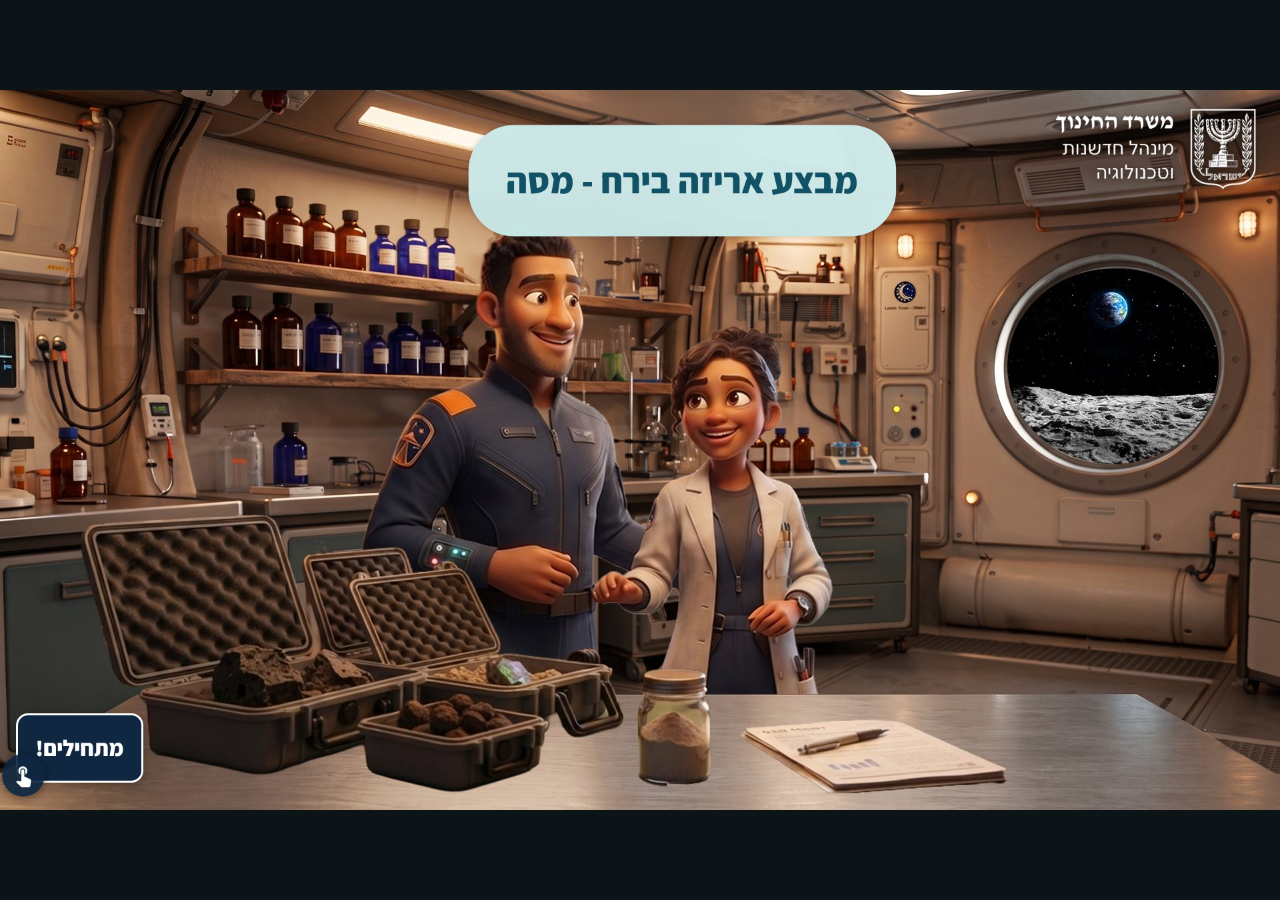
==== index.html @ a5914e67 "Add opening title screen; rebuild the sample explorer as flip cards Now 29 screens (screens auto-num" ====
<!DOCTYPE html>
<html lang="he" dir="rtl">
<head>
  <meta charset="UTF-8">
  <meta name="viewport" content="width=device-width, initial-scale=1.0">
  <title>לומדת מסה — STEM</title>
  <link rel="stylesheet" href="styles.css?v=6bfb81ef">
</head>
<body>

<h1 class="sr-only">לומדת מסה — מדידות מסה בתחנת העגינה על פני הירח</h1>
<div id="app" class="stage" role="main" aria-label="לומדת מסה">

  <!-- ===== SCREEN 1 — opening title (production screen — PPT slide 1 is marked לא להפקה) ===== -->
  <section class="screen active" data-screen="1" data-hide-fwd>
    <div class="smeta" data-type="content" aria-hidden="true" hidden></div>
    <img class="screen-bg" src="assets/images/bg-title.jpg" alt="">
    <img class="video-logo" src="assets/images/logo-moe.png" alt="משרד החינוך – מינהל חדשנות וטכנולוגיה">
    <img src="assets/images/banner-1.png" alt="" style="position:absolute; left:0px; top:0px; width:1920px; height:1080px; z-index:5; pointer-events:none;">
    <div style="position:absolute; left:700px; top:50px; width:646px; height:171px; z-index:6; text-align:center; padding:0 14px; box-sizing:border-box;">
      <p class="stitle" style="margin:0; font-weight:800; font-size:54px; color:#125266; line-height:171px;">מבצע אריזה בירח - מסה</p>
    </div>
    <button class="methodbtn start-btn" type="button" onclick="document.getElementById('nav-fwd').click();" style="left:24px; top:935px; right:auto; bottom:auto; font-size:34px;">מתחילים!</button>
  </section>

  <!-- ===== SCREEN 2 — PPT 2-3 — opening video (placeholder: still, play graphic, dialogue as captions) ===== -->
  <section class="screen" data-screen="2">
    <div class="smeta" data-type="content" data-gate="dialogue" aria-hidden="true" hidden></div>
    <img class="screen-bg" src="assets/images/bg-2.jpg" alt="גל ושירה במעבדת תחנת העגינה, ארבע דגימות ירח על השולחן">
    <img src="assets/images/video-play.png" alt="" aria-hidden="true" style="position:absolute; left:752px; top:332px; width:415px; height:415px; pointer-events:none; opacity:.85;">
    <div class="nametag" data-reveal data-reveal-order="0" style="position:absolute; left:65px; top:698px; width:401px;"><b>גל</b><span>מפקד תחנת העגינה</span></div>
    <div class="nametag" data-reveal data-reveal-order="0" style="position:absolute; left:1500px; top:698px; width:401px;"><b>שירה</b><span>מדענית חומרים</span></div>
    <div class="video-cap" data-reveal data-reveal-order="1" style="left:260px; right:auto; width:1400px; max-width:1400px; transform:none; bottom:56px; font-size:28px;"><p style="margin:0 0 8px;">זוכרים אותנו? במעבדת תחנת העגינה לקחנו דגימות מהירח ומדדנו את נפחן כדי שנוכל לארוז אותן במדויק.</p><p style="margin:0 0 8px;">נתוני הנפח של הדגימות הושלמו, אך המקום באחסון הוא רק חלק מהסיפור. כעת נשאר לנו לבצע את כל מדידות המשקל כדי לוודא שאיננו חורגים ממגבלת המטען של המעבורת.</p><p style="margin:0 0 8px;">אתה מתכוון כנראה למדידה של המסה ולא של המשקל. אתה מבין את ההבדל ביניהם?</p></div>
  </section>

  <!-- ===== SCREEN 3 — PPT 4-5 — sample explorer, flip cards (gated until all four are flipped) ===== -->
  <section class="screen" data-screen="3">
    <div class="smeta" data-type="content" data-gate="explore" aria-hidden="true" hidden></div>
    <img class="screen-bg" src="assets/images/bg-lab-dark.jpg" alt="שולחן העבודה במעבדה ועליו ארבע דגימות הסלע מהירח">
    <div class="bubble" data-reveal data-reveal-order="0" style="position:absolute; left:1300px; top:10px; width:602px; height:158px;">
      <img class="bubble__img" src="assets/images/bubble-4.png" alt="">
      <div class="bubble__text" style="position:absolute; top:14px; bottom:30px; padding:0 28px; font-size:30px;"><p>זוכרים את הדגימות?<br>לחצו על כל דגימה כדי לקבל מידע.</p></div>
    </div>
    <div class="card" data-key="mare" role="button" tabindex="0" aria-pressed="false" aria-label="בָּזֶלֶת מָארֶה - הפכו לפרטים" style="position:absolute; left:1419px; top:314px;">
      <div class="card__inner">
        <div class="card__face card__face--front">
          <img class="card__bg" src="assets/images/card-mare.png" alt=""><div class="card__name">בָּזֶלֶת מָארֶה</div>
        </div>
        <div class="card__face card__face--back">
          <img class="card__reverse" src="assets/images/card-reverse.png" alt="">
          <h3 class="card__title">בָּזֶלֶת מָארֶה</h3>
          <p class="card__desc">סלע געשי כהה שנוצר מלבה שהתקררה על פני הירח. הוא עשיר בברזל ומגנזיום ומצוי באזורים הכהים שעל הירח.</p>
        </div>
      </div>
    </div>
    <div class="card" data-key="vesic" role="button" tabindex="0" aria-pressed="false" aria-label="בָּזֶלֶת נַקְבּוּבִית - הפכו לפרטים" style="position:absolute; left:992px; top:314px;">
      <div class="card__inner">
        <div class="card__face card__face--front">
          <img class="card__bg" src="assets/images/card-vesic.png" alt=""><div class="card__name">בָּזֶלֶת נַקְבּוּבִית</div>
        </div>
        <div class="card__face card__face--back">
          <img class="card__reverse" src="assets/images/card-reverse.png" alt="">
          <h3 class="card__title">בָּזֶלֶת נַקְבּוּבִית</h3>
          <p class="card__desc">סלע בזלתי שיש בו חללים קטנים (״בועות״) שנוצרו כשגזים שהיו בתוך הלבה נלכדו בתוך הסלע בזמן התמצקות הלבה.</p>
        </div>
      </div>
    </div>
    <div class="card" data-key="anor" role="button" tabindex="0" aria-pressed="false" aria-label="אָנוֹרְתוֹזִיט - הפכו לפרטים" style="position:absolute; left:565px; top:314px;">
      <div class="card__inner">
        <div class="card__face card__face--front">
          <img class="card__bg" src="assets/images/card-anor.png" alt=""><div class="card__name">אָנוֹרְתוֹזִיט</div>
        </div>
        <div class="card__face card__face--back">
          <img class="card__reverse" src="assets/images/card-reverse.png" alt="">
          <h3 class="card__title">אָנוֹרְתוֹזִיט</h3>
          <p class="card__desc">סלע גבישי בהיר מאוד שנוצר בתקופה קדומה ומצוי ברוב הרמות הגבוהות של הירח (האזורים הבהירים).</p>
        </div>
      </div>
    </div>
    <div class="card" data-key="regolith" role="button" tabindex="0" aria-pressed="false" aria-label="רֶגוֹלִית - אָבָק יְרֵחִי - הפכו לפרטים" style="position:absolute; left:138px; top:314px;">
      <div class="card__inner">
        <div class="card__face card__face--front">
          <img class="card__bg" src="assets/images/card-regolith.png" alt=""><div class="card__name">רֶגוֹלִית - אָבָק יְרֵחִי</div>
        </div>
        <div class="card__face card__face--back">
          <img class="card__reverse" src="assets/images/card-reverse.png" alt="">
          <h3 class="card__title">רֶגוֹלִית - אָבָק יְרֵחִי</h3>
          <p class="card__desc">השכבה העליונה של פני הירח, המורכבת מאבק, גרגרי סלע ושברי אבנים קטנים שנוצרו במשך מיליארדי שנים מפגיעות של מטאוריטים.</p>
        </div>
      </div>
    </div>
  </section>

  <!-- ===== SCREEN 4 — PPT 6 — gravity applet (gated on APPLET_DONE) ===== -->
  <section class="screen" data-screen="4">
    <div class="smeta" data-type="applet" data-gate="applet" aria-hidden="true" hidden></div>
    <img class="screen-bg" src="assets/images/bg-lab-dark.jpg" alt="">
    <div class="stitle" style="position:absolute; left:0px; top:22px; width:1920px; color:#fff; font-size:38px; font-weight:800; text-align:center; text-shadow:0 2px 12px rgba(0,0,0,.85);">כוח הכבידה והמשקל</div>
    <div class="bubble" data-reveal data-reveal-order="0" style="position:absolute; left:620px; top:96px; width:1050px; height:112px;">
      <img class="bubble__img" src="assets/images/bubble-6-head.png" alt="">
      <div class="bubble__text" style="position:absolute; top:14px; bottom:30px; padding:0 28px; font-size:28px;"><p>צפו בהדמיה הבאה של אותו הסלע בשלוש סביבות בעלות <button class="gloss-link" type="button" aria-expanded="false" aria-controls="tip-grav">תנאי כבידה<span class="gloss-link__icon">▾</span></button> שונים.</p></div>
    </div>
    <span class="gloss-tip" id="tip-grav" role="tooltip" style="position:absolute; left:494px; top:228px; width:933px;" hidden>כוח הכבידה הוא אחד הכוחות היסודיים בטבע. כל גֶּרֶם שמים, כמו הירח, השמש וכדור הארץ, מפעיל כוח כבידה על גופים הנמצאים בסביבתו. עוצמת כוח הכבידה תלויה במסה של גרם השמים ובמרחק ממנו. המשקל הוא כוח הכבידה שגֶּרֶם שמים מפעיל על גוף מסוים.</span>
    <iframe class="applet-frame" src="applets/gravity-rock-drop/index.html?embed=1&v=2" title="יישומון: כבידה בתנועה — כדור הארץ, הירח והחלל" allowtransparency="true" scrolling="no" data-reveal data-reveal-order="1" style="position:absolute; left:0px; top:200px; width:1920px; height:860px;"></iframe>
  </section>

  <!-- ===== SCREEN 5 — PPT 7 — dialogue: Gal then Shira ===== -->
  <section class="screen" data-screen="5">
    <div class="smeta" data-type="content" data-gate="dialogue" aria-hidden="true" hidden></div>
    <img class="screen-bg" src="assets/images/bg-7.jpg" alt="הסלע מוצג בשלושה תנאי כבידה: כדור הארץ, הירח וחללית">
    <div class="bubble" data-reveal data-reveal-order="0" style="position:absolute; left:356px; top:80px; width:552px; height:216px;">
      <img class="bubble__img" src="assets/images/bubble-7-gal.png" alt="">
      <div class="bubble__text" style="position:absolute; top:14px; bottom:30px; padding:0 28px; font-size:27px;"><p>הבנתי, המשקל של הסלע תלוי בעוצמת הכבידה, ולכן הוא משתנה ממקום למקום. אבל מה עם המסה?</p></div>
    </div>
    <div class="bubble" data-reveal data-reveal-order="1" data-reveal-delay="2200" style="position:absolute; left:781px; top:260px; width:448px; height:200px;">
      <img class="bubble__img" src="assets/images/bubble-7-shira.png" alt="">
      <div class="bubble__text" style="position:absolute; top:14px; bottom:30px; padding:0 28px; font-size:27px;"><p>מה אתה חושב, גל? האם כמות החומר שבסלע השתנתה במעבר ממקום למקום?</p></div>
    </div>
  </section>

  <!-- ===== SCREEN 6 — PPT 8-9 — Q1, seven dropdowns ===== -->
  <section class="screen" data-screen="6">
    <div class="smeta" data-type="question" data-qid="q1" data-answer="1" data-points="12.5" data-fb-correct="נכון! כמות החומר (המסה) נשמרת, ואילו המשקל תלוי בעוצמת הכבידה ולכן משתנה ממקום למקום." data-fb-incorrect="נכון חלקית / כל הכבוד על הניסיון – לחצו לקבלת התשובה הנכונה" aria-hidden="true" hidden></div>
    <img class="screen-bg" src="assets/images/bg-lab-dark.jpg" alt="">
    <div class="chip" style="position:absolute; left:26px; top:26px;">שיטת<br>המשקולות</div>
    <ol class="qprogress" data-active="1" data-total="8" aria-label="התקדמות בשאלות" style="position:absolute; left:1272px; top:42px;"></ol>
    <div style="position:absolute; left:180px; top:155px; width:1630px; height:760px; background:rgba(250,251,252,.94); border-radius:40px; box-shadow:0 18px 50px rgba(0,0,0,.35);"></div>
    <div class="qstem" style="position:absolute; left:250px; top:196px; width:1480px;"><h2>שאלה 1:</h2><p>עִזרו לגל להבין את ההבדל בין מסה (כמות החומר) לבין משקל (כוח הכבידה שפועל על הגוף).</p><p class="q-bold">השלימו את החסר בפסקה הבאה:</p></div>
    <img src="assets/images/img-8-q1.png" alt="הסלע בשלושה מצבים: כדור הארץ, ירח וחללית" style="position:absolute; left:144px; top:534px; width:417px; height:461px;">
    <div class="qfill" style="position:absolute; left:600px; top:350px; width:1180px;"><p>כשמעבירים את הסלע מהירח לכדור הארץ, כמות החומר שבתוכו <select class="qselect" data-answer="לא משתנה" aria-label="השלמה 1"><option value=""> </option><option value="משתנה">משתנה</option><option value="לא משתנה">לא משתנה</option></select>.</p><p>אם לא מוסיפים לגוף חומר ולא גורעים ממנו חומר, כמות החומר בגוף, כלומר ה<select class="qselect" data-answer="מסה" aria-label="השלמה 2"><option value=""> </option><option value="מסה">מסה</option><option value="נפח">נפח</option><option value="משקל">משקל</option></select> נשארת קבועה. זהו חוק שימור ה<select class="qselect" data-answer="מסה" aria-label="השלמה 3"><option value=""> </option><option value="מסה">מסה</option><option value="נפח">נפח</option><option value="משקל">משקל</option></select>.</p><p>לעומת זאת, משקלו של הסלע <select class="qselect" data-answer="משתנה" aria-label="השלמה 4"><option value=""> </option><option value="משתנה">משתנה</option><option value="לא משתנה">לא משתנה</option></select> ממקום למקום מפני שכוח הכבידה <select class="qselect" data-answer="שונה" aria-label="השלמה 5"><option value=""> </option><option value="שונה">שונה</option><option value="שווה">שווה</option></select> בין גרמי שמיים שונים. בירח משקלו <select class="qselect" data-answer="קטן יותר מ" aria-label="השלמה 6"><option value=""> </option><option value="קטן יותר מ">קטן יותר מ</option><option value="גדול יותר מ">גדול יותר מ</option><option value="שווה ל">שווה ל</option></select> משקלו בכדור הארץ, ואילו בחללית בדרך מהירח לכדור הארץ אין לו <select class="qselect" data-answer="משקל" aria-label="השלמה 7"><option value=""> </option><option value="משקל">משקל</option><option value="מסה">מסה</option></select> כלל, ולכן הוא מרחף.</p></div>
    <button class="btn--check check-btn" type="button" aria-label="בדיקה" hidden style="position:absolute; left:1610px; top:760px; width:145px; height:95px;">
      <img src="assets/images/check-button.png" alt="">
    </button>
    <div class="feedback" role="status" aria-live="polite" style="position:absolute; left:50%; top:846px; width:1180px; bottom:auto; transform:translateX(-50%);" hidden>
      <p class="feedback__title"></p>
      <p class="feedback__body"></p>
    </div>
  </section>

  <!-- ===== SCREEN 7 — PPT 10 — Gal, Shira, then the two instrument cards ===== -->
  <section class="screen" data-screen="7">
    <div class="smeta" data-type="content" data-gate="dialogue" aria-hidden="true" hidden></div>
    <img class="screen-bg" src="assets/images/bg-lab-dark.jpg" alt="">
    <div class="bubble" data-reveal data-reveal-order="0" style="position:absolute; left:666px; top:49px; width:893px; height:126px;">
      <img class="bubble__img" src="assets/images/bubble-10-gal.png" alt="">
      <div class="bubble__text" style="position:absolute; top:14px; bottom:30px; padding:0 28px; font-size:28px;"><p>הבנתי את ההבדל בין מסה למשקל. אבל איך אפשר למדוד אותם?</p></div>
    </div>
    <div class="bubble" data-reveal data-reveal-order="1" data-reveal-delay="2200" style="position:absolute; left:389px; top:189px; width:893px; height:126px;">
      <img class="bubble__img" src="assets/images/bubble-10-shira.png" alt="">
      <div class="bubble__text" style="position:absolute; top:14px; bottom:30px; padding:0 28px; font-size:28px;"><p>משקל מודדים בעזרת <button class="jump" type="button" data-goto="7">מד כוח</button> ומסה מודדים בעזרת מאזניים.</p></div>
    </div>
    <div data-reveal data-reveal-order="2" style="position:absolute; left:53px; top:369px; width:898px; height:559px; background:rgba(250,251,252,.93); border-radius:28px;"></div>
    <div class="slabel" data-reveal data-reveal-order="2" style="position:absolute; left:53px; top:386px; width:898px; font-size:30px; font-weight:800; color:#17223a; text-align:center;">מאזניים</div>
    <img data-reveal data-reveal-order="2" src="assets/images/scale-card.png" alt="מאזני כפות" style="position:absolute; left:372px; top:560px; width:483px; height:264px;">
    <div class="slabel" data-reveal data-reveal-order="2" style="position:absolute; left:88px; top:846px; width:830px; font-size:26px; font-weight:700; color:#17223a; text-align:center;">מסה מודדים במאזניים ביחידות של גרם, קילוגרם וכדומה</div>
    <div data-reveal data-reveal-order="3" style="position:absolute; left:993px; top:369px; width:898px; height:559px; background:rgba(250,251,252,.93); border-radius:28px;"></div>
    <div class="slabel" data-reveal data-reveal-order="3" style="position:absolute; left:993px; top:386px; width:898px; font-size:30px; font-weight:800; color:#17223a; text-align:center;">מד כוח</div>
    <img data-reveal data-reveal-order="3" src="assets/images/force-gauge.png" alt="מד כוח" style="position:absolute; left:1196px; top:452px; width:182px; height:417px;">
    <div class="slabel" data-reveal data-reveal-order="3" style="position:absolute; left:1027px; top:880px; width:830px; font-size:26px; font-weight:700; color:#17223a; text-align:center;">משקל מודדים במד כוח ביחידות של ניוטון</div>
  </section>

  <!-- ===== SCREEN 8 — PPT 11 — optional detour: force-gauge tabs (back only, no forward) ===== -->
  <section class="screen" data-screen="8">
    <div class="smeta" data-type="content" data-gate="deadend" aria-hidden="true" hidden></div>
    <img class="screen-bg" src="assets/images/bg-lab-dark.jpg" alt="מעבדת תחנת העגינה">
    <div class="bubble" data-reveal data-reveal-order="0" style="position:absolute; left:1320px; top:4px; width:600px; height:118px;">
      <img class="bubble__img" src="assets/images/bubble-11.png" alt="">
      <div class="bubble__text" style="position:absolute; top:14px; bottom:30px; padding:0 28px; font-size:27px;"><p>לחצו על הלשוניות והכירו את מד-הכוח:</p></div>
    </div>
    <button class="tab" type="button" data-panel="measures" aria-expanded="false" data-reveal data-reveal-order="1" style="position:absolute; left:1205px; top:148px; width:370px; height:62px;">מה הוא מודד?</button>
    <div class="tabpanel" data-for="measures" style="position:absolute; left:1190px; top:226px; width:400px;" hidden>
      <button class="panel__close" type="button" aria-label="סגירה"><img src="assets/images/close-x.png" alt=""></button>
      מד-הכוח מודד משקל – זהו הכוח שבו גֶּרֶם שמים (כמו כדור הארץ או הירח) מושך אליו גוף או חומר.
    </div>
    <button class="tab" type="button" data-panel="works" aria-expanded="false" data-reveal data-reveal-order="1" style="position:absolute; left:773px; top:148px; width:370px; height:62px;">איך הוא עובד?</button>
    <div class="tabpanel" data-for="works" style="position:absolute; left:758px; top:226px; width:400px;" hidden>
      <button class="panel__close" type="button" aria-label="סגירה"><img src="assets/images/close-x.png" alt=""></button>
      בתוך המכשיר יש קפיץ. ככל שהמשיכה של גֶּרֶם השמים (הכבידה) חזקה יותר, הקפיץ נמתח יותר והמספר על הצג עולה.
    </div>
    <button class="tab" type="button" data-panel="units" aria-expanded="false" data-reveal data-reveal-order="1" style="position:absolute; left:340px; top:148px; width:370px; height:62px;">יחידות מידה</button>
    <div class="tabpanel" data-for="units" style="position:absolute; left:325px; top:226px; width:400px;" hidden>
      <button class="panel__close" type="button" aria-label="סגירה"><img src="assets/images/close-x.png" alt=""></button>
      בעוד שאת המסה מודדים ביחידות של גרמים, את המשקל מודדים ביחידות של ניוטון
    </div>
    <img data-reveal data-reveal-order="2" src="assets/images/img-11.png" alt="מד כוח ובו דגימת סלע — בכדור הארץ ובירח" style="position:absolute; left:332px; top:158px; width:1247px; height:882px;">
    <div class="slabel" data-reveal data-reveal-order="2" style="position:absolute; left:336px; top:496px; width:590px; font-size:34px; font-weight:800; color:#2f5d3a; text-align:center;">כדור הארץ</div>
    <div class="slabel" data-reveal data-reveal-order="2" style="position:absolute; left:988px; top:496px; width:590px; font-size:34px; font-weight:800; color:#2f5d3a; text-align:center;">ירח</div>
    <div class="slabel" data-reveal data-reveal-order="2" style="position:absolute; left:380px; top:660px; width:92px; color:#fff; font-size:25px; font-weight:700; text-align:center; line-height:1.05;">0.57<br><span style="font-size:19px">ניוטון</span></div>
    <div class="slabel" data-reveal data-reveal-order="2" style="position:absolute; left:1010px; top:678px; width:92px; color:#fff; font-size:23px; font-weight:700; text-align:center; line-height:1.05;">0.095<br><span style="font-size:19px">ניוטון</span></div>
  </section>

  <!-- ===== SCREEN 9 — PPT 12 — Gal, Shira, then the balance applet (gated on APPLET_DONE) ===== -->
  <section class="screen" data-screen="9">
    <div class="smeta" data-type="applet" data-gate="applet" aria-hidden="true" hidden></div>
    <img class="screen-bg" src="assets/images/bg-lab-dark.jpg" alt="שירה וגל ליד מאזני הכפות במעבדה">
    <div class="bubble" data-reveal data-reveal-order="0" style="position:absolute; left:1281px; top:49px; width:276px; height:124px;">
      <img class="bubble__img" src="assets/images/bubble-12-a.png" alt="">
      <div class="bubble__text" style="position:absolute; top:14px; bottom:30px; padding:0 28px; font-size:27px;"><p>יש לנו מאזניים?</p></div>
    </div>
    <div class="bubble" data-reveal data-reveal-order="1" data-reveal-delay="2200" style="position:absolute; left:388px; top:187px; width:1070px; height:124px;">
      <img class="bubble__img" src="assets/images/bubble-12-b.png" alt="">
      <div class="bubble__text" style="position:absolute; top:14px; bottom:30px; padding:0 28px; font-size:25px;"><p>כן, ישנם סוגים שונים של מאזניים, כמו מאזניים דיגיטליים, מאזני כפות ומאזני כף. אנחנו כאן בירח נשתמש במאזני כפות, אתה יודע כיצד משתמשים בהם?</p></div>
    </div>
    <iframe class="applet-frame" src="applets/gravity-scale-lab/index.html?embed=1&v=5" title="יישומון: מדידת מסה במאזני כפות — כדור הארץ מול הירח" allowtransparency="true" scrolling="no" data-reveal data-reveal-order="2" style="position:absolute; left:0px; top:320px; width:1920px; height:756px;"></iframe>
  </section>

  <!-- ===== SCREEN 10 — PPT 13-14 — Q2, multi-select, applet in a modal ===== -->
  <section class="screen" data-screen="10">
    <div class="smeta" data-type="question" data-qid="q2" data-multi="true" data-answer="3,5,6" data-points="12.5" data-fb-correct="נכון! המסה של דגימת הסלep זהה בשני המקומות, והכבידה פועלת באותה מידה על שתי הכפות — ולכן המאזניים מאוזנים בשניהם." data-fb-incorrect="נכון חלקית / כל הכבוד על הניסיון – &lt;button class=&quot;jump&quot; type=&quot;button&quot; data-goto=&quot;10&quot;&gt;לחצו&lt;/button&gt; לקבלת הסבר לתשובה הנכונה." aria-hidden="true" hidden></div>
    <img class="screen-bg" src="assets/images/bg-lab-dark.jpg" alt="">
    <div class="chip" style="position:absolute; left:26px; top:26px;">מדידת מסה<br>במאזניים</div>
    <ol class="qprogress" data-active="2" data-total="8" aria-label="התקדמות בשאלות" style="position:absolute; left:1272px; top:42px;"></ol>
    <div style="position:absolute; left:180px; top:155px; width:1630px; height:760px; background:rgba(250,251,252,.94); border-radius:40px; box-shadow:0 18px 50px rgba(0,0,0,.35);"></div>
    <div class="qstem" style="position:absolute; left:250px; top:196px; width:1480px;"><h2>שאלה 2:</h2><p>שירה מניחה את דגימת סלע האנורתוזיט על כף אחת ואת <button class="gloss-link" type="button" aria-expanded="false" aria-controls="tip-stones">אבני המסה<span class="gloss-link__icon">▾</span></button> על הכף השנייה. העזרו ב<button class="jump" type="button" data-modal="scale-modal">יישומון המאזניים</button> המדמה את תהליך מדידת המסה על פני הירח ועל פני כדור הארץ. מה אפשר להסיק מההדמיה?</p><p class="q-bold">סמנו את כל התשובות הנכונות:</p></div>
    <span class="gloss-tip" id="tip-stones" role="tooltip" style="position:absolute; left:594px; top:330px; width:833px;" hidden>אבני מסה הן הכינוי המדעי המדויק יותר למילה המקובלת "משקולות", מכיוון שבעזרת אבני מסה מודדים את המסה (כמות החומר) ולא את המשקל (כוח הכבידה).</span>
    <ul class="options options--checks" role="group" aria-label="אפשרויות תשובה" style="position:absolute; left:250px; top:400px; width:1480px;">
      <li class="option" role="checkbox" tabindex="0" aria-checked="false" data-value="1"><span class="dot"></span><span class="lbl">הירח מושך אליו את הסלע ואת אבני המסה באותה עוצמת כוח כמו כדור הארץ.</span></li>
      <li class="option" role="checkbox" tabindex="0" aria-checked="false" data-value="2"><span class="dot"></span><span class="lbl">אבני המסה כבדות יותר על הירח כדי לאזן את דגימת הסלע.</span></li>
      <li class="option" role="checkbox" tabindex="0" aria-checked="false" data-value="3"><span class="dot"></span><span class="lbl">המסה, כמות החומר, של דגימת הסלע זהה על פני כדור הארץ ועל פני הירח.</span></li>
      <li class="option" role="checkbox" tabindex="0" aria-checked="false" data-value="4"><span class="dot"></span><span class="lbl">מאזני כפות מודדים נפח ולא מסה, ולכן תוצאות המדידה לא מושפעות מכוח הכבידה שמשתנה.</span></li>
      <li class="option" role="checkbox" tabindex="0" aria-checked="false" data-value="5"><span class="dot"></span><span class="lbl">כשאותה כמות חומר מונחת על שתי כפות המאזניים, הירח מושך את שתיהן במידה שווה.</span></li>
      <li class="option" role="checkbox" tabindex="0" aria-checked="false" data-value="6"><span class="dot"></span><span class="lbl">כשאותה כמות חומר מונחת על שתי כפות המאזניים, כדור הארץ מושך את שתיהן במידה שווה.</span></li>
    </ul>
    <button class="btn--check check-btn" type="button" aria-label="בדיקה" hidden style="position:absolute; left:1600px; top:762px; width:145px; height:95px;">
      <img src="assets/images/check-button.png" alt="">
    </button>
    <div class="feedback" role="status" aria-live="polite" style="position:absolute; left:50%; top:846px; width:1180px; bottom:auto; transform:translateX(-50%);" hidden>
      <p class="feedback__title"></p>
      <p class="feedback__body"></p>
    </div>
    <div class="modal" id="scale-modal" hidden>
      <div class="modal__box">
        <button class="modal__close" type="button" aria-label="סגור">✕</button>
        <iframe src="applets/gravity-scale-lab/index.html?v=4" title="יישומון: מדידת מסה במאזני כפות" allowtransparency="true"></iframe>
      </div>
    </div>
  </section>

  <!-- ===== SCREEN 11 — PPT 15 — video 2 (stub: still + narration as captions) ===== -->
  <section class="screen" data-screen="11">
    <div class="smeta" data-type="content" data-gate="dialogue" aria-hidden="true" hidden></div>
    <img class="screen-bg" src="assets/images/bg-15.jpg" alt="מאזני הכפות מאוזנים בירח ובכדור הארץ">
    <div class="video-cap" data-reveal data-reveal-order="0" style="left:260px; right:auto; width:1400px; max-width:1400px; transform:none; bottom:56px; font-size:28px;"><p style="margin:0 0 8px;">המדידה של הסלע על המאזניים בירח ובכדור הארץ היא ראיה מדעית לכך שהמסה (בניגוד למשקל) היא תכונה קבועה של החומר.</p><p style="margin:0 0 8px;">הירח מושך את הסלע ואת אבני המסה בכוח קטן יותר מאשר כדור הארץ (המשקל בירח קטן מהמשקל בכדור הארץ).</p><p style="margin:0 0 8px;">עם זאת, מכיוון שהמסה של הסלע ושל אבני המסה זהה, הם נמשכים במידה שווה, ולכן המאזניים מאוזניים.</p></div>
  </section>

  <!-- ===== SCREEN 12 — PPT 16 — data report gains the anorthosite reading ===== -->
  <section class="screen" data-screen="12">
    <div class="smeta" data-type="content" data-gate="dialogue" aria-hidden="true" hidden></div>
    <img class="screen-bg" src="assets/images/bg-16.jpg" alt="גל רושם את תוצאת המדידה ליד מאזני הכפות">
    <div class="bubble" data-reveal data-reveal-order="0" style="position:absolute; left:1007px; top:214px; width:498px; height:201px;">
      <img class="bubble__img" src="assets/images/bubble-16.png" alt="">
      <div class="bubble__text" style="position:absolute; top:14px; bottom:30px; padding:0 28px; font-size:27px;"><p>מסת דגימת סלע אנורתוזיט נמדדה. נוסיף את הנתון לדוח הנתונים:</p></div>
    </div>
    <div class="report report--4row" data-reveal data-reveal-order="1" style="position:absolute; left:72px; top:0px; width:356px; height:355px;">
      <div class="report__title">דוח נתונים</div>
      <div class="report__head"><span style="width:38%">מדידת המסה</span><span style="width:62%">דגימת הסלע</span></div>
      <div class="report__row"><span class="val" style="width:38%" data-reveal data-reveal-order="2">57 גרם</span><span style="width:62%">אָנוֹרְתוֹזִיט</span></div>
      <div class="report__row"><span class="val" style="width:38%"></span><span style="width:62%">בָּזֶלֶת מָארֶה</span></div>
      <div class="report__row"><span class="val" style="width:38%"></span><span style="width:62%">רֶגוֹלִית</span></div>
      <div class="report__row"><span class="val" style="width:38%"></span><span style="width:62%">בָּזֶלֶת נַקְבּוּבִית</span></div>
    </div>
  </section>

  <!-- ===== SCREEN 13 — PPT 17 — dialogue: Gal then Shira ===== -->
  <section class="screen" data-screen="13">
    <div class="smeta" data-type="content" data-gate="dialogue" aria-hidden="true" hidden></div>
    <img class="screen-bg" src="assets/images/bg-17.jpg" alt="גל ושירה מנפצים גוש סלע בזלת בפטיש">
    <div class="bubble" data-reveal data-reveal-order="0" style="position:absolute; left:272px; top:77px; width:373px; height:224px;">
      <img class="bubble__img" src="assets/images/bubble-17-gal.png" alt="">
      <div class="bubble__text" style="position:absolute; top:14px; bottom:30px; padding:0 28px; font-size:26px;"><p>עיקרון המדידה במאזניים ברור יותר עכשיו. בואו נמשיך במדידות.</p></div>
    </div>
    <div class="bubble" data-reveal data-reveal-order="1" data-reveal-delay="2200" style="position:absolute; left:1401px; top:238px; width:295px; height:177px;">
      <img class="bubble__img" src="assets/images/bubble-17-shira.png" alt="">
      <div class="bubble__text" style="position:absolute; top:14px; bottom:30px; padding:0 28px; font-size:26px;"><p>נמשיך עם דגימת סלע בזלת מארה.</p></div>
    </div>
  </section>

  <!-- ===== SCREEN 14 — PPT 18-19 — Q3, three dropdowns ===== -->
  <section class="screen" data-screen="14">
    <div class="smeta" data-type="question" data-qid="q3" data-answer="1" data-points="12.5" data-fb-correct="א-ב: עבור הסלע הגדול, נבחר ביחידת המידה ״קילוגרם״ כיוון שזו יחידה המתאימה למסות גדולות. עבור האבן הקטנה, נבחר ביחידת מידה ״גרם״ כדי להתאים את המדידה לסדר הגודל של דגימת הסלע. ג: כשהסלע נשבר לחלקים קטנים, כמות החומר הכוללת לא השתנתה, ולכן מסת החלקים יחד תהיה שווה בדיוק למסת הסלע השלם – זהו חוק שימור המסה." data-fb-incorrect="נכון חלקית / כל הכבוד על הניסיון – לחצו לקבלת התשובה הנכונה." aria-hidden="true" hidden></div>
    <img class="screen-bg" src="assets/images/bg-lab-dark.jpg" alt="">
    <ol class="qprogress" data-active="3" data-total="8" aria-label="התקדמות בשאלות" style="position:absolute; left:1272px; top:42px;"></ol>
    <div style="position:absolute; left:180px; top:155px; width:1630px; height:760px; background:rgba(250,251,252,.94); border-radius:40px; box-shadow:0 18px 50px rgba(0,0,0,.35);"></div>
    <div class="qstem" style="position:absolute; left:250px; top:196px; width:1180px;"><h2>שאלה 3:</h2><p>כדי לקחת דגימת סלע בזלת מהירח, שירה וגל שברו גוש סלע גדול באמצעות פטיש. הסלע התנפץ למספר חלקים קטנים, כמתואר בתמונה.</p><p class="q-bold">קראו את השאלות ובחרו את התשובה הנכונה בכל סעיף:</p></div>
    <div class="slabel" style="position:absolute; left:1420px; top:214px; width:300px; font-size:26px; font-weight:700; color:#17223a; text-align:center;">לפני ניפוץ</div>
    <img src="assets/images/img-18-whole.png" alt="גוש הסלע השלם" style="position:absolute; left:1466px; top:258px; width:229px; height:205px;">
    <div class="slabel" style="position:absolute; left:1420px; top:502px; width:300px; font-size:26px; font-weight:700; color:#17223a; text-align:center;">אחרי ניפוץ</div>
    <img src="assets/images/img-18-broken.png" alt="הסלע לאחר שהתנפץ לחלקים" style="position:absolute; left:1422px; top:556px; width:318px; height:202px;">
    <div class="slabel" style="position:absolute; left:1500px; top:776px; width:240px; font-size:24px; font-weight:700; color:#17223a; text-align:center;">אבן קטנה</div>
    <div class="qfill" style="position:absolute; left:250px; top:420px; width:1120px;"><p>1. באיזו יחידת מידה הייתם מודדים את מסת הסלע הגדול? <select class="qselect" data-answer="ק&quot;ג" aria-label="השלמה 1"><option value=""> </option><option value="ק&quot;ג">ק"ג</option><option value="גרם">גרם</option></select></p><p>2. באיזו יחידת מידה הייתם מודדים אבן קטנה שהתפרקה מהסלע הגדול? <select class="qselect" data-answer="גרם" aria-label="השלמה 2"><option value=""> </option><option value="ק&quot;ג">ק"ג</option><option value="גרם">גרם</option></select></p><p>3. מה ניתן לומר על המסה של החלקים שהתפרקו מתוך הסלע הגדול?</p><p>מסת החלקים יחד <select class="qselect" data-answer="שווה ל" aria-label="השלמה 3"><option value=""> </option><option value="גדולה מ">גדולה מ</option><option value="קטנה מ">קטנה מ</option><option value="שווה ל">שווה ל</option></select> מסת הסלע השלם.</p></div>
    <button class="btn--check check-btn" type="button" aria-label="בדיקה" hidden style="position:absolute; left:250px; top:800px; width:145px; height:95px;">
      <img src="assets/images/check-button.png" alt="">
    </button>
    <div class="feedback" role="status" aria-live="polite" style="position:absolute; left:50%; top:846px; width:1180px; bottom:auto; transform:translateX(-50%);" hidden>
      <p class="feedback__title"></p>
      <p class="feedback__body"></p>
    </div>
  </section>

  <!-- ===== SCREEN 15 — PPT 20 — data report gains the mare basalt reading ===== -->
  <section class="screen" data-screen="15">
    <div class="smeta" data-type="content" data-gate="dialogue" aria-hidden="true" hidden></div>
    <img class="screen-bg" src="assets/images/bg-20.jpg" alt="שירה רושמת את תוצאת המדידה">
    <div class="bubble" data-reveal data-reveal-order="0" style="position:absolute; left:972px; top:201px; width:498px; height:201px;">
      <img class="bubble__img" src="assets/images/bubble-20.png" alt="">
      <div class="bubble__text" style="position:absolute; top:14px; bottom:30px; padding:0 28px; font-size:27px;"><p>מסת דגימת סלע בזלת מארה נמדדה. נוסיף את הנתון לדוח הנתונים:</p></div>
    </div>
    <div class="report report--4row" data-reveal data-reveal-order="1" style="position:absolute; left:72px; top:0px; width:356px; height:355px;">
      <div class="report__title">דוח נתונים</div>
      <div class="report__head"><span style="width:38%">מדידת המסה</span><span style="width:62%">דגימת הסלע</span></div>
      <div class="report__row"><span class="val" style="width:38%">57 גרם</span><span style="width:62%">אָנוֹרְתוֹזִיט</span></div>
      <div class="report__row"><span class="val" style="width:38%" data-reveal data-reveal-order="2">45 גרם</span><span style="width:62%">בָּזֶלֶת מָארֶה</span></div>
      <div class="report__row"><span class="val" style="width:38%"></span><span style="width:62%">רֶגוֹלִית</span></div>
      <div class="report__row"><span class="val" style="width:38%"></span><span style="width:62%">בָּזֶלֶת נַקְבּוּבִית</span></div>
    </div>
  </section>

  <!-- ===== SCREEN 16 — PPT 21 — regolith on the balance ===== -->
  <section class="screen" data-screen="16">
    <div class="smeta" data-type="content" data-gate="dialogue" aria-hidden="true" hidden></div>
    <img class="screen-bg" src="assets/images/bg-21.jpg" alt="כלי ובו אבקת רגולית על כף אחת ושתי אבני מסה על הכף השנייה">
    <div class="bubble" data-reveal data-reveal-order="0" style="position:absolute; left:373px; top:134px; width:682px; height:293px;">
      <img class="bubble__img" src="assets/images/bubble-21.png" alt="">
      <div class="bubble__text" style="position:absolute; top:14px; bottom:30px; padding:0 28px; font-size:26px;"><p>כעת נמדוד את מסת אבקת הרגולית. על כף מאזניים אחת נניח כלי ובו אבקת רגולית, ועל הכף השנייה – שתי אבני מסה שמסתם הכוללת היא 220 גרם. כפות המאזניים מאוזנות.</p></div>
    </div>
    <div class="slabel" data-reveal data-reveal-order="1" style="position:absolute; left:1341px; top:756px; width:106px; color:#fff; font-size:22px; font-weight:700; text-align:center;">200 גר'</div>
    <div class="slabel" data-reveal data-reveal-order="1" style="position:absolute; left:1420px; top:772px; width:96px; color:#fff; font-size:22px; font-weight:700; text-align:center;">20 גר'</div>
    <div class="slabel" data-reveal data-reveal-order="1" style="position:absolute; left:862px; top:800px; width:314px; height:66px; background:#fff; border-radius:26px; font-size:26px; font-weight:700; color:#17223a; text-align:center; line-height:66px;">כלי ובו אבקת רגולית</div>
  </section>

  <!-- ===== SCREEN 17 — PPT 22-23 — Q4, single choice ===== -->
  <section class="screen" data-screen="17">
    <div class="smeta" data-type="question" data-qid="q4" data-answer="3" data-points="12.5" data-fb-correct="מדויק! הנתון שהתקבל במדידת המסה כולל גם את מסת הכלי. כדי שהנתון יהיה מדויק ויתייחס רק למסת הרגולית, עלינו לבצע עיבוד נתונים ולהפחית את מסת הכלי הריק." data-fb-incorrect="כל הכבוד על הניסיון. הנתון שהתקבל במדידת המסה כולל גם את מסת הכלי. כדי שהנתון יהיה מדויק ויתייחס רק למסת הרגולית, עלינו לבצע עיבוד נתונים ולהפחית את מסת הכלי הריק." aria-hidden="true" hidden></div>
    <img class="screen-bg" src="assets/images/bg-lab-dark.jpg" alt="">
    <ol class="qprogress" data-active="4" data-total="8" aria-label="התקדמות בשאלות" style="position:absolute; left:1272px; top:42px;"></ol>
    <div style="position:absolute; left:180px; top:155px; width:1630px; height:760px; background:rgba(250,251,252,.94); border-radius:40px; box-shadow:0 18px 50px rgba(0,0,0,.35);"></div>
    <div class="qstem" style="position:absolute; left:250px; top:210px; width:880px;"><h2>שאלה 4:</h2><p>כשכפות המאזניים מאוזנות, סך כל אבני המסה שהונחו על כף המאזניים הוא 220 גרם.</p><p class="q-bold">האם נתון זה מייצג את כמות החומר של אבקת הרגולית שאותה רצינו למדוד?</p></div>
    <img src="assets/images/img-22-q4.png" alt="מאזני כפות: כלי ובו אבקת רגולית מול אבני מסה" style="position:absolute; left:880px; top:224px; width:884px; height:630px;">
    <div class="slabel" style="position:absolute; left:1599px; top:596px; width:112px; font-size:22px; font-weight:700; color:#17223a; text-align:center;">200 גר'</div>
    <div class="slabel" style="position:absolute; left:1686px; top:626px; width:96px; font-size:22px; font-weight:700; color:#17223a; text-align:center;">20 גר'</div>
    <div class="slabel" style="position:absolute; left:1013px; top:700px; width:314px; height:60px; background:#fff; border-radius:26px; font-size:24px; font-weight:700; color:#17223a; text-align:center; line-height:60px;">כלי ובו אבקת רגולית</div>
    <ul class="options options--dots" role="radiogroup" aria-label="אפשרויות תשובה" style="position:absolute; left:250px; top:430px; width:780px;">
      <li class="option" role="radio" tabindex="0" data-value="1"><span class="dot"></span><span class="lbl">כן, זהו הנתון המדויק שהתקבל במדידת המסה באמצעות המאזניים.</span></li>
      <li class="option" role="radio" tabindex="0" data-value="2"><span class="dot"></span><span class="lbl">לא, כוח הכבידה של הירח משנה את המסה של אבקת הרגולית בתוך הכלי.</span></li>
      <li class="option" role="radio" tabindex="0" data-value="3"><span class="dot"></span><span class="lbl">לא, הנתון כולל גם את מסת הכלי, ויש להחסירה כדי לקבל את מסת אבקת הרגולית.</span></li>
      <li class="option" role="radio" tabindex="0" data-value="4"><span class="dot"></span><span class="lbl">כן, המדידה על הירח בוצעה בתנאי מעבדה מבוקרים.</span></li>
    </ul>
    <button class="btn--check check-btn" type="button" aria-label="בדיקה" hidden style="position:absolute; left:250px; top:790px; width:145px; height:95px;">
      <img src="assets/images/check-button.png" alt="">
    </button>
    <div class="feedback" role="status" aria-live="polite" style="position:absolute; left:50%; top:846px; width:1120px; bottom:auto; transform:translateX(-50%);" hidden>
      <p class="feedback__title"></p>
      <p class="feedback__body"></p>
    </div>
  </section>

  <!-- ===== SCREEN 18 — PPT 24 — data report gains the regolith reading ===== -->
  <section class="screen" data-screen="18">
    <div class="smeta" data-type="content" data-gate="dialogue" aria-hidden="true" hidden></div>
    <img class="screen-bg" src="assets/images/bg-24.jpg" alt="גל מחשב את מסת אבקת הרגולית">
    <div class="bubble" data-reveal data-reveal-order="0" style="position:absolute; left:889px; top:219px; width:625px; height:214px;">
      <img class="bubble__img" src="assets/images/bubble-24.png" alt="">
      <div class="bubble__text" style="position:absolute; top:14px; bottom:30px; padding:0 28px; font-size:26px;"><p>הבנתי. מסת הכלי עם אבקת הרגולית היא 220 גרם. מסת הכלי היא 100 גרם, כלומר מסת אבקת הרגולית שווה ל־120 גרם.</p></div>
    </div>
    <div class="report report--4row" data-reveal data-reveal-order="1" style="position:absolute; left:72px; top:0px; width:356px; height:355px;">
      <div class="report__title">דוח נתונים</div>
      <div class="report__head"><span style="width:38%">מדידת המסה</span><span style="width:62%">דגימת הסלע</span></div>
      <div class="report__row"><span class="val" style="width:38%">57 גרם</span><span style="width:62%">אָנוֹרְתוֹזִיט</span></div>
      <div class="report__row"><span class="val" style="width:38%">45 גרם</span><span style="width:62%">בָּזֶלֶת מָארֶה</span></div>
      <div class="report__row"><span class="val" style="width:38%" data-reveal data-reveal-order="2">120 גרם</span><span style="width:62%">רֶגוֹלִית</span></div>
      <div class="report__row"><span class="val" style="width:38%"></span><span style="width:62%">בָּזֶלֶת נַקְבּוּבִית</span></div>
    </div>
  </section>

  <!-- ===== SCREEN 19 — PPT 25 — Gal then Shira, single grain on the balance ===== -->
  <section class="screen" data-screen="19">
    <div class="smeta" data-type="content" data-gate="dialogue" aria-hidden="true" hidden></div>
    <img class="screen-bg" src="assets/images/bg-lab-dark.jpg" alt="גל מניח גרגר בודד של רגולית על המאזניים">
    <div class="bubble" data-reveal data-reveal-order="0" style="position:absolute; left:498px; top:48px; width:1059px; height:124px;">
      <img class="bubble__img" src="assets/images/bubble-25-a.png" alt="">
      <div class="bubble__text" style="position:absolute; top:14px; bottom:30px; padding:0 28px; font-size:25px;"><p>שירה, הנחתי גרגר בודד של אבקת הרגולית על המאזניים שבהם מדדנו את מסת הכלי ואבקת הרגולית, אך כפות המאזניים לא זזו. לגרגר הזה אין מסה!</p></div>
    </div>
    <div class="bubble" data-reveal data-reveal-order="1" data-reveal-delay="2200" style="position:absolute; left:389px; top:186px; width:495px; height:124px;">
      <img class="bubble__img" src="assets/images/bubble-25-b.png" alt="">
      <div class="bubble__text" style="position:absolute; top:14px; bottom:30px; padding:0 28px; font-size:25px;"><p>אתה טועה, גל, לכל חומר בעולם יש מסה.</p></div>
    </div>
    <img data-reveal data-reveal-order="2" src="assets/images/scale-21.png" alt="מאזני כפות שאינם זזים" style="position:absolute; left:612px; top:396px; width:698px; height:563px;">
  </section>

  <!-- ===== SCREEN 20 — PPT 26-27 — Q5, single choice ===== -->
  <section class="screen" data-screen="20">
    <div class="smeta" data-type="question" data-qid="q5" data-answer="3" data-points="12.5" data-fb-correct="צדקת! לכל חומר יש מסה — המאזניים פשוט לא היו רגישים מספיק כדי למדוד מסה כה קטנה." data-fb-incorrect="זו טעות – לכל חומר יש מסה. המאזניים שבהם השתמש גל אינם רגישים מספיק כדי למדוד את המסה הקטנה של הגרגר." aria-hidden="true" hidden></div>
    <img class="screen-bg" src="assets/images/bg-lab-dark.jpg" alt="">
    <ol class="qprogress" data-active="5" data-total="8" aria-label="התקדמות בשאלות" style="position:absolute; left:1272px; top:42px;"></ol>
    <div style="position:absolute; left:180px; top:155px; width:1630px; height:760px; background:rgba(250,251,252,.94); border-radius:40px; box-shadow:0 18px 50px rgba(0,0,0,.35);"></div>
    <div class="qstem" style="position:absolute; left:250px; top:210px; width:880px;"><h2>שאלה 5:</h2><p>גל טוען שלגרגר אחד אין מסה, ושירה טוענת שלכל חומר בעולם יש מסה.</p><p class="q-bold">מי לדעתכם צודק, גל או שירה? מדוע?</p></div>
    <img src="assets/images/img-26.png" alt="גרגר רגולית בודד על כף המאזניים" style="position:absolute; left:1302px; top:560px; width:412px; height:311px;">
    <ul class="options options--dots" role="radiogroup" aria-label="אפשרויות תשובה" style="position:absolute; left:250px; top:420px; width:880px;">
      <li class="option" role="radio" tabindex="0" data-value="1"><span class="dot"></span><span class="lbl">שירה – כי גל מדד רק פעם אחת את מסת הגרגר, ולא ביצע חזרות על המדידה.</span></li>
      <li class="option" role="radio" tabindex="0" data-value="2"><span class="dot"></span><span class="lbl">גל – אם כפות המאזניים לא זזו כשהונח עליהן הגרגר, אפשר להסיק שלגרגר אין מסה.</span></li>
      <li class="option" role="radio" tabindex="0" data-value="3"><span class="dot"></span><span class="lbl">שירה – כי המאזניים שבהם השתמש גל לא רגישים מספיק כדי למדוד את המסה הקטנה של הגרגר.</span></li>
      <li class="option" role="radio" tabindex="0" data-value="4"><span class="dot"></span><span class="lbl">גל – כי לגרגר אבקה אין מסה על פני הירח, אלא רק משקל.</span></li>
    </ul>
    <button class="btn--check check-btn" type="button" aria-label="בדיקה" hidden style="position:absolute; left:250px; top:790px; width:145px; height:95px;">
      <img src="assets/images/check-button.png" alt="">
    </button>
    <div class="feedback" role="status" aria-live="polite" style="position:absolute; left:50%; top:846px; width:1120px; bottom:auto; transform:translateX(-50%);" hidden>
      <p class="feedback__title"></p>
      <p class="feedback__body"></p>
    </div>
  </section>

  <!-- ===== SCREEN 21 — PPT 28 — video 3 (stub: still + narration as captions) ===== -->
  <section class="screen" data-screen="21">
    <div class="smeta" data-type="content" data-gate="dialogue" aria-hidden="true" hidden></div>
    <img class="screen-bg" src="assets/images/bg-28.jpg" alt="מאזניים אנליטיים רגישים במעבדה">
    <div class="video-cap" data-reveal data-reveal-order="0" style="left:260px; right:auto; width:1400px; max-width:1400px; transform:none; bottom:56px; font-size:28px;"><p style="margin:0 0 8px;">לכל חומר יש מסה, אך כדי למדוד כמויות קטנות מאוד של חומר, עלינו להשתמש בכלי בעל רגישות מדידה מתאימה.</p><p style="margin:0 0 8px;">מסה של גרגר רגולית נמדדת בטווח יחידות של מיקרוגרמים (מיליונית הגרם!).</p><p style="margin:0 0 8px;">לא ניתן למדוד מסה זעירה כזו במאזניים רגילים, ולכן הם יראו '0', אך שימוש במאזניים רגישים יאפשר לנו למדוד אותה במדויק.</p></div>
  </section>

  <!-- ===== SCREEN 22 — PPT 29 — Gal, the three-measurement report, then Shira ===== -->
  <section class="screen" data-screen="22">
    <div class="smeta" data-type="content" data-gate="dialogue" aria-hidden="true" hidden></div>
    <img class="screen-bg" src="assets/images/bg-29.jpg" alt="גל מול המאזניים עם יומן שלוש המדידות">
    <div class="bubble" data-reveal data-reveal-order="0" style="position:absolute; left:615px; top:103px; width:500px; height:212px;">
      <img class="bubble__img" src="assets/images/bubble-29-gal.png" alt="">
      <div class="bubble__text" style="position:absolute; top:14px; bottom:30px; padding:0 28px; font-size:26px;"><p>מדדתי את מסת דגימת סלע הבזלת הנקבובית שלוש פעמים, אך קיבלתי נתון אחד שערכו גבוה במיוחד:</p></div>
    </div>
    <div class="report report--3row" data-reveal data-reveal-order="1" style="position:absolute; left:379px; top:449px; width:358px; height:316px;">
      <div class="report__title">מדידת סלע<br>בזלת נקבובית</div>
      <div class="report__row"><span class="val" style="width:42%">48.7 גרם</span><span style="width:58%">מדידה 1</span></div>
      <div class="report__row"><span class="val" style="width:42%">48.9 גרם</span><span style="width:58%">מדידה 2</span></div>
      <div class="report__row"><span class="val" style="width:42%">61 גרם</span><span style="width:58%">מדידה 3</span></div>
    </div>
    <div class="bubble" data-reveal data-reveal-order="2" data-reveal-delay="4200" style="position:absolute; left:1431px; top:191px; width:413px; height:199px;">
      <img class="bubble__img" src="assets/images/bubble-29-shira.png" alt="">
      <div class="bubble__text" style="position:absolute; top:14px; bottom:30px; padding:0 28px; font-size:25px;"><p>כמדענים, אנחנו חייבים לבחון היטב את הנתונים שמהם אנו מסיקים מסקנות.</p></div>
    </div>
  </section>

  <!-- ===== SCREEN 23 — PPT 30-31 — Q6, single choice ===== -->
  <section class="screen" data-screen="23">
    <div class="smeta" data-type="question" data-qid="q6" data-answer="3" data-points="12.5" data-fb-correct="נכון מאוד! כשמתקבלת תוצאה חריגה, מבצעים מדידות נוספות כדי להבין אם מדובר בטעות (שנגרמת למשל מתקלה במכשיר המדידה) או בתוצאה אמיתית. רק לאחר בדיקת הנתונים אפשר להסיק מסקנות אמינות." data-fb-incorrect="כל הכבוד על הניסיון. כשמתקבלת תוצאה חריגה, מבצעים מדידות נוספות כדי להבין אם מדובר בטעות (שנגרמת למשל מתקלה במכשיר המדידה) או בתוצאה אמיתית. רק לאחר בדיקת הנתונים אפשר להסיק מסקנות אמינות." aria-hidden="true" hidden></div>
    <img class="screen-bg" src="assets/images/bg-lab-dark.jpg" alt="">
    <ol class="qprogress" data-active="6" data-total="8" aria-label="התקדמות בשאלות" style="position:absolute; left:1272px; top:42px;"></ol>
    <div style="position:absolute; left:180px; top:155px; width:1630px; height:760px; background:rgba(250,251,252,.94); border-radius:40px; box-shadow:0 18px 50px rgba(0,0,0,.35);"></div>
    <div class="qstem" style="position:absolute; left:250px; top:210px; width:1060px;"><h2>שאלה 6:</h2><p class="q-bold">כיצד על צוות המעבדה לנהוג במקרה של תוצאה חריגה כזו? מדוע?</p></div>
    <div class="report report--3row" data-reveal data-reveal-order="0" style="position:absolute; left:1332px; top:214px; width:358px; height:316px;">
      <div class="report__title">מדידת סלע<br>בזלת נקבובית</div>
      <div class="report__row"><span class="val" style="width:42%">48.7 גרם</span><span style="width:58%">מדידה 1</span></div>
      <div class="report__row"><span class="val" style="width:42%">48.9 גרם</span><span style="width:58%">מדידה 2</span></div>
      <div class="report__row"><span class="val" style="width:42%">61 גרם</span><span style="width:58%">מדידה 3</span></div>
    </div>
    <ul class="options options--dots" role="radiogroup" aria-label="אפשרויות תשובה" style="position:absolute; left:250px; top:340px; width:1060px;">
      <li class="option" role="radio" tabindex="0" data-value="1"><span class="dot"></span><span class="lbl">לחשב ממוצע של שלוש התוצאות, כי חובה להתייחס לכל המדידות שנעשו.</span></li>
      <li class="option" role="radio" tabindex="0" data-value="2"><span class="dot"></span><span class="lbl">למחוק את התוצאה הגבוהה מבין השלוש כי היא החריגה ויוצאת הדופן.</span></li>
      <li class="option" role="radio" tabindex="0" data-value="3"><span class="dot"></span><span class="lbl">לבצע מדידות נוספות כדי לבחון אם התוצאה שלהן עקבית לתוצאת שתי המדידות הראשונות.</span></li>
      <li class="option" role="radio" tabindex="0" data-value="4"><span class="dot"></span><span class="lbl">להחזיק את האבן בידיים כדי להעריך עד כמה היא כבדה, ולפי זה להחליט באילו מהנתונים לבחור.</span></li>
      <li class="option" role="radio" tabindex="0" data-value="5"><span class="dot"></span><span class="lbl">לבחור תמיד בתוצאה הגבוהה כי היא האמינה ביותר.</span></li>
    </ul>
    <button class="btn--check check-btn" type="button" aria-label="בדיקה" hidden style="position:absolute; left:250px; top:780px; width:145px; height:95px;">
      <img src="assets/images/check-button.png" alt="">
    </button>
    <div class="feedback" role="status" aria-live="polite" style="position:absolute; left:50%; top:846px; width:1180px; bottom:auto; transform:translateX(-50%);" hidden>
      <p class="feedback__title"></p>
      <p class="feedback__body"></p>
    </div>
  </section>

  <!-- ===== SCREEN 24 — PPT 32 — the report is complete ===== -->
  <section class="screen" data-screen="24">
    <div class="smeta" data-type="content" data-gate="dialogue" aria-hidden="true" hidden></div>
    <img class="screen-bg" src="assets/images/bg-32.jpg" alt="הדגימות ארוזות ודוח הנתונים מלא">
    <div class="bubble" data-reveal data-reveal-order="0" style="position:absolute; left:531px; top:24px; width:498px; height:247px;">
      <img class="bubble__img" src="assets/images/bubble-32.png" alt="">
      <div class="bubble__text" style="position:absolute; top:14px; bottom:30px; padding:0 28px; font-size:25px;"><p>סיימנו לתעד את נתוני המסה והנפח של דגימות הסלע בדוח, כעת נוכל להתאים להן אריזות ולשלוח אותן באופן בטוח לכדור הארץ.</p></div>
    </div>
    <div class="report report--4row" data-reveal data-reveal-order="1" style="position:absolute; left:72px; top:0px; width:356px; height:355px;">
      <div class="report__title">דוח נתונים</div>
      <div class="report__head"><span style="width:38%">מדידת המסה</span><span style="width:62%">דגימת הסלע</span></div>
      <div class="report__row"><span class="val" style="width:38%">57 גרם</span><span style="width:62%">אָנוֹרְתוֹזִיט</span></div>
      <div class="report__row"><span class="val" style="width:38%">45 גרם</span><span style="width:62%">בָּזֶלֶת מָארֶה</span></div>
      <div class="report__row"><span class="val" style="width:38%">120 גרם</span><span style="width:62%">רֶגוֹלִית</span></div>
      <div class="report__row"><span class="val" style="width:38%" data-reveal data-reveal-order="2">48.8 גרם</span><span style="width:62%">בָּזֶלֶת נַקְבּוּבִית</span></div>
    </div>
  </section>

  <!-- ===== SCREEN 25 — PPT 33 — Shira, Gal, Shira: the three gas canisters ===== -->
  <section class="screen" data-screen="25">
    <div class="smeta" data-type="content" data-gate="dialogue" aria-hidden="true" hidden></div>
    <img class="screen-bg" src="assets/images/bg-33.jpg" alt="שלושה מיכלי גז זהים על שולחן העבודה">
    <div class="bubble" data-reveal data-reveal-order="0" style="position:absolute; left:1028px; top:14px; width:540px; height:200px;">
      <img class="bubble__img" src="assets/images/bubble-33-a.png" alt="">
      <div class="bubble__text" style="position:absolute; top:14px; bottom:30px; padding:0 28px; font-size:26px;"><p>גל, שכחת שיש כאן שלושה מכלי גז שגם אותם צריך לארוז ולשלוח לכדור הארץ.</p></div>
    </div>
    <div class="bubble" data-reveal data-reveal-order="1" data-reveal-delay="2400" style="position:absolute; left:190px; top:198px; width:720px; height:232px;">
      <img class="bubble__img" src="assets/images/bubble-33-b.png" alt="">
      <div class="bubble__text" style="position:absolute; top:14px; bottom:30px; padding:0 28px; font-size:25px;"><p>נכון, הם זהים לגמרי בנפחם ומכילים אותו חומר – גז שנלקח מסביבת הירח (גז ירחי). האם נוכל להסיק שיש בכל אחד מהם אותה מסה (כמות חומר) של גז?</p></div>
    </div>
    <div class="bubble" data-reveal data-reveal-order="2" data-reveal-delay="4800" style="position:absolute; left:1384px; top:655px; width:500px; height:160px;">
      <img class="bubble__img" src="assets/images/bubble-33-c.png" alt="">
      <div class="bubble__text" style="position:absolute; top:14px; bottom:30px; padding:0 28px; font-size:25px;"><p>לא בטוח, גל. בוא נסתכל בטבלת נתוני המדידות של המעבדה.</p></div>
    </div>
    <div class="slabel" data-reveal data-reveal-order="3" style="position:absolute; left:458px; top:705px; width:129px; color:#fff; font-size:24px; font-weight:700; text-align:center;">1 ליטר</div>
    <div class="slabel" data-reveal data-reveal-order="3" style="position:absolute; left:658px; top:709px; width:129px; color:#fff; font-size:24px; font-weight:700; text-align:center;">1 ליטר</div>
    <div class="slabel" data-reveal data-reveal-order="3" style="position:absolute; left:853px; top:722px; width:129px; color:#fff; font-size:24px; font-weight:700; text-align:center;">1 ליטר</div>
  </section>

  <!-- ===== SCREEN 26 — PPT 34-35 — Q7, single choice over the measurement table ===== -->
  <section class="screen" data-screen="26">
    <div class="smeta" data-type="question" data-qid="q7" data-answer="2" data-points="12.5" data-fb-correct="מצוין! זוהי מסקנה המבוססת על הנתונים בטבלה. ראינו ששלושת המכלים תופסים את אותו מקום (נפח), אך כמות החומר (המסה) בתוכם שונה. מכאן שנפח לבדו אינו מספיק כדי לקבוע את המסה של גז." data-fb-incorrect="כל הכבוד על הניסיון. שלושת המכלים תופסים את אותו מקום (נפח), אך כמות החומר (המסה) בתוכם שונה. מכאן שנפח לבדו אינו מספיק כדי לקבוע את המסה של גז." aria-hidden="true" hidden></div>
    <img class="screen-bg" src="assets/images/bg-lab-dark.jpg" alt="">
    <ol class="qprogress" data-active="7" data-total="8" aria-label="התקדמות בשאלות" style="position:absolute; left:1272px; top:42px;"></ol>
    <div style="position:absolute; left:180px; top:155px; width:1630px; height:760px; background:rgba(250,251,252,.94); border-radius:40px; box-shadow:0 18px 50px rgba(0,0,0,.35);"></div>
    <div class="qstem" style="position:absolute; left:250px; top:182px; width:1500px;"><h2>שאלה 7:</h2></div>
    <div class="dtable__cap" data-reveal data-reveal-order="0" style="position:absolute; left:245px; top:232px; width:1505px;">טבלת נתוני המדידות</div>
    <div class="dtable" data-reveal data-reveal-order="0" style="position:absolute; left:245px; top:295px; width:1505px;">
      <table><thead><tr><th>מיכל</th><th>תכולה</th><th>נפח המיכל (ליטר)</th><th>נפח הגז (ליטר)</th><th>מסת המיכל הריק (גרם)</th><th>מסת הגז בקירוב (גרם)</th></tr></thead><tbody><tr><td>א</td><td>גז ירחי</td><td>1</td><td>1</td><td>120.0</td><td>0.6</td></tr><tr><td>ב</td><td>גז ירחי</td><td>1</td><td>1</td><td>120.0</td><td>כ-0.00000001</td></tr><tr><td>ג</td><td>גז ירחי</td><td>1</td><td>1</td><td>120.0</td><td>כ-1.2</td></tr></tbody><tfoot><tr><td colspan="6"></td></tr></tfoot></table>
    </div>
    <p class="q-bold" style="position:absolute; left:250px; top:608px; width:1500px; font-size:30px; font-weight:800; color:#1a1a1a; text-align:right; margin:0;">התבוננו בנתונים שבטבלה. מהי המסקנה שנוכל להסיק לגבי מסת הגז בשלושת המכלים?</p>
    <ul class="options options--dots" role="radiogroup" aria-label="אפשרויות תשובה" style="position:absolute; left:250px; top:672px; width:1500px;">
      <li class="option" role="radio" tabindex="0" data-value="1"><span class="dot"></span><span class="lbl">נפח זהה של מכלים מעיד על כך שהם מכילים מסה זהה של גז.</span></li>
      <li class="option" role="radio" tabindex="0" data-value="2"><span class="dot"></span><span class="lbl">במכלים בעלי נפח זהה אין בהכרח מסה זהה של גז.</span></li>
      <li class="option" role="radio" tabindex="0" data-value="3"><span class="dot"></span><span class="lbl">ככל שמסת הגז בתוך המכל קטנה יותר, כך הנפח שהוא תופס במרחב הולך וקטן.</span></li>
      <li class="option" role="radio" tabindex="0" data-value="4"><span class="dot"></span><span class="lbl">לא ניתן להסיק מסקנה לגבי כמות החומר ללא ידיעת הטמפרטורה של הגז.</span></li>
    </ul>
    <button class="btn--check check-btn" type="button" aria-label="בדיקה" hidden style="position:absolute; left:258px; top:782px; width:145px; height:95px;">
      <img src="assets/images/check-button.png" alt="">
    </button>
    <div class="feedback" role="status" aria-live="polite" style="position:absolute; left:50%; top:846px; width:1180px; bottom:auto; transform:translateX(-50%);" hidden>
      <p class="feedback__title"></p>
      <p class="feedback__body"></p>
    </div>
  </section>

  <!-- ===== SCREEN 27 — PPT 36 — Gal, Shira, and the two blinking frames on the table ===== -->
  <section class="screen" data-screen="27">
    <div class="smeta" data-type="content" data-gate="dialogue" aria-hidden="true" hidden></div>
    <img class="screen-bg" src="assets/images/bg-lab-dark.jpg" alt="">
    <div class="bubble" data-reveal data-reveal-order="0" style="position:absolute; left:578px; top:58px; width:979px; height:124px;">
      <img class="bubble__img" src="assets/images/bubble-36-a.png" alt="">
      <div class="bubble__text" style="position:absolute; top:14px; bottom:30px; padding:0 28px; font-size:24px;"><p>שירה, משהו פה לא מסתדר. גז מתפשט וממלא את כל נפח המיכל. אם נפח הגז זהה במכלים, איך יכול להיות שכמות החומר שונה בכל מיכל?</p></div>
    </div>
    <div class="bubble" data-reveal data-reveal-order="1" data-reveal-delay="2400" style="position:absolute; left:389px; top:196px; width:670px; height:124px;">
      <img class="bubble__img" src="assets/images/bubble-36-b.png" alt="">
      <div class="bubble__text" style="position:absolute; top:14px; bottom:30px; padding:0 28px; font-size:25px;"><p>כן, התשובה טמונה בתכונות של מצב הצבירה הגזי.</p></div>
    </div>
    <div style="position:absolute; left:166px; top:348px; width:1614px; height:621px; background:rgba(250,251,252,.94); border-radius:36px;" data-reveal data-reveal-order="2"></div>
    <div class="dtable__cap" data-reveal data-reveal-order="2" style="position:absolute; left:294px; top:364px; width:1390px;">טבלת נתוני המדידות</div>
    <div class="dtable" data-reveal data-reveal-order="2" style="position:absolute; left:294px; top:404px; width:1390px;">
      <table><thead><tr><th>מיכל</th><th>תכולה</th><th>נפח המיכל (ליטר)</th><th>נפח הגז (ליטר)</th><th>מסת המיכל הריק (גרם)</th><th>מסת הגז בקירוב (גרם)</th></tr></thead><tbody><tr><td>א</td><td>גז ירחי</td><td>1</td><td>1</td><td>120.0</td><td>0.6</td></tr><tr><td>ב</td><td>גז ירחי</td><td>1</td><td>1</td><td>120.0</td><td>כ-0.00000001</td></tr><tr><td>ג</td><td>גז ירחי</td><td>1</td><td>1</td><td>120.0</td><td>כ-1.2</td></tr></tbody><tfoot><tr><td colspan="6"></td></tr></tfoot></table>
    </div>
    <div class="hl-frame" data-reveal data-reveal-order="3" style="position:absolute; left:290px; top:400px; width:240px; height:248px;"></div>
    <div class="hl-label" data-reveal data-reveal-order="3" style="position:absolute; left:280px; top:664px; width:260px;">בכל מכל יש מסת גז שונה</div>
    <div class="hl-frame" data-reveal data-reveal-order="3" style="position:absolute; left:753px; top:400px; width:240px; height:248px;"></div>
    <div class="hl-label" data-reveal data-reveal-order="3" style="position:absolute; left:743px; top:664px; width:260px;">נפח הגז זהה בשלושת המכלים</div>
  </section>

  <!-- ===== SCREEN 28 — PPT 37-38 — Q8, single choice ===== -->
  <section class="screen" data-screen="28">
    <div class="smeta" data-type="question" data-qid="q8" data-answer="1" data-points="12.5" data-fb-correct="נכון מאוד! מכיוון שגז ניתן לדחיסה, אפשר להכניס כמויות שונות של חומר לתוך מכל בעל נפח קבוע. נתון הנפח לבדו אינו מספיק כדי לקבוע את כמות החומר במכל." data-fb-incorrect="כל הכבוד על הניסיון. מכיוון שגז ניתן לדחיסה, אפשר להכניס כמויות שונות של חומר לתוך מכל בעל נפח קבוע. נתון הנפח לבדו אינו מספיק כדי לקבוע את כמות החומר במכל." aria-hidden="true" hidden></div>
    <img class="screen-bg" src="assets/images/bg-lab-dark.jpg" alt="">
    <ol class="qprogress" data-active="8" data-total="8" aria-label="התקדמות בשאלות" style="position:absolute; left:1272px; top:42px;"></ol>
    <div style="position:absolute; left:180px; top:130px; width:1630px; height:800px; background:rgba(250,251,252,.94); border-radius:40px; box-shadow:0 18px 50px rgba(0,0,0,.35);"></div>
    <div class="qstem" style="position:absolute; left:250px; top:150px; width:1500px;"><h2>שאלה 8:</h2></div>
    <div class="dtable__cap" data-reveal data-reveal-order="0" style="position:absolute; left:290px; top:196px; width:1390px;">טבלת נתוני המדידות</div>
    <div class="dtable" data-reveal data-reveal-order="0" style="position:absolute; left:290px; top:250px; width:1390px;">
      <table><thead><tr><th>מיכל</th><th>תכולה</th><th>נפח המיכל (ליטר)</th><th>נפח הגז (ליטר)</th><th>מסת המיכל הריק (גרם)</th><th>מסת הגז בקירוב (גרם)</th></tr></thead><tbody><tr><td>א</td><td>גז ירחי</td><td>1</td><td>1</td><td>120.0</td><td>0.6</td></tr><tr><td>ב</td><td>גז ירחי</td><td>1</td><td>1</td><td>120.0</td><td>כ-0.00000001</td></tr><tr><td>ג</td><td>גז ירחי</td><td>1</td><td>1</td><td>120.0</td><td>כ-1.2</td></tr></tbody><tfoot><tr><td colspan="6"></td></tr></tfoot></table>
    </div>
    <div class="hl-frame" data-reveal data-reveal-order="1" style="position:absolute; left:286px; top:272px; width:240px; height:248px;"></div>
    <div class="hl-label" data-reveal data-reveal-order="1" style="position:absolute; left:276px; top:536px; width:260px;">בכל מכל יש מסת גז שונה</div>
    <div class="hl-frame" data-reveal data-reveal-order="1" style="position:absolute; left:749px; top:272px; width:240px; height:248px;"></div>
    <div class="hl-label" data-reveal data-reveal-order="1" style="position:absolute; left:739px; top:536px; width:260px;">נפח הגז זהה בשלושת המכלים</div>
    <p class="q-bold" style="position:absolute; left:250px; top:666px; width:1500px; font-size:28px; font-weight:800; color:#1a1a1a; text-align:right; margin:0;">מהי התשובה לשאלתו של גל – איך יכול להיות שכמות החומר שונה בכל מיכל?</p>
    <ul class="options options--dots" role="radiogroup" aria-label="אפשרויות תשובה" style="position:absolute; left:250px; top:716px; width:1500px;">
      <li class="option" role="radio" tabindex="0" data-value="1"><span class="dot"></span><span class="lbl">גז ניתן לדחיסה ולכן לתוך מכל בעל נפח קבוע אפשר להכניס בכל פעם כמות שונה של חומר.</span></li>
      <li class="option" role="radio" tabindex="0" data-value="2"><span class="dot"></span><span class="lbl">גל צודק, זה לא ייתכן. אם נפח המכלים זהה, הם חייבים להכיל בדיוק אותה כמות חומר, כלומר הגז יתפוס את אותו המקום בשלושתם.</span></li>
      <li class="option" role="radio" tabindex="0" data-value="3"><span class="dot"></span><span class="lbl">בגלל כוח הכבידה הנמוך על הירח, בחלק מהמכלים הגז הופך דליל יותר ומאבד חלק מכמות החומר שלו.</span></li>
      <li class="option" role="radio" tabindex="0" data-value="4"><span class="dot"></span><span class="lbl">גז הוא חומר שאינו תופס מקום, ולכן נתון הנפח שלו אינו קשור לכמות החומר שנמצאת במיכל.</span></li>
    </ul>
    <button class="btn--check check-btn" type="button" aria-label="בדיקה" hidden style="position:absolute; left:150px; top:800px; width:145px; height:95px;">
      <img src="assets/images/check-button.png" alt="">
    </button>
    <div class="feedback" role="status" aria-live="polite" style="position:absolute; left:50%; top:856px; width:1180px; bottom:auto; transform:translateX(-50%);" hidden>
      <p class="feedback__title"></p>
      <p class="feedback__body"></p>
    </div>
  </section>

  <!-- ===== SCREEN 29 — PPT 39 — closing ===== -->
  <section class="screen" data-screen="29" data-hide-fwd>
    <div class="smeta" data-type="content" data-final="true" aria-hidden="true" hidden></div>
    <img class="screen-bg" src="assets/images/bg-39.jpg" alt="גל ושירה עם הדגימות הארוזות, מוכנים לחזור לכדור הארץ">
    <div class="bubble" data-reveal data-reveal-order="0" style="position:absolute; left:606px; top:35px; width:499px; height:283px;">
      <img class="bubble__img" src="assets/images/bubble-39.png" alt="">
      <div class="bubble__text" style="position:absolute; top:14px; bottom:30px; padding:0 28px; font-size:26px;"><p>זהו, שירה, סיימנו את מדידות הנפח והמסה, למדנו על המקום שהחומר תופס במרחב ועל כמות החומר.<br>כעת הגיע הזמן לחזור לכדור הארץ.</p></div>
    </div>
    <button class="end-submit" type="button" data-submit aria-label="סיום — סוגר את הלומדה" data-reveal data-reveal-order="1" style="position:absolute; left:85px; top:930px; width:210px; bottom:auto; transform:none;">
      <img src="assets/images/end-button.png" alt="סיום">
    </button>
  </section>
  <!-- navigation buttons -->
  <button id="nav-fwd" class="navbtn navbtn--fwd" type="button" aria-label="המשך">
    <img src="assets/images/nav-forward.png" alt="">
  </button>
  <button id="nav-back" class="navbtn navbtn--back" type="button" aria-label="חזרה">
    <img src="assets/images/nav-back.png" alt="">
  </button>

</div><!-- /stage -->

<script src="js/scorm.js?v=7edd8614"></script>
<script src="script.js?v=94606692"></script>
</body>
</html>
---- styles.css ----
/* =====================================================================
   STEM לומדה — reusable foundation stylesheet
   Design tokens live in :root — retune these from the Figma design.
   Structure/behaviour is generic and reused across all units.
   ===================================================================== */

/* ---- brand font (Assistant). Swap to local @font-face for offline. ---- */
@import url('https://fonts.googleapis.com/css2?family=Assistant:wght@400;600;700;800&display=swap');

:root{
  /* canvas */
  --stage-w: 1920px;
  --stage-h: 1080px;

  /* palette — PLACEHOLDERS, replace with the approved design tokens */
  --c-bg:        #eaf2f6;
  --c-ink:       #1f2a30;
  --c-primary:   #1c7293;
  --c-primary-d: #125266;
  --c-accent:    #f2a03d;
  --c-card:      #ffffff;
  --c-card-line: #d7e6ec;
  --c-correct:   #2e8b57;
  --c-incorrect: #c0392b;
  --c-muted:     #6a7a82;

  /* type scale (at 1:1 on the 1920×1080 stage) */
  --fs-body: 30px;
  --fs-stem: 38px;
  --fs-title: 44px;

  --radius: 18px;
  --shadow: 0 10px 30px rgba(0,0,0,.12);
  --focus: 3px solid #2b8cc4;
}

*{ box-sizing:border-box; }
html,body{ margin:0; height:100%; }
body{
  font-family:'Assistant',Arial,sans-serif;
  color:var(--c-ink);
  background:#0d1418;              /* letterbox behind the stage */
  overflow:hidden;
  display:flex; align-items:center; justify-content:center;
}

/* ---------------------------------------------------------------
   STAGE : fixed 1920×1080, scaled to fit via JS (--scale var).
   All screen content is absolute-positioned at 1:1 design coords.
   --------------------------------------------------------------- */
.stage{
  position:relative;
  width:var(--stage-w); height:var(--stage-h);
  flex:0 0 auto;
  transform: scale(var(--scale,1));
  transform-origin: center center;
  background:var(--c-bg);
  overflow:hidden;
  /* the whole 1920x1080 stage is almost always scaled by a fractional (non-integer)
     ratio to fit the viewport -- on some GPUs/browsers this makes the browser
     keep re-rasterizing the detailed background art every frame instead of
     caching it once, which reads as a faint constant "shimmer/pulse" across
     the whole screen even with zero animation nearby. Pinning this as its own
     stable GPU layer stops that re-rasterization. */
  will-change: transform;
  backface-visibility: hidden;
}

/* ---- screens: only .active is shown ---- */
.screen{
  position:absolute; inset:0;
  opacity:0; visibility:hidden;
  transition:opacity .35s ease;
}
.screen.active{ opacity:1; visibility:visible; }
.screen-bg{
  position:absolute; inset:0;
  width:100%; height:100%; object-fit:cover;
}

/* ---------------------------------------------------------------
   CARD / TEXT BOX
   --------------------------------------------------------------- */
.card{
  position:absolute;
  background:var(--c-card);
  border:1px solid var(--c-card-line);
  border-radius:var(--radius);
  box-shadow:var(--shadow);
  padding:32px 36px;
  font-size:var(--fs-body); line-height:1.45;
}
.card p{ margin:0 0 .6em; }
.card p:last-child{ margin-bottom:0; }
.card h2{ font-size:var(--fs-title); margin:0 0 .5em; color:var(--c-primary-d); }

/* ---------------------------------------------------------------
   SPEECH BUBBLE TEXT (bubble graphic lives in the background image;
   this is just the live text placed at the design coordinates)
   --------------------------------------------------------------- */
.speech{
  position:absolute; display:flex; align-items:center; justify-content:center;
  box-sizing:border-box; padding:10px 26px;
  font-size:33px; line-height:1.3; font-weight:600;
  color:#1a1a1a; text-align:center;
}
.speech p{ margin:0; }

/* ---------------------------------------------------------------
   FLOAT-IN REVEAL (elements fade + rise into place; staggered per
   screen so multi-element screens reveal in order — as in the examples)
   --------------------------------------------------------------- */
.float-in{ opacity:0; transform:translateY(26px); }
.float-in.is-in{ opacity:1; transform:translateY(0);
  transition:opacity .5s ease, transform .5s ease; }
@media (prefers-reduced-motion: reduce){
  .float-in, .float-in.is-in{ opacity:1; transform:none; transition:none; }
}
/* feedback popup floats in (keeps its horizontal centering) */
@keyframes fb-in{ from{ opacity:0; transform:translate(-50%,18px); }
                  to{ opacity:1; transform:translate(-50%,0); } }
/* correct/incorrect mark pops into the dot */
@keyframes mark-pop{ 0%{ opacity:0; transform:scale(.2); }
                     60%{ opacity:1; transform:scale(1.18); }
                     100%{ opacity:1; transform:scale(1); } }

/* ---------------------------------------------------------------
   SPEECH BUBBLE as a positioned element (graphic + centered text) —
   used where bubbles reveal dynamically (dialogue screens)
   --------------------------------------------------------------- */
.bubble{ position:absolute; pointer-events:none; }
.bubble__img{ position:absolute; inset:0; width:100%; height:100%; }
.bubble__text{ position:absolute; left:0; right:0; top:26px; bottom:58px;
  display:flex; align-items:center; justify-content:center; text-align:center;
  padding:0 36px; font-size:30px; line-height:1.3; font-weight:600; color:#1a1a1a; }
.bubble__text p{ margin:0; }
/* bubble caption positioned to an exact spot inside a floating .bubble (moves with it) */
.bcap{ position:absolute; display:flex; align-items:center; justify-content:center;
  text-align:center; font-size:33px; line-height:1.34; font-weight:600; color:#1a1a1a; }
.bcap p{ margin:0; }

/* (speech bubbles use the original .bubble art, sized per bubble — see above) */

/* live text overlaid on a baked-in bubble graphic (right-aligned RTL, translation-safe) */
.btext{ position:absolute; font-size:33px; line-height:1.34; font-weight:600;
  color:#1a1a1a; text-align:right; }
.btext p{ margin:0; }
/* teal "view through the microscope" tab label */
.mlabel{ position:absolute; font-size:30px; line-height:1.18; font-weight:700;
  color:#1a1a1a; text-align:center; }
.mlabel p{ margin:0; }

/* teal callout box text (calibration screens) — centered dark text over the baked box */
.callout{ position:absolute; display:flex; align-items:center; justify-content:center;
  text-align:center; font-size:30px; line-height:1.3; font-weight:600; color:#1a1a1a; padding:0 24px; }
.callout p{ margin:0; }

/* data-report table (screen 41) — live text over the baked grid */
.rtitle{ position:absolute; font-size:52px; font-weight:800; color:#fff; white-space:nowrap; }
.rhead{ position:absolute; font-size:33px; font-weight:700; color:#fff; white-space:nowrap; }
.rcell{ position:absolute; font-size:33px; font-weight:600; color:#1a1a1a; white-space:nowrap; }

/* ---------------------------------------------------------------
   AVATAR (circular character bubble, placed at design coords)
   --------------------------------------------------------------- */
.avatar{ position:absolute; }

/* positioned figure/diagram (e.g. a concept illustration that floats in) */
.diagram{ position:absolute; }
/* live equation + diagram labels (kept as text so they're translatable) */
.eq{ position:absolute; text-align:center; font-size:60px; font-weight:400; color:#4e7a34; }
.eq .k{ color:#111; font-weight:400; }   /* + and = signs in black */
.eq .b{ font-weight:800; }               /* נפח הגוף — green + bold */
.dlabel{ position:absolute; text-align:center; font-size:30px; line-height:1.35; color:#1f2a30; }
.dlabel b{ display:block; font-size:42px; margin-bottom:6px; }

/* glossary hint: a link inline with a dlabel's body text that toggles a short-definition tooltip */
.gloss-link{
  font:inherit; background:none; border:none; padding:0; margin:0;
  cursor:pointer; color:#185fa5; text-decoration:underline; text-underline-offset:4px;
  position:relative;
}
.gloss-link:hover,
.gloss-link[aria-expanded="true"]{ color:#0f3f70; }
.gloss-link:focus-visible{ outline:var(--focus); outline-offset:3px; border-radius:4px; }
.gloss-link__icon{ font-size:.8em; }
.gloss-tip{
  position:absolute; right:0; top:calc(100% + 16px);
  width:320px; text-align:center; text-decoration:none;
  background:#fff; color:#1f2a30; font-size:30px; line-height:1.4; font-weight:400;
  padding:14px 18px; border-radius:12px; border:3px solid #1f2a30; box-shadow:var(--shadow); z-index:30;
}
.gloss-tip::after,
.gloss-tip::before{ content:''; position:absolute; right:20px; border:12px solid transparent; }
.gloss-tip::after{ bottom:100%; border-bottom-color:#1f2a30; }
.gloss-tip::before{ bottom:calc(100% - 3px); right:23px; border-width:9px; border-bottom-color:#fff; }
.gloss-tip[hidden]{ display:none; }

/* ---------------------------------------------------------------
   APPLET IFRAME (SME standalone applet embedded at design coords)
   --------------------------------------------------------------- */
.applet-frame{
  position:absolute; border:none; border-radius:24px;
  background:transparent; overflow:hidden;
  transition:transform .55s ease;
}
/* once the experiment is done, the applet settles down + smaller so Shira's summary fits above it */
.applet-frame.applet-settled{ transform:translateY(45px) scale(0.88); transform-origin:bottom center; }

/* ---------------------------------------------------------------
   QUESTION + OPTIONS (single choice)
   --------------------------------------------------------------- */
.question__stem{ font-size:var(--fs-stem); margin:0 0 24px; }
.options{ list-style:none; margin:0 0 24px; padding:0; display:grid; gap:16px; }
.option{
  display:flex; align-items:center; gap:14px;
  padding:20px 24px;
  background:#f6fafc; border:2px solid var(--c-card-line);
  border-radius:14px; cursor:pointer; font-size:var(--fs-body);
  transition:border-color .15s, background .15s;
}
.option:hover{ border-color:var(--c-primary); background:#eef6fa; }
.option:focus-visible{ outline:var(--focus); outline-offset:2px; }
.option[aria-checked="true"]{ border-color:var(--c-primary); background:#e2f0f6; }
.option.is-correct{ border-color:var(--c-correct); background:#e8f6ee; }
.option.is-incorrect{ border-color:var(--c-incorrect); background:#fbeceb; }
.option.is-locked{ pointer-events:none; }

/* ---------------------------------------------------------------
   QUESTION PROGRESS (8 numbered circles, current one filled)
   --------------------------------------------------------------- */
.qprogress{
  position:absolute; display:flex; gap:5px;
  list-style:none; margin:0; padding:0;
}
.qprogress li{
  width:62px; height:62px; border-radius:50%; box-sizing:border-box;
  border:3px solid #2e9bd1; background:#fff; color:#2e9bd1;
  display:flex; align-items:center; justify-content:center;
  font-size:36px; font-weight:800; line-height:1; padding-bottom:5px;
}
.qprogress li.is-active{ background:#2e9bd1; color:#fff; }

/* ---------------------------------------------------------------
   QUESTION STEM (positioned at design coords, RTL right-aligned)
   --------------------------------------------------------------- */
.qstem{ position:absolute; text-align:right; }
.qstem h2{ margin:0 0 14px; font-size:38px; font-weight:800; color:#4e7a34; }
/* all stem lines share one tight line spacing — bold lines are NOT extra-spaced */
.qstem p{ margin:0; font-size:34px; line-height:1.4; color:#1f2a30; }
.qstem p.q-bold{ font-weight:800; }

/* ---------------------------------------------------------------
   DOT-STYLE OPTIONS (radio dot on the right, label to its left)
   --------------------------------------------------------------- */
.options--dots{
  position:absolute; list-style:none; margin:0; padding:0;
  display:flex; flex-direction:column; gap:14px;
}
.options--dots .option{
  display:flex; align-items:flex-start; gap:14px; justify-content:flex-start;
  background:none; border:none; padding:2px; font-size:31px; line-height:1.3; cursor:pointer;
}
.options--dots .dot{ margin-top:8px; }   /* center the dot on the first text line */
/* short-answer variant (e.g. "40 מ\"ל") stays single-line + centered dots */
.options--dots.options--short .option{ align-items:center; }
.options--dots.options--short .dot{ margin-top:0; }
/* compact variant for long options squeezed beside an image */
.options--dots.options--compact .option{ font-size:27px; }
.options--dots .option.is-correct,
.options--dots .option.is-incorrect{ background:none; }
.options--dots .dot{
  width:24px; height:24px; border-radius:50%; box-sizing:border-box;
  border:2.5px solid #64748b; background:#fff; flex:0 0 auto;
  display:flex; align-items:center; justify-content:center;
  color:#fff; font-size:15px; font-weight:800; line-height:1;
  transition:background .25s ease, border-color .25s ease;
}
.options--dots .lbl{ color:#1f2a30; }
/* neutral grey in every state (unselected outline + selected fill are the same colour) */
.options--dots .option:hover .dot{ background:#eef1f4; }
.options--dots .option[aria-checked="true"] .dot{ border-color:#64748b; background:#64748b; }
/* result marks appear NEXT TO the answer (green check / red X inside the dot) */
.options--dots .option.is-correct .dot{ border-color:var(--c-correct); background:var(--c-correct); }
.options--dots .option.is-correct .dot::after{ content:'✓'; animation:mark-pop .32s ease both; }
.options--dots .option.is-incorrect .dot{ border-color:var(--c-incorrect); background:var(--c-incorrect); }
.options--dots .option.is-incorrect .dot::after{ content:'✕'; animation:mark-pop .32s ease both; }
@media (prefers-reduced-motion: reduce){
  .feedback{ animation:none; }
  .options--dots .dot{ transition:none; }
  .options--dots .option.is-correct .dot::after,
  .options--dots .option.is-incorrect .dot::after{ animation:none; }
}
.options--dots .option:focus-visible{ outline:var(--focus); outline-offset:3px; border-radius:8px; }
/* multi-select: square check-boxes instead of round radio dots */
.options--checks .dot{ border-radius:6px; }

/* fill-in-the-blank sentences with inline dropdowns */
.qfill{ position:absolute; font-size:32px; line-height:1.55; font-weight:600; color:#1a1a1a; text-align:right; }
.qfill p{ margin:0 0 18px; }
.qselect{ font-family:inherit; font-size:27px; font-weight:700; color:#185fa5; background:#eaf3fb;
  border:2px solid #2e9bd1; border-radius:10px; padding:3px 10px; margin:0 6px; vertical-align:middle; cursor:pointer; }
.qselect:focus-visible{ outline:var(--focus); outline-offset:2px; }
.qselect.is-correct{ border-color:var(--c-correct); background:#e8f6ee; color:#1b6b3a; }
.qselect.is-incorrect{ border-color:var(--c-incorrect); background:#fbeceb; color:#a3271f; }

/* drag-to-order: draggable cards + step slots */
.dcard{ position:absolute; box-sizing:border-box; width:586px; min-height:106px; background:#fff;
  border:2px solid #cbd5e1; border-radius:16px; padding:12px 18px; font-size:34px; font-weight:600;
  color:#1a1a1a; text-align:center; line-height:1.3; cursor:grab; touch-action:none; user-select:none;
  box-shadow:0 4px 10px rgba(0,0,0,.10); display:flex; align-items:center; justify-content:center; }
.dcard.dragging{ cursor:grabbing; box-shadow:0 14px 28px rgba(0,0,0,.28); z-index:60; }
.dcard.is-correct{ border-color:var(--c-correct); background:#e8f6ee; }
.dcard.is-incorrect{ border-color:var(--c-incorrect); background:#fbeceb; }
.dslot{ position:absolute; box-sizing:border-box; width:586px; height:98px; border:2px dashed #93c5fd;
  border-radius:16px; background:rgba(255,255,255,.5); }
.dslot.over{ border-color:#2e9bd1; background:#eaf3fb; }
.dstep{ position:absolute; font-size:31px; font-weight:800; color:#1a1a1a; }
.dhead{ position:absolute; font-size:32px; font-weight:800; color:#0f2740; }
/* screen-37 feedback as a square panel on the (empty) left side, not a bottom popup */
.feedback--col{ text-align:right; transform:none !important; animation-name:fb-in-left; }
/* NOTE: .fb-showing only drives the image-position shifts below (screens 17/19).
   Question text + options stay visible at all times -- do not hide them here;
   .btn--check visibility is controlled purely by JS via the `hidden` attribute. */
/* screen 17 (Q5): the rock photo settles 30px lower once feedback is showing */
.q5-rock-img{ transition:transform .4s ease; }
.screen.fb-showing .q5-rock-img{ transform:translateY(30px); }
/* screen 19 (Q6): the rock/powder photo rises to the top of the frame once feedback is
   showing, making room for the compact feedback panel underneath it */
.q6-rock-panel{ transition:transform .4s ease; }
.screen.fb-showing .q6-rock-panel{ transform:translateY(-170px); }
/* screen 28 (Q8): same rising-photo convention as screen 20 (Q6) */
.q8-rock-panel{ transition:transform .4s ease; }
.screen.fb-showing .q8-rock-panel{ transform:translateY(-170px); }
.fb-report{ animation:fb-in-left .4s ease both; }
.report-panel{ position:absolute; }
.report-panel__bg{ position:absolute; left:0; top:0; width:100%; height:100%; }
.report-panel > div{ position:absolute; text-align:center; }
.rp-title{ color:#fff; font-size:36px; font-weight:800; }
.rp-h{ color:#fff; font-size:25px; font-weight:700; }
.rp-c{ color:#1a2230; font-size:25px; font-weight:600; }
.info-pop{ position:absolute; z-index:6; }
.info-pop__bg{ position:absolute; left:0; top:0; width:100%; height:100%; }
.info-pop > div{ position:absolute; text-align:right; color:#fff; }
.info-pop__title{ font-size:40px; font-weight:800; }
.info-pop__body{ font-size:30px; font-weight:600; line-height:1.32; }
.fb-extra{ animation:fb-in-left .45s ease both; }
.feedback--left{ transform:none !important; animation-name:fb-in-left;
  display:flex; flex-direction:column; justify-content:center; text-align:center; box-sizing:border-box; }
@keyframes fb-in-left{ from{ opacity:0; transform:translateY(14px); } to{ opacity:1; transform:translateY(0); } }
/* pre-filled (static) table cell, e.g. the "action" column in Q2ב */
.dfixed{ position:absolute; box-sizing:border-box; font-size:23px; font-weight:600; color:#1a1a1a;
  text-align:center; line-height:1.3; padding:6px 14px; display:flex; align-items:center; justify-content:center; }
/* method popup button (top-left) + modal */
.methodbtn{ position:absolute; left:40px; top:30px; width:max-content; max-width:380px; min-height:104px; border-radius:18px;
  background:#0f2740; color:#fff; border:3px solid #fff; font-family:inherit; font-size:27px; font-weight:800;
  line-height:1.25; text-align:center; cursor:pointer; box-shadow:0 6px 16px rgba(0,0,0,.3); padding:12px 26px; }
.methodbtn:hover{ background:#1d4a72; }
/* icon variant: icon sits on the right of the label (RTL: first in source = rightmost) */
.methodbtn--icon{ display:flex; align-items:center; gap:14px; text-align:right; }
.methodbtn__icon{ width:56px; height:56px; flex:0 0 auto; border-radius:50%; }
/* pulsing "tap" cue on the method button, until it is pressed */
.methodbtn::after{ content:''; position:absolute; z-index:7; pointer-events:none;
  left:-24px; bottom:-24px; width:64px; height:64px; border-radius:50%;
  background:rgba(15,39,64,.92) url("data:image/svg+xml,<svg xmlns='http://www.w3.org/2000/svg' viewBox='0 0 24 24' fill='white'><path d='M9 11.24V7.5C9 6.12 10.12 5 11.5 5S14 6.12 14 7.5v3.74c1.21-.81 2-2.18 2-3.74C16 5.01 13.99 3 11.5 3S7 5.01 7 7.5c0 1.56.79 2.93 2 3.74zm9.84 4.63l-4.54-2.26c-.17-.07-.35-.11-.54-.11H13v-6C13 6.67 12.33 6 11.5 6S10 6.67 10 7.5v10.74l-3.43-.72c-.08-.01-.15-.03-.24-.03-.31 0-.59.13-.79.33l-.79.8 4.94 4.94c.27.27.65.44 1.06.44h6.79c.75 0 1.33-.55 1.44-1.28l.75-5.27c.01-.07.02-.14.02-.2 0-.62-.38-1.16-.92-1.38z'/></svg>") center/36px no-repeat;
  box-shadow:0 4px 14px rgba(0,0,0,.4); animation:tap-pulse2 1.3s ease-in-out 4; }
.methodbtn.method-used::after{ display:none; }
@keyframes tap-pulse2{ 0%,100%{ transform:scale(1); } 50%{ transform:scale(1.18); } }
.modal{ position:absolute; inset:0; background:rgba(0,0,0,.55); display:flex; align-items:center; justify-content:center; z-index:200; }
.modal[hidden]{ display:none; }
/* wide enough that the calibration applet's own background (max-width:1460px content)
   never runs narrower than what it needs, which was clipping/spilling its elements */
.modal__box{ position:relative; width:1460px; max-width:96%; }
/* the floating-body applet's own card tops out at 1340px (narrower than the
   1460px default), so its box was leaving a wide gap between the visible
   card and the corner close button -- match its box width so the ✕ sits
   flush on the card's actual corner */
#fb-modal .modal__box{ width:1352px; }
#fb-modal-11 .modal__box{ width:1352px; }
.modal__box iframe{ width:100%; height:1000px; border:0; display:block; background:transparent; }
.modal__close{ position:absolute; left:-18px; top:-18px; width:54px; height:54px; border-radius:50%;
  background:#0f2740; color:#fff; border:3px solid #fff; font-size:26px; font-weight:800; cursor:pointer; }
.modal__close:hover{ background:#1d4a72; }
/* stage-1 wrong-answer prompt for drag questions */
.dprompt{ position:absolute; left:180px; top:470px; width:520px; box-sizing:border-box;
  background:#fff; border:2px solid var(--c-incorrect); border-radius:16px; padding:22px 28px;
  text-align:center; font-size:32px; font-weight:600; color:#1a1a1a; box-shadow:0 12px 28px rgba(0,0,0,.22); }
.dprompt__title{ margin:0 0 12px; font-size:38px; font-weight:800; color:var(--c-incorrect); }
.dprompt p{ margin:0; }
.dreveal{ color:#185fa5; font-weight:800; text-decoration:underline; cursor:pointer; }

/* sample explorer (screens 5-6): cards fade in with narration, click opens an info popup */
.card{ position:absolute; width:360px; height:506px; cursor:pointer; opacity:0; transform:translateY(24px);
  transition:opacity .55s ease, transform .55s ease; perspective:1300px;
  background:none; border:0; box-shadow:none; padding:0; border-radius:0; }
.card.in{ opacity:1; transform:translateY(0); }
.card.in:hover{ transform:translateY(-6px); }
/* 3D flip */
.card__inner{ position:absolute; inset:0; transform-style:preserve-3d;
  transition:transform .6s cubic-bezier(.4,.15,.2,1); }
.card.is-flipped .card__inner{ transform:rotateY(180deg); }
.card__face{ position:absolute; inset:0; border-radius:24px; overflow:hidden;
  -webkit-backface-visibility:hidden; backface-visibility:hidden; }
.card__face--back{ transform:rotateY(180deg); text-align:center;
  display:flex; flex-direction:column; align-items:center; justify-content:flex-start; padding:106px 22px 28px; }
.card__reverse{ position:absolute; inset:0; width:100%; height:100%; pointer-events:none; }
.card__title{ position:relative; margin:0 0 14px; font-size:37px; font-weight:800; color:#395536; }
.card__desc{ position:relative; margin:0; font-size:31px; line-height:1.34; color:#1f2a30; }
.card__bg{ position:absolute; inset:0; width:100%; height:100%; pointer-events:none; }
.card__name{ position:absolute; left:0; right:0; top:330px; height:70px; display:flex; align-items:center;
  justify-content:center; color:#fff; font-size:37px; font-weight:700; text-align:center; padding:0 8px; white-space:nowrap; }
/* "tap me" cue on each card until it is flipped */
.card::after{ content:''; position:absolute; z-index:6; pointer-events:none;
  left:50%; bottom:16px; transform:translateX(-50%); width:80px; height:80px; border-radius:50%;
  background:rgba(15,39,64,.9) url("data:image/svg+xml;utf8,<svg xmlns='http://www.w3.org/2000/svg' viewBox='0 0 24 24' fill='white'><path d='M9 11.24V7.5C9 6.12 10.12 5 11.5 5S14 6.12 14 7.5v3.74c1.21-.81 2-2.18 2-3.74C16 5.01 13.99 3 11.5 3S7 5.01 7 7.5c0 1.56.79 2.93 2 3.74zm9.84 4.63l-4.54-2.26c-.17-.07-.35-.11-.54-.11H13v-6C13 6.67 12.33 6 11.5 6S10 6.67 10 7.5v10.74l-3.43-.72c-.08-.01-.15-.03-.24-.03-.31 0-.59.13-.79.33l-.79.8 4.94 4.94c.27.27.65.44 1.06.44h6.79c.75 0 1.33-.55 1.44-1.28l.75-5.27c.01-.07.02-.14.02-.2 0-.62-.38-1.16-.92-1.38z'/></svg>") center/46px no-repeat;
  box-shadow:0 6px 18px rgba(0,0,0,.45); animation:tap-pulse 1.3s ease-in-out 4; }
.card.is-flipped::after, .card.seen::after{ display:none; }
@keyframes tap-pulse{
  0%,100%{ transform:translateX(-50%) scale(1); box-shadow:0 6px 18px rgba(0,0,0,.45); }
  50%{ transform:translateX(-50%) scale(1.16); box-shadow:0 6px 26px rgba(45,110,175,.75); } }
.infopop{ position:absolute; inset:0; background:rgba(0,0,0,.55); display:flex; align-items:center; justify-content:center; z-index:200; }
.infopop[hidden]{ display:none; }
.infopop__box{ position:relative; width:780px; max-width:90%; background:#fff; border-radius:24px;
  padding:38px 46px; box-shadow:0 30px 70px rgba(0,0,0,.5); text-align:center; }
.infopop__box h3{ margin:0 0 16px; font-size:36px; font-weight:800; color:#4e7a34; }
.infopop__box p{ margin:0; font-size:28px; line-height:1.5; color:#1f2a30; }
.infopop__close{ position:absolute; left:-18px; top:-18px; width:54px; height:54px; border-radius:50%;
  background:#0f2740; color:#fff; border:3px solid #fff; font-size:26px; font-weight:800; cursor:pointer; }
.infopop__close:hover{ background:#1d4a72; }

/* video screen: full-stage video + center play button + synced caption overlay */
.videoscreen{ position:absolute; inset:0; background:#000; }
.video-el{ position:absolute; inset:0; width:100%; height:100%; object-fit:cover; }
.video-play{ position:absolute; left:50%; top:50%; transform:translate(-50%,-50%);
  width:150px; height:150px; border-radius:50%; border:0; cursor:pointer; z-index:12;
  background:rgba(15,39,64,.86); color:#fff; font-size:60px; line-height:1;
  display:flex; align-items:center; justify-content:center; padding-left:10px;
  box-shadow:0 12px 34px rgba(0,0,0,.45); transition:background .15s, transform .15s; }
.video-play:hover{ background:#1d4a72; transform:translate(-50%,-50%) scale(1.05); }
.video-play:focus-visible{ outline:4px solid #fff; outline-offset:4px; }
.video-play.hidden{ display:none; }
.video-logo{ position:absolute; top:28px; right:36px; width:300px; height:auto; z-index:7;
  opacity:1; transition:opacity .5s ease; pointer-events:none;
  filter:drop-shadow(0 2px 6px rgba(0,0,0,.6)); }
.video-cap{ position:absolute; left:50%; bottom:150px; transform:translateX(-50%);
  max-width:1400px; width:max-content; padding:12px 30px; z-index:11;
  background:rgba(0,0,0,.62); color:#fff; font-size:34px; line-height:1.35;
  text-align:center; border-radius:12px; }
.video-cap:empty{ display:none; }
.video-cap.cc-hidden{ display:none; }
/* custom video control bar (bottom, LTR media-control order) */
.vctrls{ position:absolute; left:150px; right:150px; bottom:0; z-index:14; height:58px;
  display:flex; align-items:center; gap:12px; padding:0 22px;
  border-radius:12px 12px 0 0;
  background:linear-gradient(to top, rgba(0,0,0,.78), rgba(0,0,0,.32)); }
.vc-btn{ flex:0 0 auto; height:42px; min-width:42px; padding:0 10px; border:0; cursor:pointer;
  background:transparent; color:#fff; font-size:22px; line-height:1; border-radius:6px;
  display:flex; align-items:center; justify-content:center; }
.vc-btn:hover{ background:rgba(255,255,255,.16); }
.vc-btn:focus-visible{ outline:2px solid #fff; outline-offset:2px; }
.vc-cc{ font-size:18px; font-weight:800; letter-spacing:1px; border:2px solid #fff; padding:0 12px; }
.vc-cc.is-off{ opacity:.5; text-decoration:line-through; }
.vc-time{ flex:0 0 auto; color:#fff; font-size:17px; min-width:46px; text-align:center;
  font-variant-numeric:tabular-nums; }
.vc-seek{ flex:1 1 auto; height:6px; cursor:pointer; accent-color:#2e9bd1; }
.vc-vol{ flex:0 0 92px; width:92px; height:6px; cursor:pointer; accent-color:#2e9bd1; }
/* closing סיום button + score card */
/* end button = patched image of the submission ("צדקתי?") button, reading סיימתי */
.end-submit{ position:absolute; left:50%; bottom:150px; transform:translateX(-50%); z-index:20;
  width:250px; padding:0; border:none; background:transparent; cursor:pointer; transition:transform .15s; }
.end-submit img{ width:100%; height:auto; display:block; filter:drop-shadow(0 10px 24px rgba(0,0,0,.5)); }
.end-submit:hover{ transform:translateX(-50%) scale(1.05); }
.end-submit:focus-visible{ outline:4px solid #fff; outline-offset:3px; border-radius:12px; }
.end-submit[hidden]{ display:none; }
.endcard{ position:absolute; inset:0; z-index:30; display:flex; flex-direction:column;
  align-items:center; justify-content:center; text-align:center; gap:14px;
  background:rgba(15,39,64,.9); color:#fff; }
.endcard[hidden]{ display:none; }
.endcard h2{ font-size:56px; font-weight:800; margin:0; }
.endcard p{ font-size:42px; margin:0; }
.endcard__note{ font-size:28px !important; color:#bfe0f2; }

/* narration player bar (bottom, RTL: controls on the right, caption fills the left) */
.player{ position:absolute; left:50%; bottom:40px; transform:translateX(-50%);
  width:1500px; max-width:94%; display:flex; align-items:center; gap:24px; z-index:60;
  background:rgba(15,39,64,.9); color:#fff; border-radius:20px; padding:16px 28px;
  box-shadow:0 12px 34px rgba(0,0,0,.32); }
.player__ctrls{ flex:0 0 auto; display:flex; gap:14px; }
.player__btn{ width:60px; height:60px; border-radius:50%; border:0; cursor:pointer;
  background:#2e9bd1; color:#fff; font-size:24px; line-height:1; display:flex;
  align-items:center; justify-content:center; transition:background .15s; }
.player__btn:hover{ background:#3aabde; }
.player__btn:focus-visible{ outline:3px solid #fff; outline-offset:3px; }
.player__btn--sec{ background:#3f5a74; font-size:26px; }
.player__btn--sec:hover{ background:#4d6b88; }
.player__cap{ flex:1; margin:0; font-size:35px; line-height:1.35; text-align:right; }

/* check button: the design graphic as an image button (hides on feedback) */
.check-btn{ position:absolute; padding:0; border:none; background:transparent; cursor:pointer; }
.check-btn img{ width:100%; height:100%; display:block; }
.check-btn:focus-visible{ outline:var(--focus); outline-offset:3px; border-radius:12px; }
.check-btn[disabled]{ opacity:.55; cursor:default; }

/* ---------------------------------------------------------------
   BUTTONS
   --------------------------------------------------------------- */
.btn{
  font-family:inherit; font-size:26px; font-weight:700;
  padding:14px 34px; border-radius:12px; border:none; cursor:pointer;
  background:var(--c-primary); color:#fff; transition:filter .15s;
}
.btn:hover{ filter:brightness(1.07); }
.btn:focus-visible{ outline:var(--focus); outline-offset:3px; }
.btn[disabled]{ opacity:.45; cursor:default; }
.btn--hint{ background:transparent; color:var(--c-primary-d); text-decoration:underline; padding-inline:12px; }
.btn--check,.btn--continue,.btn--restart{ margin-inline-start:8px; }

.hint{
  margin:16px 0 0; padding:16px 20px;
  background:#fff8e9; border-inline-start:5px solid var(--c-accent);
  border-radius:10px; font-size:26px;
}

/* ---------------------------------------------------------------
   FEEDBACK PANEL
   --------------------------------------------------------------- */
.feedback{
  position:absolute; left:50%; bottom:60px; transform:translateX(-50%);
  width:1100px; max-width:calc(100% - 120px);
  background:var(--c-card); border-radius:var(--radius);
  box-shadow:var(--shadow); padding:28px 40px; z-index:5;
}
.feedback{ text-align:center; animation:fb-in .4s ease both; }
.feedback__title{ font-size:38px; font-weight:800; margin:0 0 8px; }
.feedback__body{ font-size:32px; line-height:1.4; margin:0; }
.feedback.is-correct .feedback__title{ color:var(--c-correct); }
.feedback.is-incorrect .feedback__title{ color:var(--c-incorrect); }

/* ---------------------------------------------------------------
   VIDEO PLACEHOLDER  (real <video> dropped in later)
   --------------------------------------------------------------- */
.video-placeholder{
  position:absolute; inset:0;
  display:flex; align-items:center; justify-content:center;
  background:repeating-linear-gradient(45deg,#243b45 0 40px,#1c2f38 40px 80px);
  color:#cfe6f0;
}
.video-placeholder__label{
  font-size:40px; font-weight:700; padding:20px 34px;
  border:3px dashed #7fb6cc; border-radius:16px; background:rgba(0,0,0,.25);
}

/* ---------------------------------------------------------------
   END SCREEN
   --------------------------------------------------------------- */
.end-card{ text-align:center; }
.end-card .score{ font-size:34px; margin:18px 0 26px; }

/* ---------------------------------------------------------------
   NAVIGATION BUTTONS (inside the stage, at the design coordinates)
   forward = bottom-left (RTL), back = bottom-right, ~105px circles
   --------------------------------------------------------------- */
.navbtn{
  position:absolute; width:105px; height:105px;
  padding:0; border:none; background:none; cursor:pointer; z-index:20;
}
.navbtn img{ width:100%; height:100%; display:block; }
.navbtn:hover{ filter:brightness(1.08); }
.navbtn:focus-visible{ outline:var(--focus); outline-offset:4px; border-radius:50%; }
.navbtn[disabled]{ opacity:.3; cursor:default; }
.navbtn--fwd{ left:24px;   top:935px; }
.navbtn--back{ left:1780px; top:935px; }
/* blink the forward arrow when it appears after a correct answer */
.navbtn.nav-pulse{ animation:navpulse 1s ease-in-out 3; }
@keyframes navpulse{ 0%,100%{ transform:scale(1); } 50%{ transform:scale(1.14); } }
@media (prefers-reduced-motion: reduce){ .navbtn.nav-pulse{ animation:none; } }

/* ---------------------------------------------------------------
   accessibility helpers
   --------------------------------------------------------------- */
[hidden]{ display:none !important; }
.sr-only{
  position:absolute; width:1px; height:1px; padding:0; margin:-1px;
  overflow:hidden; clip:rect(0 0 0 0); white-space:nowrap; border:0;
}
@media (prefers-reduced-motion: reduce){
  .screen{ transition:none; }
}

/* =====================================================================
   MASS UNIT — components this unit adds on top of the shared foundation.
   Geometry below is measured from the approved Gfx layouts (1920x1080).
   ===================================================================== */

/* --- screen title chip (top-left roundel, e.g. "מדידת מסה במאזניים") --- */
.chip{ position:absolute; left:26px; top:26px; width:148px; height:148px; border-radius:50%;
  background:#0b0f14; color:#fff; display:flex; align-items:center; justify-content:center;
  text-align:center; padding:0 18px; font-size:23px; font-weight:700; line-height:1.15;
  box-shadow:0 8px 24px rgba(0,0,0,.45); }

/* --- data report (דוח נתונים) -----------------------------------------
   Built in CSS rather than a baked frame so the rows can fill in one at a
   time and so Arabic can reflow. Palette sampled from report-frame-3row.png */
.report{ position:absolute; background:#edefe4; border-radius:22px; overflow:hidden;
  box-shadow:0 14px 40px rgba(0,0,0,.45); }
.report__title{ background:#395436; color:#fff; font-size:34px; font-weight:800;
  text-align:center; display:flex; align-items:center; justify-content:center; }
.report__head{ background:#17165b; color:#fff; font-size:22px; font-weight:700; display:flex; }
.report__row{ display:flex; font-size:22px; font-weight:600; color:#2a2f33;
  border-top:1px solid #d2d8ca; }
.report__row > span,.report__head > span{ display:flex; align-items:center; justify-content:center;
  padding:0 10px; text-align:center; }
.report__row .val{ font-weight:700; }
.report--4row .report__title{ height:70px; margin-top:37px; }
.report--4row .report__head,.report--4row .report__row{ height:47px; }
.report--3row .report__title{ height:100px; margin-top:25px; line-height:1.12; padding:0 16px; }
.report--3row .report__row{ height:46px; }
/* the value cell floats in on its own once the matching bubble has landed */
.report__row .val.float-in{ opacity:0; transform:translateY(10px); }
.report__row .val.float-in.is-in{ opacity:1; transform:translateY(0); transition:opacity .45s ease, transform .45s ease; }

/* --- measurement data table (טבלת נתוני המדידות, screens 25-27) -------- */
.dtable{ position:absolute; border-radius:12px; overflow:hidden; font-weight:600;
  box-shadow:0 10px 26px rgba(0,0,0,.18); }
.dtable__cap{ position:absolute; text-align:center; font-size:30px; font-weight:800; color:#17165b; }
.dtable table{ width:100%; border-collapse:collapse; table-layout:fixed; }
.dtable th{ background:#1d1b5e; color:#fff; font-size:23px; font-weight:700; padding:14px 6px; line-height:1.2; }
.dtable td{ font-size:24px; color:#17223a; text-align:center; padding:12px 6px; }
.dtable tbody tr:nth-child(odd) td{ background:#dbe7e4; }
.dtable tbody tr:nth-child(even) td{ background:#eef4f2; }
.dtable tfoot td{ background:#1d1b5e; height:18px; padding:0; }

/* --- blinking highlight frames over the table (screens 26-27) ---------- */
.hl-frame{ position:absolute; border:5px solid #d63a2f; border-radius:10px; pointer-events:none;
  animation:hl-blink 1.15s ease-in-out infinite; }
@keyframes hl-blink{ 0%,100%{ opacity:1; } 50%{ opacity:.18; } }
.hl-label{ position:absolute; text-align:center; font-size:26px; font-weight:700; color:#17223a; }
@media (prefers-reduced-motion: reduce){ .hl-frame{ animation:none; } }

/* --- close button shared by the tab panels --------------------------- */
.panel__close{ position:absolute; left:12px; top:12px; width:38px; height:38px;
  border:0; padding:0; background:none; cursor:pointer; }
.panel__close img{ width:100%; height:100%; }
.panel__close:focus-visible{ outline:var(--focus); outline-offset:2px; }

/* --- tabbed info panels (screen 7, מד כוח) ----------------------------- */
.tab{ position:absolute; border:0; border-radius:14px; background:#f2f6f8; color:#132433;
  font-size:26px; font-weight:700; cursor:pointer; box-shadow:0 6px 18px rgba(0,0,0,.35); }
.tab:hover,.tab[aria-expanded="true"]{ background:#d8ecf7; }
.tab:focus-visible{ outline:var(--focus); outline-offset:3px; }
.tabpanel{ position:absolute; background:rgba(247,249,250,.96); border-radius:16px; padding:24px 22px;
  font-size:23px; line-height:1.35; font-weight:600; color:#1a2230; text-align:right;
  box-shadow:0 12px 30px rgba(0,0,0,.4); animation:fb-in-left .3s ease both; }
.tabpanel[hidden]{ display:none; }

/* --- inline jump link ("לחצו" / "מד כוח" cross-references) ------------- */
.jump{ color:#185fa5; font-weight:800; text-decoration:underline; background:none; border:0;
  padding:0; font:inherit; cursor:pointer; }
.jump:focus-visible{ outline:var(--focus); outline-offset:2px; }

/* --- video name tags (screen 1) ---------------------------------------- */
.nametag{ position:absolute; color:#fff; text-align:center; text-shadow:0 2px 10px rgba(0,0,0,.7); }
.nametag b{ display:block; font-size:34px; font-weight:800; }
.nametag span{ display:block; font-size:22px; font-weight:600; opacity:.92; }
.nametag::before,.nametag::after{ content:''; display:block; height:2px; background:rgba(255,255,255,.75); margin:8px 0; }
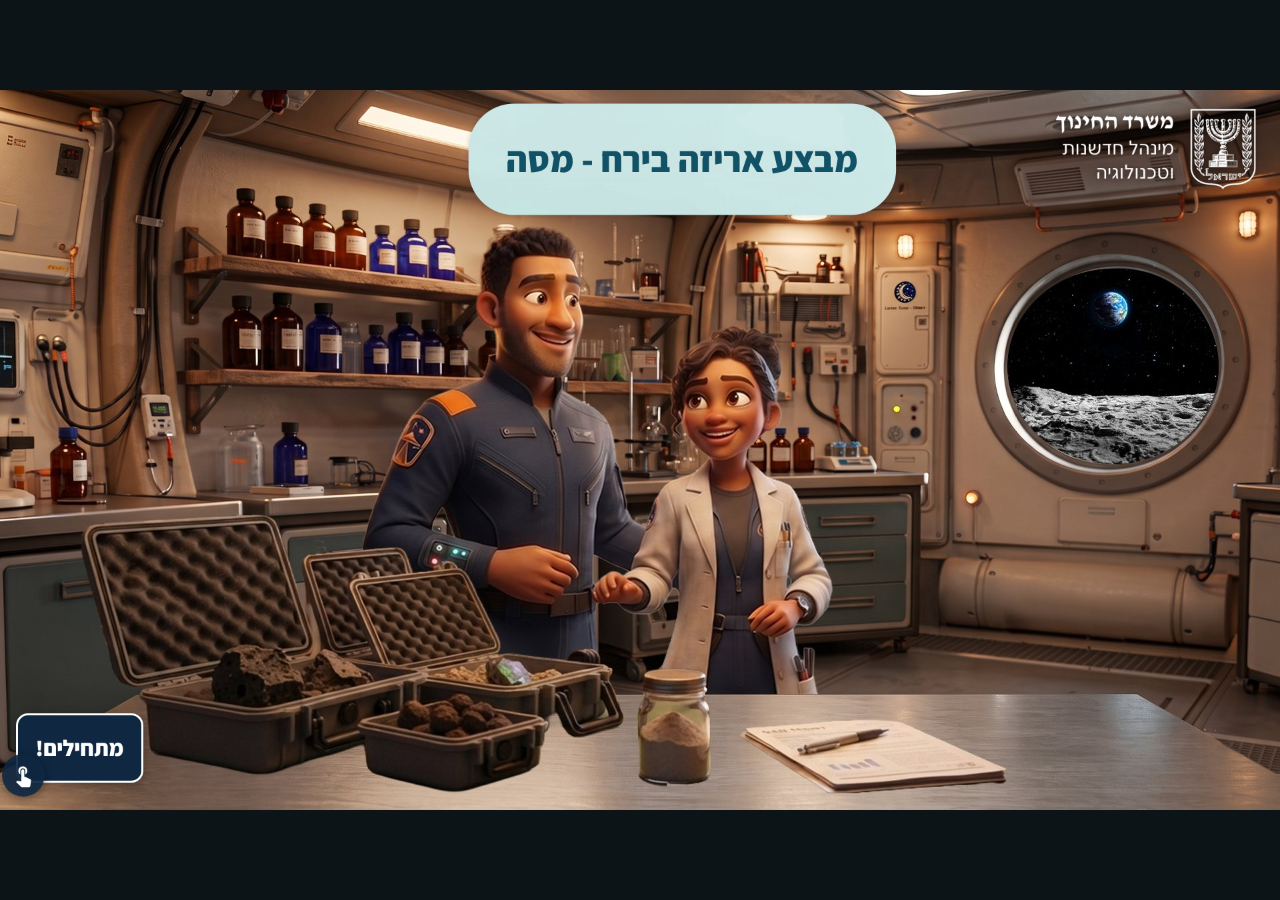
==== commit 2e913d18: "Add the produced videos; rebuild screens against the approved plates Videos (screens 2, 11, 21) repl" ====
--- a/index.html
+++ b/index.html
@@ -4,7 +4,7 @@
   <meta charset="UTF-8">
   <meta name="viewport" content="width=device-width, initial-scale=1.0">
   <title>לומדת מסה — STEM</title>
-  <link rel="stylesheet" href="styles.css?v=6bfb81ef">
+  <link rel="stylesheet" href="styles.css?v=290348d1">
 </head>
 <body>
 
@@ -14,40 +14,62 @@
   <!-- ===== SCREEN 1 — opening title (production screen — PPT slide 1 is marked לא להפקה) ===== -->
   <section class="screen active" data-screen="1" data-hide-fwd>
     <div class="smeta" data-type="content" aria-hidden="true" hidden></div>
-    <img class="screen-bg" src="assets/images/bg-title.jpg" alt="">
-    <img class="video-logo" src="assets/images/logo-moe.png" alt="משרד החינוך – מינהל חדשנות וטכנולוגיה">
-    <img src="assets/images/banner-1.png" alt="" style="position:absolute; left:0px; top:0px; width:1920px; height:1080px; z-index:5; pointer-events:none;">
-    <div style="position:absolute; left:700px; top:50px; width:646px; height:171px; z-index:6; text-align:center; padding:0 14px; box-sizing:border-box;">
+    <img class="screen-bg" src="assets/images/bg-title.jpg?v=c88e4f99" alt="">
+    <img class="video-logo" src="assets/images/logo-moe.png?v=e6db135e" alt="משרד החינוך – מינהל חדשנות וטכנולוגיה">
+    <img src="assets/images/banner-1.png?v=32d9c047" alt="" style="position:absolute; left:0px; top:-32px; width:1920px; height:1080px; z-index:5; pointer-events:none;">
+    <div style="position:absolute; left:700px; top:18px; width:646px; height:171px; z-index:6; text-align:center; padding:0 14px; box-sizing:border-box;">
       <p class="stitle" style="margin:0; font-weight:800; font-size:54px; color:#125266; line-height:171px;">מבצע אריזה בירח - מסה</p>
     </div>
     <button class="methodbtn start-btn" type="button" onclick="document.getElementById('nav-fwd').click();" style="left:24px; top:935px; right:auto; bottom:auto; font-size:34px;">מתחילים!</button>
   </section>
 
-  <!-- ===== SCREEN 2 — PPT 2-3 — opening video (placeholder: still, play graphic, dialogue as captions) ===== -->
+  <!-- ===== SCREEN 2 — PPT 2-3 — opening video (play-button start, synced captions, forward gated until watched) ===== -->
   <section class="screen" data-screen="2">
-    <div class="smeta" data-type="content" data-gate="dialogue" aria-hidden="true" hidden></div>
-    <img class="screen-bg" src="assets/images/bg-2.jpg" alt="גל ושירה במעבדת תחנת העגינה, ארבע דגימות ירח על השולחן">
-    <img src="assets/images/video-play.png" alt="" aria-hidden="true" style="position:absolute; left:752px; top:332px; width:415px; height:415px; pointer-events:none; opacity:.85;">
-    <div class="nametag" data-reveal data-reveal-order="0" style="position:absolute; left:65px; top:698px; width:401px;"><b>גל</b><span>מפקד תחנת העגינה</span></div>
-    <div class="nametag" data-reveal data-reveal-order="0" style="position:absolute; left:1500px; top:698px; width:401px;"><b>שירה</b><span>מדענית חומרים</span></div>
-    <div class="video-cap" data-reveal data-reveal-order="1" style="left:260px; right:auto; width:1400px; max-width:1400px; transform:none; bottom:56px; font-size:28px;"><p style="margin:0 0 8px;">זוכרים אותנו? במעבדת תחנת העגינה לקחנו דגימות מהירח ומדדנו את נפחן כדי שנוכל לארוז אותן במדויק.</p><p style="margin:0 0 8px;">נתוני הנפח של הדגימות הושלמו, אך המקום באחסון הוא רק חלק מהסיפור. כעת נשאר לנו לבצע את כל מדידות המשקל כדי לוודא שאיננו חורגים ממגבלת המטען של המעבורת.</p><p style="margin:0 0 8px;">אתה מתכוון כנראה למדידה של המסה ולא של המשקל. אתה מבין את ההבדל ביניהם?</p></div>
+    <div class="smeta" data-type="video" data-gate="video" aria-hidden="true" hidden></div>
+    <div class="videoscreen">
+      <video class="video-el" src="assets/video/video_slide_1.mp4?v=7e5f04ce" playsinline preload="auto"></video>
+      <button class="video-play" type="button" aria-label="נגן את הסרטון">▶</button>
+      <div class="video-cap" data-vcap aria-live="polite"></div>
+      <div class="vctrls" dir="ltr">
+        <button class="vc-btn" type="button" data-play aria-label="נגן או השהה">▶</button>
+        <span class="vc-time" data-cur>0:00</span>
+        <input class="vc-seek" type="range" min="0" max="1000" value="0" step="1" data-seek aria-label="סרגל התקדמות">
+        <span class="vc-time" data-dur>0:00</span>
+        <button class="vc-btn vc-cc" type="button" data-cc aria-pressed="true" aria-label="הצגת כתוביות">CC</button>
+        <button class="vc-btn" type="button" data-mute aria-label="השתקה">🔊</button>
+        <input class="vc-vol" type="range" min="0" max="100" value="100" step="1" data-vol aria-label="עוצמת שמע">
+        <button class="vc-btn" type="button" data-full aria-label="מסך מלא">⛶</button>
+      </div>
+    </div>
+    <!-- captions as live text (translation-safe); times in seconds, from assets/video/video_slide_1.srt -->
+    <div class="vcap-src" data-end="25.02" hidden>
+      <span data-t="0.24">זוכרים אותנו? במעבדת תחנת העגינה</span>
+      <span data-t="3.44">לקחנו דגימות מהירח ומדדנו את נפחן</span>
+      <span data-t="6.4">כדי שנוכל לארוז אותן במדויק</span>
+      <span data-t="8.46">נתוני הנפח של הדגימות הושלמו</span>
+      <span data-t="10.58">אך המקום באחסון הוא רק חלק מהסיפור</span>
+      <span data-t="13.3">כעת נשאר לנו לבצע את כל מדידות המשקל</span>
+      <span data-t="16.22">כדי לוודא שאיננו חורגים ממגבלת המטען של המעבורת</span>
+      <span data-t="19.72">אתה מתכוון כנראה למדידה של המסה ולא של המשקל</span>
+      <span data-t="23.28">אתה מבין את ההבדל ביניהם?</span>
+    </div>
   </section>
 
   <!-- ===== SCREEN 3 — PPT 4-5 — sample explorer, flip cards (gated until all four are flipped) ===== -->
   <section class="screen" data-screen="3">
     <div class="smeta" data-type="content" data-gate="explore" aria-hidden="true" hidden></div>
-    <img class="screen-bg" src="assets/images/bg-lab-dark.jpg" alt="שולחן העבודה במעבדה ועליו ארבע דגימות הסלע מהירח">
-    <div class="bubble" data-reveal data-reveal-order="0" style="position:absolute; left:1300px; top:10px; width:602px; height:158px;">
-      <img class="bubble__img" src="assets/images/bubble-4.png" alt="">
-      <div class="bubble__text" style="position:absolute; top:14px; bottom:30px; padding:0 28px; font-size:30px;"><p>זוכרים את הדגימות?<br>לחצו על כל דגימה כדי לקבל מידע.</p></div>
+    <img class="screen-bg" src="assets/images/bg-lab-dark.jpg?v=665fc3b2" alt="שולחן העבודה במעבדה ועליו ארבע דגימות הסלע מהירח">
+    <div class="bubble" data-reveal data-reveal-order="0" style="position:absolute; left:1364px; top:0px; width:556px; height:139px;">
+      <img class="bubble__img" src="assets/images/bubble-top.png?v=e753fc49" alt="">
+      <div class="bubble__text" style="position:absolute; top:6px; bottom:16px; padding:0 20px; font-size:34px;"><p>זוכרים את הדגימות?<br>לחצו על כל דגימה כדי לקבל מידע.</p></div>
     </div>
     <div class="card" data-key="mare" role="button" tabindex="0" aria-pressed="false" aria-label="בָּזֶלֶת מָארֶה - הפכו לפרטים" style="position:absolute; left:1419px; top:314px;">
       <div class="card__inner">
         <div class="card__face card__face--front">
-          <img class="card__bg" src="assets/images/card-mare.png" alt=""><div class="card__name">בָּזֶלֶת מָארֶה</div>
+          <img class="card__bg" src="assets/images/card-mare.png?v=ceee0e40" alt=""><div class="card__name">בָּזֶלֶת מָארֶה</div>
         </div>
         <div class="card__face card__face--back">
-          <img class="card__reverse" src="assets/images/card-reverse.png" alt="">
+          <img class="card__reverse" src="assets/images/card-reverse.png?v=2af6bb65" alt="">
           <h3 class="card__title">בָּזֶלֶת מָארֶה</h3>
           <p class="card__desc">סלע געשי כהה שנוצר מלבה שהתקררה על פני הירח. הוא עשיר בברזל ומגנזיום ומצוי באזורים הכהים שעל הירח.</p>
         </div>
@@ -56,10 +78,10 @@
     <div class="card" data-key="vesic" role="button" tabindex="0" aria-pressed="false" aria-label="בָּזֶלֶת נַקְבּוּבִית - הפכו לפרטים" style="position:absolute; left:992px; top:314px;">
       <div class="card__inner">
         <div class="card__face card__face--front">
-          <img class="card__bg" src="assets/images/card-vesic.png" alt=""><div class="card__name">בָּזֶלֶת נַקְבּוּבִית</div>
+          <img class="card__bg" src="assets/images/card-vesic.png?v=0614468f" alt=""><div class="card__name">בָּזֶלֶת נַקְבּוּבִית</div>
         </div>
         <div class="card__face card__face--back">
-          <img class="card__reverse" src="assets/images/card-reverse.png" alt="">
+          <img class="card__reverse" src="assets/images/card-reverse.png?v=2af6bb65" alt="">
           <h3 class="card__title">בָּזֶלֶת נַקְבּוּבִית</h3>
           <p class="card__desc">סלע בזלתי שיש בו חללים קטנים (״בועות״) שנוצרו כשגזים שהיו בתוך הלבה נלכדו בתוך הסלע בזמן התמצקות הלבה.</p>
         </div>
@@ -68,10 +90,10 @@
     <div class="card" data-key="anor" role="button" tabindex="0" aria-pressed="false" aria-label="אָנוֹרְתוֹזִיט - הפכו לפרטים" style="position:absolute; left:565px; top:314px;">
       <div class="card__inner">
         <div class="card__face card__face--front">
-          <img class="card__bg" src="assets/images/card-anor.png" alt=""><div class="card__name">אָנוֹרְתוֹזִיט</div>
+          <img class="card__bg" src="assets/images/card-anor.png?v=7c8af9e8" alt=""><div class="card__name">אָנוֹרְתוֹזִיט</div>
         </div>
         <div class="card__face card__face--back">
-          <img class="card__reverse" src="assets/images/card-reverse.png" alt="">
+          <img class="card__reverse" src="assets/images/card-reverse.png?v=2af6bb65" alt="">
           <h3 class="card__title">אָנוֹרְתוֹזִיט</h3>
           <p class="card__desc">סלע גבישי בהיר מאוד שנוצר בתקופה קדומה ומצוי ברוב הרמות הגבוהות של הירח (האזורים הבהירים).</p>
         </div>
@@ -80,10 +102,10 @@
     <div class="card" data-key="regolith" role="button" tabindex="0" aria-pressed="false" aria-label="רֶגוֹלִית - אָבָק יְרֵחִי - הפכו לפרטים" style="position:absolute; left:138px; top:314px;">
       <div class="card__inner">
         <div class="card__face card__face--front">
-          <img class="card__bg" src="assets/images/card-regolith.png" alt=""><div class="card__name">רֶגוֹלִית - אָבָק יְרֵחִי</div>
+          <img class="card__bg" src="assets/images/card-regolith.png?v=ddbc27c9" alt=""><div class="card__name">רֶגוֹלִית - אָבָק יְרֵחִי</div>
         </div>
         <div class="card__face card__face--back">
-          <img class="card__reverse" src="assets/images/card-reverse.png" alt="">
+          <img class="card__reverse" src="assets/images/card-reverse.png?v=2af6bb65" alt="">
           <h3 class="card__title">רֶגוֹלִית - אָבָק יְרֵחִי</h3>
           <p class="card__desc">השכבה העליונה של פני הירח, המורכבת מאבק, גרגרי סלע ושברי אבנים קטנים שנוצרו במשך מיליארדי שנים מפגיעות של מטאוריטים.</p>
         </div>
@@ -94,126 +116,153 @@
   <!-- ===== SCREEN 4 — PPT 6 — gravity applet (gated on APPLET_DONE) ===== -->
   <section class="screen" data-screen="4">
     <div class="smeta" data-type="applet" data-gate="applet" aria-hidden="true" hidden></div>
-    <img class="screen-bg" src="assets/images/bg-lab-dark.jpg" alt="">
-    <div class="stitle" style="position:absolute; left:0px; top:22px; width:1920px; color:#fff; font-size:38px; font-weight:800; text-align:center; text-shadow:0 2px 12px rgba(0,0,0,.85);">כוח הכבידה והמשקל</div>
-    <div class="bubble" data-reveal data-reveal-order="0" style="position:absolute; left:620px; top:96px; width:1050px; height:112px;">
-      <img class="bubble__img" src="assets/images/bubble-6-head.png" alt="">
-      <div class="bubble__text" style="position:absolute; top:14px; bottom:30px; padding:0 28px; font-size:28px;"><p>צפו בהדמיה הבאה של אותו הסלע בשלוש סביבות בעלות <button class="gloss-link" type="button" aria-expanded="false" aria-controls="tip-grav">תנאי כבידה<span class="gloss-link__icon">▾</span></button> שונים.</p></div>
-    </div>
-    <span class="gloss-tip" id="tip-grav" role="tooltip" style="position:absolute; left:494px; top:228px; width:933px;" hidden>כוח הכבידה הוא אחד הכוחות היסודיים בטבע. כל גֶּרֶם שמים, כמו הירח, השמש וכדור הארץ, מפעיל כוח כבידה על גופים הנמצאים בסביבתו. עוצמת כוח הכבידה תלויה במסה של גרם השמים ובמרחק ממנו. המשקל הוא כוח הכבידה שגֶּרֶם שמים מפעיל על גוף מסוים.</span>
-    <iframe class="applet-frame" src="applets/gravity-rock-drop/index.html?embed=1&v=2" title="יישומון: כבידה בתנועה — כדור הארץ, הירח והחלל" allowtransparency="true" scrolling="no" data-reveal data-reveal-order="1" style="position:absolute; left:0px; top:200px; width:1920px; height:860px;"></iframe>
+    <img class="screen-bg" src="assets/images/bg-lab-dark.jpg?v=665fc3b2" alt="">
+    <div class="topbanner" data-reveal data-reveal-order="0" style="left:830px; top:0px; width:1090px; height:150px;">
+      <div class="topbanner__text"><p>צפו בהדמיה הבאה של אותו הסלע בשלוש סביבות בעלות <button class="gloss-link" type="button" data-modal="grav-modal">תנאי כבידה</button> שונים.</p></div>
+    </div>
+    <div class="modal glossmodal" id="grav-modal" hidden>
+      <div class="modal__box">
+        <button class="modal__close" type="button" aria-label="סגירה"><img src="assets/images/popup-x.png?v=2c93cf0c" alt=""></button>
+        <p><b>כוח הכבידה</b> הוא אחד הכוחות היסודיים בטבע. כל גֶּרֶם שמים, כמו הירח, השמש וכדור הארץ, מפעיל כוח כבידה על גופים הנמצאים בסביבתו. עוצמת כוח הכבידה תלויה במסה של גרם השמים ובמרחק ממנו.</p>
+        <p><b>המשקל</b> הוא כוח הכבידה שגֶּרֶם שמים מפעיל על גוף מסוים.</p>
+      </div>
+    </div>
+    <iframe class="applet-frame" src="applets/gravity-rock-drop/index.html?embed=1&amp;nosub=1&amp;v=8" title="יישומון: כבידה בתנועה — כדור הארץ, הירח והחלל" allowtransparency="true" scrolling="no" data-fixed-height data-reveal data-reveal-order="1" style="position:absolute; left:320px; top:150px; width:1280px; height:890px;"></iframe>
   </section>
 
   <!-- ===== SCREEN 5 — PPT 7 — dialogue: Gal then Shira ===== -->
   <section class="screen" data-screen="5">
     <div class="smeta" data-type="content" data-gate="dialogue" aria-hidden="true" hidden></div>
-    <img class="screen-bg" src="assets/images/bg-7.jpg" alt="הסלע מוצג בשלושה תנאי כבידה: כדור הארץ, הירח וחללית">
-    <div class="bubble" data-reveal data-reveal-order="0" style="position:absolute; left:356px; top:80px; width:552px; height:216px;">
-      <img class="bubble__img" src="assets/images/bubble-7-gal.png" alt="">
-      <div class="bubble__text" style="position:absolute; top:14px; bottom:30px; padding:0 28px; font-size:27px;"><p>הבנתי, המשקל של הסלע תלוי בעוצמת הכבידה, ולכן הוא משתנה ממקום למקום. אבל מה עם המסה?</p></div>
-    </div>
-    <div class="bubble" data-reveal data-reveal-order="1" data-reveal-delay="2200" style="position:absolute; left:781px; top:260px; width:448px; height:200px;">
-      <img class="bubble__img" src="assets/images/bubble-7-shira.png" alt="">
-      <div class="bubble__text" style="position:absolute; top:14px; bottom:30px; padding:0 28px; font-size:27px;"><p>מה אתה חושב, גל? האם כמות החומר שבסלע השתנתה במעבר ממקום למקום?</p></div>
+    <img class="screen-bg" src="assets/images/bg-7.jpg?v=be80d33d" alt="הסלע מוצג בשלושה תנאי כבידה: כדור הארץ, הירח וחללית">
+    <div class="bubble" data-reveal data-reveal-order="0" style="position:absolute; left:352px; top:86px; width:554px; height:212px;">
+      <img class="bubble__img" src="assets/images/bubble-7-gal.png?v=ebe15d0b" alt="">
+      <div class="bubble__text" style="position:absolute; top:10px; bottom:40px; padding:0 30px; font-size:34px;"><p>הבנתי, המשקל של הסלע תלוי בעוצמת הכבידה, ולכן הוא משתנה ממקום למקום. אבל מה עם המסה?</p></div>
+    </div>
+    <div class="bubble" data-reveal data-reveal-order="1" data-reveal-delay="2200" style="position:absolute; left:781px; top:264px; width:440px; height:212px;">
+      <img class="bubble__img" src="assets/images/bubble-7-shira.png?v=caa594ea" alt="">
+      <div class="bubble__text" style="position:absolute; top:10px; bottom:42px; padding:0 26px; font-size:34px;"><p>מה אתה חושב, גל? האם כמות החומר שבסלע השתנתה במעבר ממקום למקום?</p></div>
     </div>
   </section>
 
   <!-- ===== SCREEN 6 — PPT 8-9 — Q1, seven dropdowns ===== -->
   <section class="screen" data-screen="6">
-    <div class="smeta" data-type="question" data-qid="q1" data-answer="1" data-points="12.5" data-fb-correct="נכון! כמות החומר (המסה) נשמרת, ואילו המשקל תלוי בעוצמת הכבידה ולכן משתנה ממקום למקום." data-fb-incorrect="נכון חלקית / כל הכבוד על הניסיון – לחצו לקבלת התשובה הנכונה" aria-hidden="true" hidden></div>
-    <img class="screen-bg" src="assets/images/bg-lab-dark.jpg" alt="">
-    <div class="chip" style="position:absolute; left:26px; top:26px;">שיטת<br>המשקולות</div>
+    <div class="smeta" data-type="question" data-qid="q1" data-answer="1" data-points="12.5" data-fb-correct="נכון! כמות החומר (המסה) נשמרת, ואילו המשקל תלוי בעוצמת הכבידה ולכן משתנה ממקום למקום." data-fb-partial="נכון חלקית." data-fb-none="כל הכבוד על הניסיון." aria-hidden="true" hidden></div>
+    <img class="screen-bg" src="assets/images/bg-lab-dark.jpg?v=665fc3b2" alt="">
+    <button class="methodbtn methodbtn--icon" type="button" data-modal="grav-applet-modal" style="left:26px; top:26px;"><img class="methodbtn__icon" src="assets/images/icon-gravity.png?v=f08a75a8" alt=""><span>כבידה בתנועה</span></button>
     <ol class="qprogress" data-active="1" data-total="8" aria-label="התקדמות בשאלות" style="position:absolute; left:1272px; top:42px;"></ol>
     <div style="position:absolute; left:180px; top:155px; width:1630px; height:760px; background:rgba(250,251,252,.94); border-radius:40px; box-shadow:0 18px 50px rgba(0,0,0,.35);"></div>
-    <div class="qstem" style="position:absolute; left:250px; top:196px; width:1480px;"><h2>שאלה 1:</h2><p>עִזרו לגל להבין את ההבדל בין מסה (כמות החומר) לבין משקל (כוח הכבידה שפועל על הגוף).</p><p class="q-bold">השלימו את החסר בפסקה הבאה:</p></div>
-    <img src="assets/images/img-8-q1.png" alt="הסלע בשלושה מצבים: כדור הארץ, ירח וחללית" style="position:absolute; left:144px; top:534px; width:417px; height:461px;">
-    <div class="qfill" style="position:absolute; left:600px; top:350px; width:1180px;"><p>כשמעבירים את הסלע מהירח לכדור הארץ, כמות החומר שבתוכו <select class="qselect" data-answer="לא משתנה" aria-label="השלמה 1"><option value=""> </option><option value="משתנה">משתנה</option><option value="לא משתנה">לא משתנה</option></select>.</p><p>אם לא מוסיפים לגוף חומר ולא גורעים ממנו חומר, כמות החומר בגוף, כלומר ה<select class="qselect" data-answer="מסה" aria-label="השלמה 2"><option value=""> </option><option value="מסה">מסה</option><option value="נפח">נפח</option><option value="משקל">משקל</option></select> נשארת קבועה. זהו חוק שימור ה<select class="qselect" data-answer="מסה" aria-label="השלמה 3"><option value=""> </option><option value="מסה">מסה</option><option value="נפח">נפח</option><option value="משקל">משקל</option></select>.</p><p>לעומת זאת, משקלו של הסלע <select class="qselect" data-answer="משתנה" aria-label="השלמה 4"><option value=""> </option><option value="משתנה">משתנה</option><option value="לא משתנה">לא משתנה</option></select> ממקום למקום מפני שכוח הכבידה <select class="qselect" data-answer="שונה" aria-label="השלמה 5"><option value=""> </option><option value="שונה">שונה</option><option value="שווה">שווה</option></select> בין גרמי שמיים שונים. בירח משקלו <select class="qselect" data-answer="קטן יותר מ" aria-label="השלמה 6"><option value=""> </option><option value="קטן יותר מ">קטן יותר מ</option><option value="גדול יותר מ">גדול יותר מ</option><option value="שווה ל">שווה ל</option></select> משקלו בכדור הארץ, ואילו בחללית בדרך מהירח לכדור הארץ אין לו <select class="qselect" data-answer="משקל" aria-label="השלמה 7"><option value=""> </option><option value="משקל">משקל</option><option value="מסה">מסה</option></select> כלל, ולכן הוא מרחף.</p></div>
-    <button class="btn--check check-btn" type="button" aria-label="בדיקה" hidden style="position:absolute; left:1610px; top:760px; width:145px; height:95px;">
-      <img src="assets/images/check-button.png" alt="">
-    </button>
-    <div class="feedback" role="status" aria-live="polite" style="position:absolute; left:50%; top:846px; width:1180px; bottom:auto; transform:translateX(-50%);" hidden>
+    <div class="qstem" style="position:absolute; left:250px; top:180px; width:1480px;"><h2>שאלה 1:</h2><p>עִזרו לגל להבין את ההבדל בין מסה (כמות החומר) לבין משקל (כוח הכבידה שפועל על הגוף).</p><p class="q-bold">השלימו את החסר בפסקה הבאה:</p></div>
+    <img src="assets/images/img-8-q1.png?v=04d9a5af" alt="הסלע בשלושה מצבים: כדור הארץ, ירח וחללית" style="position:absolute; left:190px; top:356px; width:380px; height:420px;">
+    <div class="qfill" style="position:absolute; left:600px; top:368px; width:1130px; font-size:36px; line-height:1.5;"><p>כשמעבירים את הסלע מהירח לכדור הארץ, כמות החומר שבתוכו <select class="qselect" data-answer="לא משתנה" aria-label="השלמה 1"><option value="">בחרו…</option><option value="משתנה">משתנה</option><option value="לא משתנה">לא משתנה</option></select>.</p><p>אם לא מוסיפים לגוף חומר ולא גורעים ממנו חומר, כמות החומר בגוף, כלומר ה<select class="qselect" data-answer="מסה" aria-label="השלמה 2"><option value="">בחרו…</option><option value="מסה">מסה</option><option value="נפח">נפח</option><option value="משקל">משקל</option></select> נשארת קבועה. זהו חוק שימור ה<select class="qselect" data-answer="מסה" aria-label="השלמה 3"><option value="">בחרו…</option><option value="מסה">מסה</option><option value="נפח">נפח</option><option value="משקל">משקל</option></select>.</p><p>לעומת זאת, משקלו של הסלע <select class="qselect" data-answer="משתנה" aria-label="השלמה 4"><option value="">בחרו…</option><option value="משתנה">משתנה</option><option value="לא משתנה">לא משתנה</option></select> ממקום למקום מפני שכוח הכבידה <select class="qselect" data-answer="שונה" aria-label="השלמה 5"><option value="">בחרו…</option><option value="שונה">שונה</option><option value="שווה">שווה</option></select> בין גרמי שמיים שונים. בירח משקלו <select class="qselect" data-answer="קטן יותר מ" aria-label="השלמה 6"><option value="">בחרו…</option><option value="קטן יותר מ">קטן יותר מ</option><option value="גדול יותר מ">גדול יותר מ</option><option value="שווה ל">שווה ל</option></select> משקלו בכדור הארץ, ואילו בחללית בדרך מהירח לכדור הארץ אין לו <select class="qselect" data-answer="משקל" aria-label="השלמה 7"><option value="">בחרו…</option><option value="משקל">משקל</option><option value="מסה">מסה</option></select> כלל, ולכן הוא מרחף.</p></div>
+    <button class="btn--check check-btn" type="button" aria-label="בדיקה" hidden style="position:absolute; left:800px; top:756px; width:162px; height:106px;">
+      <img src="assets/images/check-button.png?v=c5b0a525" alt="">
+    </button>
+    <div class="feedback" role="status" aria-live="polite" style="position:absolute; left:50%; top:868px; width:1180px; bottom:auto; transform:translateX(-50%);" hidden>
       <p class="feedback__title"></p>
       <p class="feedback__body"></p>
     </div>
+
+    <!-- gravity applet popup (the same simulation as screen 4) -->
+    <div class="modal appletmodal" id="grav-applet-modal" hidden>
+      <div class="modal__box">
+        <button class="modal__close" type="button" aria-label="סגירה"><img src="assets/images/popup-x.png?v=2c93cf0c" alt=""></button>
+        <iframe src="applets/gravity-rock-drop/index.html?embed=1&amp;v=8" title="יישומון: כבידה בתנועה — כדור הארץ, הירח והחלל" allowtransparency="true" scrolling="no"></iframe>
+      </div>
+    </div>
   </section>
 
   <!-- ===== SCREEN 7 — PPT 10 — Gal, Shira, then the two instrument cards ===== -->
   <section class="screen" data-screen="7">
-    <div class="smeta" data-type="content" data-gate="dialogue" aria-hidden="true" hidden></div>
-    <img class="screen-bg" src="assets/images/bg-lab-dark.jpg" alt="">
-    <div class="bubble" data-reveal data-reveal-order="0" style="position:absolute; left:666px; top:49px; width:893px; height:126px;">
-      <img class="bubble__img" src="assets/images/bubble-10-gal.png" alt="">
-      <div class="bubble__text" style="position:absolute; top:14px; bottom:30px; padding:0 28px; font-size:28px;"><p>הבנתי את ההבדל בין מסה למשקל. אבל איך אפשר למדוד אותם?</p></div>
-    </div>
-    <div class="bubble" data-reveal data-reveal-order="1" data-reveal-delay="2200" style="position:absolute; left:389px; top:189px; width:893px; height:126px;">
-      <img class="bubble__img" src="assets/images/bubble-10-shira.png" alt="">
-      <div class="bubble__text" style="position:absolute; top:14px; bottom:30px; padding:0 28px; font-size:28px;"><p>משקל מודדים בעזרת <button class="jump" type="button" data-goto="7">מד כוח</button> ומסה מודדים בעזרת מאזניים.</p></div>
-    </div>
-    <div data-reveal data-reveal-order="2" style="position:absolute; left:53px; top:369px; width:898px; height:559px; background:rgba(250,251,252,.93); border-radius:28px;"></div>
-    <div class="slabel" data-reveal data-reveal-order="2" style="position:absolute; left:53px; top:386px; width:898px; font-size:30px; font-weight:800; color:#17223a; text-align:center;">מאזניים</div>
-    <img data-reveal data-reveal-order="2" src="assets/images/scale-card.png" alt="מאזני כפות" style="position:absolute; left:372px; top:560px; width:483px; height:264px;">
-    <div class="slabel" data-reveal data-reveal-order="2" style="position:absolute; left:88px; top:846px; width:830px; font-size:26px; font-weight:700; color:#17223a; text-align:center;">מסה מודדים במאזניים ביחידות של גרם, קילוגרם וכדומה</div>
-    <div data-reveal data-reveal-order="3" style="position:absolute; left:993px; top:369px; width:898px; height:559px; background:rgba(250,251,252,.93); border-radius:28px;"></div>
-    <div class="slabel" data-reveal data-reveal-order="3" style="position:absolute; left:993px; top:386px; width:898px; font-size:30px; font-weight:800; color:#17223a; text-align:center;">מד כוח</div>
-    <img data-reveal data-reveal-order="3" src="assets/images/force-gauge.png" alt="מד כוח" style="position:absolute; left:1196px; top:452px; width:182px; height:417px;">
-    <div class="slabel" data-reveal data-reveal-order="3" style="position:absolute; left:1027px; top:880px; width:830px; font-size:26px; font-weight:700; color:#17223a; text-align:center;">משקל מודדים במד כוח ביחידות של ניוטון</div>
-  </section>
-
-  <!-- ===== SCREEN 8 — PPT 11 — optional detour: force-gauge tabs (back only, no forward) ===== -->
+    <div class="smeta" data-type="content" data-gate="dialogue" data-next="9" aria-hidden="true" hidden></div>
+    <img class="screen-bg" src="assets/images/bg-lab-dark.jpg?v=665fc3b2" alt="">
+    <img class="avatar" data-reveal data-reveal-order="0" src="assets/images/gal-avatar.png?v=52f4dcf5" alt="גל" style="position:absolute; left:1563px; top:62px; width:189px; height:189px;">
+    <div class="bubble" data-reveal data-reveal-order="0" style="position:absolute; left:658px; top:41px; width:909px; height:142px;">
+      <img class="bubble__img" src="assets/images/bubble-10-gal.png?v=d6859125" alt="">
+      <div class="bubble__text" style="position:absolute; top:22px; bottom:38px; padding:0 42px; font-size:34px;"><p>הבנתי את ההבדל בין מסה למשקל. אבל איך אפשר למדוד אותם?</p></div>
+    </div>
+    <img class="avatar" data-reveal data-reveal-order="1" data-reveal-delay="2200" src="assets/images/shira-avatar.png?v=2f2c877f" alt="שירה" style="position:absolute; left:167px; top:158px; width:189px; height:189px;">
+    <div class="bubble" data-reveal data-reveal-order="1" data-reveal-delay="2200" style="position:absolute; left:381px; top:181px; width:909px; height:142px;">
+      <img class="bubble__img" src="assets/images/bubble-10-shira.png?v=47d642ce" alt="">
+      <div class="bubble__text" style="position:absolute; top:22px; bottom:38px; padding:0 42px; font-size:34px;"><p>משקל מודדים בעזרת <button class="jump" type="button" data-goto="8">מד כוח</button> ומסה מודדים בעזרת מאזניים.</p></div>
+    </div>
+    <div data-reveal data-reveal-order="2" data-reveal-delay="3300" style="position:absolute; left:980px; top:364px; width:598px; height:615px; background:rgba(250,251,252,.93); border-radius:28px;"></div>
+    <div class="slabel" data-reveal data-reveal-order="2" data-reveal-delay="3300" style="position:absolute; left:980px; top:392px; width:598px; font-size:42px; font-weight:800; color:#395536; text-align:center;">מד כוח</div>
+    <img data-reveal data-reveal-order="2" data-reveal-delay="3300" src="assets/images/force-gauge.png?v=c845fd03" alt="מד כוח ובו דגימת סלע תלויה" style="position:absolute; left:1196px; top:452px; width:182px; height:417px;">
+    <div class="slabel" data-reveal data-reveal-order="2" data-reveal-delay="3300" style="position:absolute; left:1009px; top:895px; width:540px; font-size:33px; font-weight:700; color:#2b2b2b; text-align:center; line-height:1.3;">משקל מודדים במד כוח ביחידות של ניוטון</div>
+    <div data-reveal data-reveal-order="3" data-reveal-delay="3900" style="position:absolute; left:331px; top:364px; width:598px; height:615px; background:rgba(250,251,252,.93); border-radius:28px;"></div>
+    <div class="slabel" data-reveal data-reveal-order="3" data-reveal-delay="3900" style="position:absolute; left:331px; top:392px; width:598px; font-size:42px; font-weight:800; color:#395536; text-align:center;">מאזניים</div>
+    <img data-reveal data-reveal-order="3" data-reveal-delay="3900" src="assets/images/scale-card.png?v=fcc40345" alt="מאזניים דיגיטליים ועליהם דגימת סלע" style="position:absolute; left:373px; top:561px; width:483px; height:264px; mix-blend-mode:multiply;">
+    <div class="slabel" data-reveal data-reveal-order="3" data-reveal-delay="3900" style="position:absolute; left:410px; top:878px; width:440px; font-size:33px; font-weight:700; color:#2b2b2b; text-align:center; line-height:1.3;">מסה מודדים במאזניים ביחידות של גרם, קילוגרם וכדומה</div>
+  </section>
+
+  <!-- ===== SCREEN 8 — PPT 11 — מד-הכוח (optional side-trip, reached from screen 7's link) ===== -->
   <section class="screen" data-screen="8">
     <div class="smeta" data-type="content" data-gate="deadend" aria-hidden="true" hidden></div>
-    <img class="screen-bg" src="assets/images/bg-lab-dark.jpg" alt="מעבדת תחנת העגינה">
-    <div class="bubble" data-reveal data-reveal-order="0" style="position:absolute; left:1320px; top:4px; width:600px; height:118px;">
-      <img class="bubble__img" src="assets/images/bubble-11.png" alt="">
-      <div class="bubble__text" style="position:absolute; top:14px; bottom:30px; padding:0 28px; font-size:27px;"><p>לחצו על הלשוניות והכירו את מד-הכוח:</p></div>
-    </div>
-    <button class="tab" type="button" data-panel="measures" aria-expanded="false" data-reveal data-reveal-order="1" style="position:absolute; left:1205px; top:148px; width:370px; height:62px;">מה הוא מודד?</button>
-    <div class="tabpanel" data-for="measures" style="position:absolute; left:1190px; top:226px; width:400px;" hidden>
-      <button class="panel__close" type="button" aria-label="סגירה"><img src="assets/images/close-x.png" alt=""></button>
-      מד-הכוח מודד משקל – זהו הכוח שבו גֶּרֶם שמים (כמו כדור הארץ או הירח) מושך אליו גוף או חומר.
-    </div>
-    <button class="tab" type="button" data-panel="works" aria-expanded="false" data-reveal data-reveal-order="1" style="position:absolute; left:773px; top:148px; width:370px; height:62px;">איך הוא עובד?</button>
-    <div class="tabpanel" data-for="works" style="position:absolute; left:758px; top:226px; width:400px;" hidden>
-      <button class="panel__close" type="button" aria-label="סגירה"><img src="assets/images/close-x.png" alt=""></button>
-      בתוך המכשיר יש קפיץ. ככל שהמשיכה של גֶּרֶם השמים (הכבידה) חזקה יותר, הקפיץ נמתח יותר והמספר על הצג עולה.
-    </div>
-    <button class="tab" type="button" data-panel="units" aria-expanded="false" data-reveal data-reveal-order="1" style="position:absolute; left:340px; top:148px; width:370px; height:62px;">יחידות מידה</button>
-    <div class="tabpanel" data-for="units" style="position:absolute; left:325px; top:226px; width:400px;" hidden>
-      <button class="panel__close" type="button" aria-label="סגירה"><img src="assets/images/close-x.png" alt=""></button>
-      בעוד שאת המסה מודדים ביחידות של גרמים, את המשקל מודדים ביחידות של ניוטון
-    </div>
-    <img data-reveal data-reveal-order="2" src="assets/images/img-11.png" alt="מד כוח ובו דגימת סלע — בכדור הארץ ובירח" style="position:absolute; left:332px; top:158px; width:1247px; height:882px;">
+    <img class="screen-bg" src="assets/images/bg-lab-dark.jpg?v=665fc3b2" alt="מעבדת תחנת העגינה">
+    <div class="topbanner" data-reveal data-reveal-order="0" style="left:1340px; top:0px; width:580px; height:107px;">
+      <div class="topbanner__text" style="font-size:33px; padding:26px 34px 14px;"><p>לחצו על הלשוניות והכירו את מד-הכוח:</p></div>
+    </div>
+    <button class="tab" type="button" data-panel="units" aria-expanded="false" data-reveal data-reveal-order="1" style="position:absolute; left:1197px; top:139px; width:381px; height:89px;">
+      <img class="tab__art" src="assets/images/panel-11-tab.png?v=d8ff7da5" alt="">
+      <img class="tab__x" src="assets/images/tab-x.png?v=367874ed" alt="">
+      <span class="tab__label">יחידות מידה</span>
+    </button>
+    <div class="tabpanel" data-for="units" style="position:absolute; left:1197px; top:221px; width:381px; height:235px;" hidden>
+      <img class="tabpanel__art" src="assets/images/panel-11-open.png?v=3115433a" alt="">
+      <div class="tabpanel__text"><p>בעוד שאת המסה מודדים ביחידות של גרמים, את המשקל מודדים ביחידות של ניוטון.</p></div>
+    </div>
+    <button class="tab" type="button" data-panel="works" aria-expanded="false" data-reveal data-reveal-order="1" style="position:absolute; left:770px; top:139px; width:381px; height:89px;">
+      <img class="tab__art" src="assets/images/panel-11-tab.png?v=d8ff7da5" alt="">
+      <img class="tab__x" src="assets/images/tab-x.png?v=367874ed" alt="">
+      <span class="tab__label">איך הוא עובד?</span>
+    </button>
+    <div class="tabpanel" data-for="works" style="position:absolute; left:770px; top:221px; width:381px; height:235px;" hidden>
+      <img class="tabpanel__art" src="assets/images/panel-11-open.png?v=3115433a" alt="">
+      <div class="tabpanel__text"><p>בתוך המכשיר יש קפיץ. ככל שהמשיכה של גֶּרֶם השמים (הכבידה) חזקה יותר, הקפיץ נמתח יותר והמספר על הצג עולה.</p></div>
+    </div>
+    <button class="tab" type="button" data-panel="measures" aria-expanded="false" data-reveal data-reveal-order="1" style="position:absolute; left:331px; top:139px; width:381px; height:89px;">
+      <img class="tab__art" src="assets/images/panel-11-tab.png?v=d8ff7da5" alt="">
+      <img class="tab__x" src="assets/images/tab-x.png?v=367874ed" alt="">
+      <span class="tab__label">מה הוא מודד?</span>
+    </button>
+    <div class="tabpanel" data-for="measures" style="position:absolute; left:331px; top:221px; width:381px; height:235px;" hidden>
+      <img class="tabpanel__art" src="assets/images/panel-11-open.png?v=3115433a" alt="">
+      <div class="tabpanel__text"><p>מד-הכוח מודד משקל – זהו הכוח שבו גֶּרֶם שמים (כמו כדור הארץ או הירח) מושך אליו גוף או חומר.</p></div>
+    </div>
+    <img data-reveal data-reveal-order="2" src="assets/images/img-11.png?v=f05b60ae" alt="מד כוח ובו דגימת סלע — בכדור הארץ ובירח" style="position:absolute; left:332px; top:158px; width:1247px; height:882px;">
     <div class="slabel" data-reveal data-reveal-order="2" style="position:absolute; left:336px; top:496px; width:590px; font-size:34px; font-weight:800; color:#2f5d3a; text-align:center;">כדור הארץ</div>
     <div class="slabel" data-reveal data-reveal-order="2" style="position:absolute; left:988px; top:496px; width:590px; font-size:34px; font-weight:800; color:#2f5d3a; text-align:center;">ירח</div>
-    <div class="slabel" data-reveal data-reveal-order="2" style="position:absolute; left:380px; top:660px; width:92px; color:#fff; font-size:25px; font-weight:700; text-align:center; line-height:1.05;">0.57<br><span style="font-size:19px">ניוטון</span></div>
-    <div class="slabel" data-reveal data-reveal-order="2" style="position:absolute; left:1010px; top:678px; width:92px; color:#fff; font-size:23px; font-weight:700; text-align:center; line-height:1.05;">0.095<br><span style="font-size:19px">ניוטון</span></div>
+    <div class="slabel" data-reveal data-reveal-order="2" style="position:absolute; left:376px; top:658px; width:95px; height:81px; color:#fff; font-size:31px; font-weight:700; text-align:center; line-height:1.15; display:flex; flex-direction:column; align-items:center; justify-content:center;">0.57<span>ניוטון</span></div>
+    <div class="slabel" data-reveal data-reveal-order="2" style="position:absolute; left:1007px; top:678px; width:95px; height:81px; color:#fff; font-size:31px; font-weight:700; text-align:center; line-height:1.15; display:flex; flex-direction:column; align-items:center; justify-content:center;">0.095<span>ניוטון</span></div>
   </section>
 
   <!-- ===== SCREEN 9 — PPT 12 — Gal, Shira, then the balance applet (gated on APPLET_DONE) ===== -->
   <section class="screen" data-screen="9">
-    <div class="smeta" data-type="applet" data-gate="applet" aria-hidden="true" hidden></div>
-    <img class="screen-bg" src="assets/images/bg-lab-dark.jpg" alt="שירה וגל ליד מאזני הכפות במעבדה">
+    <div class="smeta" data-type="applet" data-gate="applet" data-prev="7" aria-hidden="true" hidden></div>
+    <img class="screen-bg" src="assets/images/bg-lab-dark.jpg?v=665fc3b2" alt="שירה וגל ליד מאזני הכפות במעבדה">
+    <img class="avatar" data-reveal data-reveal-order="0" src="assets/images/gal-avatar.png?v=52f4dcf5" alt="גל" style="position:absolute; left:1563px; top:62px; width:189px; height:189px;">
     <div class="bubble" data-reveal data-reveal-order="0" style="position:absolute; left:1281px; top:49px; width:276px; height:124px;">
-      <img class="bubble__img" src="assets/images/bubble-12-a.png" alt="">
-      <div class="bubble__text" style="position:absolute; top:14px; bottom:30px; padding:0 28px; font-size:27px;"><p>יש לנו מאזניים?</p></div>
-    </div>
-    <div class="bubble" data-reveal data-reveal-order="1" data-reveal-delay="2200" style="position:absolute; left:388px; top:187px; width:1070px; height:124px;">
-      <img class="bubble__img" src="assets/images/bubble-12-b.png" alt="">
-      <div class="bubble__text" style="position:absolute; top:14px; bottom:30px; padding:0 28px; font-size:25px;"><p>כן, ישנם סוגים שונים של מאזניים, כמו מאזניים דיגיטליים, מאזני כפות ומאזני כף. אנחנו כאן בירח נשתמש במאזני כפות, אתה יודע כיצד משתמשים בהם?</p></div>
-    </div>
-    <iframe class="applet-frame" src="applets/gravity-scale-lab/index.html?embed=1&v=5" title="יישומון: מדידת מסה במאזני כפות — כדור הארץ מול הירח" allowtransparency="true" scrolling="no" data-reveal data-reveal-order="2" style="position:absolute; left:0px; top:320px; width:1920px; height:756px;"></iframe>
+      <img class="bubble__img" src="assets/images/bubble-12-a.png?v=bca59546" alt="">
+      <div class="bubble__text" style="position:absolute; top:8px; bottom:17px; padding:0 22px; font-size:34px;"><p>יש לנו מאזניים?</p></div>
+    </div>
+    <img class="avatar" data-reveal data-reveal-order="1" data-reveal-delay="1100" src="assets/images/shira-avatar.png?v=2f2c877f" alt="שירה" style="position:absolute; left:167px; top:133px; width:189px; height:189px;">
+    <div class="bubble" data-reveal data-reveal-order="1" data-reveal-delay="1100" style="position:absolute; left:388px; top:187px; width:1070px; height:124px;">
+      <img class="bubble__img" src="assets/images/bubble-12-b.png?v=dbe378cf" alt="">
+      <div class="bubble__text" style="position:absolute; top:8px; bottom:17px; padding:0 36px; font-size:34px;"><p>כן, ישנם סוגים שונים של מאזניים, כמו מאזניים דיגיטליים, מאזני כפות ומאזני כף. אנחנו כאן בירח נשתמש במאזני כפות, אתה יודע כיצד משתמשים בהם?</p></div>
+    </div>
+    <iframe class="applet-frame" src="applets/gravity-scale-lab/index.html?embed=1&amp;v=16" title="יישומון: מדידת מסה במאזני כפות — כדור הארץ מול הירח" allowtransparency="true" scrolling="no" data-fixed-height data-reveal data-reveal-order="2" data-reveal-delay="2300" style="position:absolute; left:255px; top:330px; width:1410px; height:744px;"></iframe>
   </section>
 
   <!-- ===== SCREEN 10 — PPT 13-14 — Q2, multi-select, applet in a modal ===== -->
   <section class="screen" data-screen="10">
-    <div class="smeta" data-type="question" data-qid="q2" data-multi="true" data-answer="3,5,6" data-points="12.5" data-fb-correct="נכון! המסה של דגימת הסלep זהה בשני המקומות, והכבידה פועלת באותה מידה על שתי הכפות — ולכן המאזניים מאוזנים בשניהם." data-fb-incorrect="נכון חלקית / כל הכבוד על הניסיון – &lt;button class=&quot;jump&quot; type=&quot;button&quot; data-goto=&quot;10&quot;&gt;לחצו&lt;/button&gt; לקבלת הסבר לתשובה הנכונה." aria-hidden="true" hidden></div>
-    <img class="screen-bg" src="assets/images/bg-lab-dark.jpg" alt="">
-    <div class="chip" style="position:absolute; left:26px; top:26px;">מדידת מסה<br>במאזניים</div>
+    <div class="smeta" data-type="question" data-qid="q2" data-multi="true" data-answer="3,5,6" data-points="12.5" data-fb-correct="נכון! המסה של דגימת הסלep זהה בשני המקומות, והכבידה פועלת באותה מידה על שתי הכפות — ולכן המאזניים מאוזנים בשניהם." data-fb-partial="נכון חלקית." data-fb-none="כל הכבוד על הניסיון." aria-hidden="true" hidden></div>
+    <img class="screen-bg" src="assets/images/bg-lab-dark.jpg?v=665fc3b2" alt="">
+    <button class="methodbtn methodbtn--icon" type="button" data-modal="scale-modal" style="left:26px; top:26px;"><img class="methodbtn__icon" src="assets/images/icon-balance.png?v=9318a74f" alt=""><span>מדידת מסה<br>במאזניים</span></button>
     <ol class="qprogress" data-active="2" data-total="8" aria-label="התקדמות בשאלות" style="position:absolute; left:1272px; top:42px;"></ol>
     <div style="position:absolute; left:180px; top:155px; width:1630px; height:760px; background:rgba(250,251,252,.94); border-radius:40px; box-shadow:0 18px 50px rgba(0,0,0,.35);"></div>
-    <div class="qstem" style="position:absolute; left:250px; top:196px; width:1480px;"><h2>שאלה 2:</h2><p>שירה מניחה את דגימת סלע האנורתוזיט על כף אחת ואת <button class="gloss-link" type="button" aria-expanded="false" aria-controls="tip-stones">אבני המסה<span class="gloss-link__icon">▾</span></button> על הכף השנייה. העזרו ב<button class="jump" type="button" data-modal="scale-modal">יישומון המאזניים</button> המדמה את תהליך מדידת המסה על פני הירח ועל פני כדור הארץ. מה אפשר להסיק מההדמיה?</p><p class="q-bold">סמנו את כל התשובות הנכונות:</p></div>
-    <span class="gloss-tip" id="tip-stones" role="tooltip" style="position:absolute; left:594px; top:330px; width:833px;" hidden>אבני מסה הן הכינוי המדעי המדויק יותר למילה המקובלת "משקולות", מכיוון שבעזרת אבני מסה מודדים את המסה (כמות החומר) ולא את המשקל (כוח הכבידה).</span>
-    <ul class="options options--checks" role="group" aria-label="אפשרויות תשובה" style="position:absolute; left:250px; top:400px; width:1480px;">
+    <div class="qstem" style="position:absolute; left:250px; top:180px; width:1480px;"><h2>שאלה 2:</h2><p>שירה מניחה את דגימת סלע האנורתוזיט על כף אחת ואת <button class="gloss-link" type="button" aria-expanded="false" aria-controls="tip-stones">אבני המסה<span class="gloss-link__icon" aria-hidden="true">i</span></button> על הכף השנייה. העזרו ב<button class="jump" type="button" data-modal="scale-modal">יישומון המאזניים</button> המדמה את תהליך מדידת המסה על פני הירח ועל פני כדור הארץ. מה אפשר להסיק מההדמיה?</p><p class="q-bold">סמנו את כל התשובות הנכונות:</p></div>
+    <span class="gloss-tip gloss-tip--above" id="tip-stones" role="tooltip" style="position:absolute; left:360px; right:auto; top:20px; width:900px;" hidden>אבני מסה הן הכינוי המדעי המדויק יותר למילה המקובלת "משקולות", מכיוון שבעזרת אבני מסה מודדים את המסה (כמות החומר) ולא את המשקל (כוח הכבידה).</span>
+    <ul class="options options--checks" role="group" aria-label="אפשרויות תשובה" style="position:absolute; left:250px; top:410px; width:1480px;">
       <li class="option" role="checkbox" tabindex="0" aria-checked="false" data-value="1"><span class="dot"></span><span class="lbl">הירח מושך אליו את הסלע ואת אבני המסה באותה עוצמת כוח כמו כדור הארץ.</span></li>
       <li class="option" role="checkbox" tabindex="0" aria-checked="false" data-value="2"><span class="dot"></span><span class="lbl">אבני המסה כבדות יותר על הירח כדי לאזן את דגימת הסלע.</span></li>
       <li class="option" role="checkbox" tabindex="0" aria-checked="false" data-value="3"><span class="dot"></span><span class="lbl">המסה, כמות החומר, של דגימת הסלע זהה על פני כדור הארץ ועל פני הירח.</span></li>
@@ -221,77 +270,103 @@
       <li class="option" role="checkbox" tabindex="0" aria-checked="false" data-value="5"><span class="dot"></span><span class="lbl">כשאותה כמות חומר מונחת על שתי כפות המאזניים, הירח מושך את שתיהן במידה שווה.</span></li>
       <li class="option" role="checkbox" tabindex="0" aria-checked="false" data-value="6"><span class="dot"></span><span class="lbl">כשאותה כמות חומר מונחת על שתי כפות המאזניים, כדור הארץ מושך את שתיהן במידה שווה.</span></li>
     </ul>
-    <button class="btn--check check-btn" type="button" aria-label="בדיקה" hidden style="position:absolute; left:1600px; top:762px; width:145px; height:95px;">
-      <img src="assets/images/check-button.png" alt="">
-    </button>
-    <div class="feedback" role="status" aria-live="polite" style="position:absolute; left:50%; top:846px; width:1180px; bottom:auto; transform:translateX(-50%);" hidden>
+    <button class="btn--check check-btn" type="button" aria-label="בדיקה" hidden style="position:absolute; left:400px; top:756px; width:162px; height:106px;">
+      <img src="assets/images/check-button.png?v=c5b0a525" alt="">
+    </button>
+    <div class="feedback" role="status" aria-live="polite" style="position:absolute; left:50%; top:868px; width:1180px; bottom:auto; transform:translateX(-50%);" hidden>
       <p class="feedback__title"></p>
       <p class="feedback__body"></p>
     </div>
-    <div class="modal" id="scale-modal" hidden>
+    <div class="modal appletmodal" id="scale-modal" hidden>
       <div class="modal__box">
-        <button class="modal__close" type="button" aria-label="סגור">✕</button>
-        <iframe src="applets/gravity-scale-lab/index.html?v=4" title="יישומון: מדידת מסה במאזני כפות" allowtransparency="true"></iframe>
-      </div>
-    </div>
-  </section>
-
-  <!-- ===== SCREEN 11 — PPT 15 — video 2 (stub: still + narration as captions) ===== -->
+        <button class="modal__close" type="button" aria-label="סגירה"><img src="assets/images/popup-x.png?v=2c93cf0c" alt=""></button>
+        <iframe src="applets/gravity-scale-lab/index.html?embed=1&amp;head=1&amp;v=16" title="יישומון: מדידת מסה במאזני כפות" allowtransparency="true" scrolling="no"></iframe>
+      </div>
+    </div>
+  </section>
+
+  <!-- ===== SCREEN 11 — PPT 15 — video 2: why the balance stays level on the Moon (forward gated until watched) ===== -->
   <section class="screen" data-screen="11">
-    <div class="smeta" data-type="content" data-gate="dialogue" aria-hidden="true" hidden></div>
-    <img class="screen-bg" src="assets/images/bg-15.jpg" alt="מאזני הכפות מאוזנים בירח ובכדור הארץ">
-    <div class="video-cap" data-reveal data-reveal-order="0" style="left:260px; right:auto; width:1400px; max-width:1400px; transform:none; bottom:56px; font-size:28px;"><p style="margin:0 0 8px;">המדידה של הסלע על המאזניים בירח ובכדור הארץ היא ראיה מדעית לכך שהמסה (בניגוד למשקל) היא תכונה קבועה של החומר.</p><p style="margin:0 0 8px;">הירח מושך את הסלע ואת אבני המסה בכוח קטן יותר מאשר כדור הארץ (המשקל בירח קטן מהמשקל בכדור הארץ).</p><p style="margin:0 0 8px;">עם זאת, מכיוון שהמסה של הסלע ושל אבני המסה זהה, הם נמשכים במידה שווה, ולכן המאזניים מאוזניים.</p></div>
+    <div class="smeta" data-type="video" data-gate="video" aria-hidden="true" hidden></div>
+    <div class="videoscreen">
+      <video class="video-el" src="assets/video/video_slide_11.mp4?v=c07b1286" playsinline preload="auto"></video>
+      <button class="video-play" type="button" aria-label="נגן את הסרטון">▶</button>
+      <div class="video-cap" data-vcap aria-live="polite"></div>
+      <div class="vctrls" dir="ltr">
+        <button class="vc-btn" type="button" data-play aria-label="נגן או השהה">▶</button>
+        <span class="vc-time" data-cur>0:00</span>
+        <input class="vc-seek" type="range" min="0" max="1000" value="0" step="1" data-seek aria-label="סרגל התקדמות">
+        <span class="vc-time" data-dur>0:00</span>
+        <button class="vc-btn vc-cc" type="button" data-cc aria-pressed="true" aria-label="הצגת כתוביות">CC</button>
+        <button class="vc-btn" type="button" data-mute aria-label="השתקה">🔊</button>
+        <input class="vc-vol" type="range" min="0" max="100" value="100" step="1" data-vol aria-label="עוצמת שמע">
+        <button class="vc-btn" type="button" data-full aria-label="מסך מלא">⛶</button>
+      </div>
+    </div>
+    <!-- captions as live text (translation-safe); times in seconds, from assets/video/video_slide_11.srt -->
+    <div class="vcap-src" data-end="26.35" hidden>
+      <span data-t="0.05">המדידה של הסלע על המאזניים בירח ובכדור הארץ</span>
+      <span data-t="3.91">היא ראייה מדעית לכך שהמסה, בניגוד למשקל</span>
+      <span data-t="7.27">היא תכונה קבועה של החומר</span>
+      <span data-t="9.19">הירח מושך את הסלע ואת אבני המסה בכוח קטן יותר מאשר</span>
+      <span data-t="13.71">כדור הארץ. המשקל בירח קטן מהמשקל בכדור הארץ.</span>
+      <span data-t="18.05">עם זאת, מכיוון שהמסה של הסלע ושל אבני המסה זהה,</span>
+      <span data-t="22.15">הם נמשכים במידה שווה, ולכן המאזניים מאוזנים.</span>
+    </div>
   </section>
 
   <!-- ===== SCREEN 12 — PPT 16 — data report gains the anorthosite reading ===== -->
   <section class="screen" data-screen="12">
     <div class="smeta" data-type="content" data-gate="dialogue" aria-hidden="true" hidden></div>
-    <img class="screen-bg" src="assets/images/bg-16.jpg" alt="גל רושם את תוצאת המדידה ליד מאזני הכפות">
+    <img class="screen-bg" src="assets/images/bg-16.jpg?v=c6f85310" alt="גל רושם את תוצאת המדידה ליד מאזני הכפות">
     <div class="bubble" data-reveal data-reveal-order="0" style="position:absolute; left:1007px; top:214px; width:498px; height:201px;">
-      <img class="bubble__img" src="assets/images/bubble-16.png" alt="">
-      <div class="bubble__text" style="position:absolute; top:14px; bottom:30px; padding:0 28px; font-size:27px;"><p>מסת דגימת סלע אנורתוזיט נמדדה. נוסיף את הנתון לדוח הנתונים:</p></div>
-    </div>
-    <div class="report report--4row" data-reveal data-reveal-order="1" style="position:absolute; left:72px; top:0px; width:356px; height:355px;">
+      <img class="bubble__img" src="assets/images/bubble-16.png?v=eb0428b6" alt="">
+      <div class="bubble__text" style="position:absolute; top:14px; bottom:30px; padding:0 16px; font-size:33px;"><p>מסת דגימת סלע אנורתוזיט נמדדה. נוסיף את הנתון לדוח הנתונים:</p></div>
+    </div>
+    <!-- the report lands with the bubble showing only the sample names; the reading
+         is added to it two seconds later -->
+    <div class="report report--4row" data-reveal data-reveal-order="0" style="position:absolute; left:72px; top:0px; width:400px; height:387px;">
       <div class="report__title">דוח נתונים</div>
-      <div class="report__head"><span style="width:38%">מדידת המסה</span><span style="width:62%">דגימת הסלע</span></div>
-      <div class="report__row"><span class="val" style="width:38%" data-reveal data-reveal-order="2">57 גרם</span><span style="width:62%">אָנוֹרְתוֹזִיט</span></div>
-      <div class="report__row"><span class="val" style="width:38%"></span><span style="width:62%">בָּזֶלֶת מָארֶה</span></div>
-      <div class="report__row"><span class="val" style="width:38%"></span><span style="width:62%">רֶגוֹלִית</span></div>
-      <div class="report__row"><span class="val" style="width:38%"></span><span style="width:62%">בָּזֶלֶת נַקְבּוּבִית</span></div>
+      <div class="report__head"><span style="width:54%">דגימת הסלע</span><span style="width:46%">מדידת המסה</span></div>
+      <div class="report__row"><span style="width:54%">אָנוֹרְתוֹזיט</span><span class="val" style="width:46%" data-reveal data-reveal-order="1" data-reveal-delay="2000">57 גרם</span></div>
+      <div class="report__row"><span style="width:54%">בָּזֶלֶת מָארֶה</span><span class="val" style="width:46%"></span></div>
+      <div class="report__row"><span style="width:54%">רֶגוֹלית</span><span class="val" style="width:46%"></span></div>
+      <div class="report__row"><span style="width:54%">בָּזֶלֶת נַקְבּוּבית</span><span class="val" style="width:46%"></span></div>
     </div>
   </section>
 
   <!-- ===== SCREEN 13 — PPT 17 — dialogue: Gal then Shira ===== -->
   <section class="screen" data-screen="13">
     <div class="smeta" data-type="content" data-gate="dialogue" aria-hidden="true" hidden></div>
-    <img class="screen-bg" src="assets/images/bg-17.jpg" alt="גל ושירה מנפצים גוש סלע בזלת בפטיש">
+    <img class="screen-bg" src="assets/images/bg-17.jpg?v=54f29c86" alt="גל ושירה מנפצים גוש סלע בזלת בפטיש">
     <div class="bubble" data-reveal data-reveal-order="0" style="position:absolute; left:272px; top:77px; width:373px; height:224px;">
-      <img class="bubble__img" src="assets/images/bubble-17-gal.png" alt="">
-      <div class="bubble__text" style="position:absolute; top:14px; bottom:30px; padding:0 28px; font-size:26px;"><p>עיקרון המדידה במאזניים ברור יותר עכשיו. בואו נמשיך במדידות.</p></div>
+      <img class="bubble__img" src="assets/images/bubble-17-gal.png?v=8cebc507" alt="">
+      <div class="bubble__text" style="position:absolute; top:14px; bottom:30px; padding:0 28px; font-size:34px;"><p>עיקרון המדידה במאזניים ברור יותר עכשיו. בואו נמשיך במדידות.</p></div>
     </div>
     <div class="bubble" data-reveal data-reveal-order="1" data-reveal-delay="2200" style="position:absolute; left:1401px; top:238px; width:295px; height:177px;">
-      <img class="bubble__img" src="assets/images/bubble-17-shira.png" alt="">
-      <div class="bubble__text" style="position:absolute; top:14px; bottom:30px; padding:0 28px; font-size:26px;"><p>נמשיך עם דגימת סלע בזלת מארה.</p></div>
+      <img class="bubble__img" src="assets/images/bubble-17-shira.png?v=228d7e29" alt="">
+      <div class="bubble__text" style="position:absolute; top:14px; bottom:30px; padding:0 28px; font-size:34px;"><p>נמשיך עם דגימת סלע בזלת מארה.</p></div>
     </div>
   </section>
 
   <!-- ===== SCREEN 14 — PPT 18-19 — Q3, three dropdowns ===== -->
   <section class="screen" data-screen="14">
-    <div class="smeta" data-type="question" data-qid="q3" data-answer="1" data-points="12.5" data-fb-correct="א-ב: עבור הסלע הגדול, נבחר ביחידת המידה ״קילוגרם״ כיוון שזו יחידה המתאימה למסות גדולות. עבור האבן הקטנה, נבחר ביחידת מידה ״גרם״ כדי להתאים את המדידה לסדר הגודל של דגימת הסלע. ג: כשהסלע נשבר לחלקים קטנים, כמות החומר הכוללת לא השתנתה, ולכן מסת החלקים יחד תהיה שווה בדיוק למסת הסלע השלם – זהו חוק שימור המסה." data-fb-incorrect="נכון חלקית / כל הכבוד על הניסיון – לחצו לקבלת התשובה הנכונה." aria-hidden="true" hidden></div>
-    <img class="screen-bg" src="assets/images/bg-lab-dark.jpg" alt="">
+    <div class="smeta" data-type="question" data-qid="q3" data-answer="1" data-points="12.5" data-fb-correct="א-ב: עבור הסלע הגדול, נבחר ביחידת המידה ״קילוגרם״ כיוון שזו יחידה המתאימה למסות גדולות. עבור האבן הקטנה, נבחר ביחידת מידה ״גרם״ כדי להתאים את המדידה לסדר הגודל של דגימת הסלע. ג: כשהסלע נשבר לחלקים קטנים, כמות החומר הכוללת לא השתנתה, ולכן מסת החלקים יחד תהיה שווה בדיוק למסת הסלע השלם – זהו חוק שימור המסה." data-fb-answer="א-ב: עבור הסלע הגדול, נבחר ביחידת המידה ״קילוגרם״ כיוון שזו יחידה המתאימה למסות גדולות. עבור האבן הקטנה, נבחר ביחידת מידה ״גרם״ כדי להתאים את המדידה לסדר הגודל של דגימת הסלע. ג: כשהסלע נשבר לחלקים קטנים, כמות החומר הכוללת לא השתנתה, ולכן מסת החלקים יחד תהיה שווה בדיוק למסת הסלע השלם – זהו חוק שימור המסה." data-fb-partial="נכון חלקית." data-fb-none="כל הכבוד על הניסיון." aria-hidden="true" hidden></div>
+    <img class="screen-bg" src="assets/images/bg-lab-dark.jpg?v=665fc3b2" alt="">
     <ol class="qprogress" data-active="3" data-total="8" aria-label="התקדמות בשאלות" style="position:absolute; left:1272px; top:42px;"></ol>
     <div style="position:absolute; left:180px; top:155px; width:1630px; height:760px; background:rgba(250,251,252,.94); border-radius:40px; box-shadow:0 18px 50px rgba(0,0,0,.35);"></div>
-    <div class="qstem" style="position:absolute; left:250px; top:196px; width:1180px;"><h2>שאלה 3:</h2><p>כדי לקחת דגימת סלע בזלת מהירח, שירה וגל שברו גוש סלע גדול באמצעות פטיש. הסלע התנפץ למספר חלקים קטנים, כמתואר בתמונה.</p><p class="q-bold">קראו את השאלות ובחרו את התשובה הנכונה בכל סעיף:</p></div>
-    <div class="slabel" style="position:absolute; left:1420px; top:214px; width:300px; font-size:26px; font-weight:700; color:#17223a; text-align:center;">לפני ניפוץ</div>
-    <img src="assets/images/img-18-whole.png" alt="גוש הסלע השלם" style="position:absolute; left:1466px; top:258px; width:229px; height:205px;">
-    <div class="slabel" style="position:absolute; left:1420px; top:502px; width:300px; font-size:26px; font-weight:700; color:#17223a; text-align:center;">אחרי ניפוץ</div>
-    <img src="assets/images/img-18-broken.png" alt="הסלע לאחר שהתנפץ לחלקים" style="position:absolute; left:1422px; top:556px; width:318px; height:202px;">
-    <div class="slabel" style="position:absolute; left:1500px; top:776px; width:240px; font-size:24px; font-weight:700; color:#17223a; text-align:center;">אבן קטנה</div>
-    <div class="qfill" style="position:absolute; left:250px; top:420px; width:1120px;"><p>1. באיזו יחידת מידה הייתם מודדים את מסת הסלע הגדול? <select class="qselect" data-answer="ק&quot;ג" aria-label="השלמה 1"><option value=""> </option><option value="ק&quot;ג">ק"ג</option><option value="גרם">גרם</option></select></p><p>2. באיזו יחידת מידה הייתם מודדים אבן קטנה שהתפרקה מהסלע הגדול? <select class="qselect" data-answer="גרם" aria-label="השלמה 2"><option value=""> </option><option value="ק&quot;ג">ק"ג</option><option value="גרם">גרם</option></select></p><p>3. מה ניתן לומר על המסה של החלקים שהתפרקו מתוך הסלע הגדול?</p><p>מסת החלקים יחד <select class="qselect" data-answer="שווה ל" aria-label="השלמה 3"><option value=""> </option><option value="גדולה מ">גדולה מ</option><option value="קטנה מ">קטנה מ</option><option value="שווה ל">שווה ל</option></select> מסת הסלע השלם.</p></div>
-    <button class="btn--check check-btn" type="button" aria-label="בדיקה" hidden style="position:absolute; left:250px; top:800px; width:145px; height:95px;">
-      <img src="assets/images/check-button.png" alt="">
-    </button>
-    <div class="feedback" role="status" aria-live="polite" style="position:absolute; left:50%; top:846px; width:1180px; bottom:auto; transform:translateX(-50%);" hidden>
+    <div class="qstem" style="position:absolute; left:250px; top:196px; width:1080px;"><h2>שאלה 3:</h2><p>כדי לקחת דגימת סלע בזלת מהירח, שירה וגל שברו גוש סלע גדול באמצעות פטיש. הסלע התנפץ למספר חלקים קטנים, כמתואר בתמונה.</p><p class="q-bold">קראו את השאלות ובחרו את התשובה הנכונה בכל סעיף:</p></div>
+    <div class="slabel" style="position:absolute; left:1420px; top:190px; width:300px; font-size:34px; font-weight:700; color:#17223a; text-align:center;">לפני ניפוץ</div>
+    <img src="assets/images/img-18-whole.png?v=b3515b9c" alt="גוש הסלע השלם" style="position:absolute; left:1466px; top:258px; width:229px; height:205px;">
+    <div class="slabel" style="position:absolute; left:1420px; top:502px; width:300px; font-size:34px; font-weight:700; color:#17223a; text-align:center;">אחרי ניפוץ</div>
+    <img src="assets/images/img-18-broken.png?v=329b136c" alt="הסלע לאחר שהתנפץ לחלקים" style="position:absolute; left:1422px; top:556px; width:318px; height:202px;">
+    <div class="slabel" style="position:absolute; left:1545px; top:812px; width:240px; font-size:28px; font-weight:700; color:#17223a; text-align:center;">אבן קטנה</div>
+    <img src="assets/images/arrow-18.png?v=98d565e3" alt="" style="position:absolute; left:1720px; top:730px; width:20px; height:76px;">
+    <div class="qfill" style="position:absolute; left:250px; top:420px; width:1080px; font-size:36px; line-height:1.5;"><p>1. באיזו יחידת מידה הייתם מודדים את מסת הסלע הגדול? <select class="qselect" data-answer="ק&quot;ג" aria-label="השלמה 1"><option value="">בחרו…</option><option value="ק&quot;ג">ק"ג</option><option value="גרם">גרם</option></select></p><p>2. באיזו יחידת מידה הייתם מודדים אבן קטנה שהתפרקה מהסלע הגדול? <select class="qselect" data-answer="גרם" aria-label="השלמה 2"><option value="">בחרו…</option><option value="ק&quot;ג">ק"ג</option><option value="גרם">גרם</option></select></p><p>3. מה ניתן לומר על המסה של החלקים שהתפרקו מתוך הסלע הגדול?</p><p>מסת החלקים יחד <select class="qselect" data-answer="שווה ל" aria-label="השלמה 3"><option value="">בחרו…</option><option value="גדולה מ">גדולה מ</option><option value="קטנה מ">קטנה מ</option><option value="שווה ל">שווה ל</option></select> מסת הסלע השלם.</p></div>
+    <button class="btn--check check-btn" type="button" aria-label="בדיקה" hidden style="position:absolute; left:215px; top:700px; width:162px; height:106px;">
+      <img src="assets/images/check-button.png?v=c5b0a525" alt="">
+    </button>
+    <div class="feedback" role="status" aria-live="polite" style="position:absolute; left:50%; top:750px; width:1180px; bottom:auto; transform:translateX(-50%);" hidden>
       <p class="feedback__title"></p>
       <p class="feedback__body"></p>
     </div>
@@ -300,53 +375,55 @@
   <!-- ===== SCREEN 15 — PPT 20 — data report gains the mare basalt reading ===== -->
   <section class="screen" data-screen="15">
     <div class="smeta" data-type="content" data-gate="dialogue" aria-hidden="true" hidden></div>
-    <img class="screen-bg" src="assets/images/bg-20.jpg" alt="שירה רושמת את תוצאת המדידה">
+    <img class="screen-bg" src="assets/images/bg-20.jpg?v=442eb8e6" alt="שירה רושמת את תוצאת המדידה">
     <div class="bubble" data-reveal data-reveal-order="0" style="position:absolute; left:972px; top:201px; width:498px; height:201px;">
-      <img class="bubble__img" src="assets/images/bubble-20.png" alt="">
-      <div class="bubble__text" style="position:absolute; top:14px; bottom:30px; padding:0 28px; font-size:27px;"><p>מסת דגימת סלע בזלת מארה נמדדה. נוסיף את הנתון לדוח הנתונים:</p></div>
-    </div>
-    <div class="report report--4row" data-reveal data-reveal-order="1" style="position:absolute; left:72px; top:0px; width:356px; height:355px;">
+      <img class="bubble__img" src="assets/images/bubble-20.png?v=eb0428b6" alt="">
+      <div class="bubble__text" style="position:absolute; top:14px; bottom:30px; padding:0 16px; font-size:33px;"><p>מסת דגימת סלע בזלת מארה נמדדה. נוסיף את הנתון לדוח הנתונים:</p></div>
+    </div>
+    <div class="report report--4row" data-reveal data-reveal-order="0" style="position:absolute; left:72px; top:0px; width:400px; height:387px;">
       <div class="report__title">דוח נתונים</div>
-      <div class="report__head"><span style="width:38%">מדידת המסה</span><span style="width:62%">דגימת הסלע</span></div>
-      <div class="report__row"><span class="val" style="width:38%">57 גרם</span><span style="width:62%">אָנוֹרְתוֹזִיט</span></div>
-      <div class="report__row"><span class="val" style="width:38%" data-reveal data-reveal-order="2">45 גרם</span><span style="width:62%">בָּזֶלֶת מָארֶה</span></div>
-      <div class="report__row"><span class="val" style="width:38%"></span><span style="width:62%">רֶגוֹלִית</span></div>
-      <div class="report__row"><span class="val" style="width:38%"></span><span style="width:62%">בָּזֶלֶת נַקְבּוּבִית</span></div>
+      <div class="report__head"><span style="width:54%">דגימת הסלע</span><span style="width:46%">מדידת המסה</span></div>
+      <div class="report__row"><span style="width:54%">אָנוֹרְתוֹזִיט</span><span class="val" style="width:46%">57 גרם</span></div>
+      <div class="report__row"><span style="width:54%">בָּזֶלֶת מָארֶה</span><span class="val" style="width:46%" data-reveal data-reveal-order="1" data-reveal-delay="2000">45 גרם</span></div>
+      <div class="report__row"><span style="width:54%">רֶגוֹלִית</span><span class="val" style="width:46%"></span></div>
+      <div class="report__row"><span style="width:54%">בָּזֶלֶת נַקְבּוּבִית</span><span class="val" style="width:46%"></span></div>
     </div>
   </section>
 
   <!-- ===== SCREEN 16 — PPT 21 — regolith on the balance ===== -->
   <section class="screen" data-screen="16">
     <div class="smeta" data-type="content" data-gate="dialogue" aria-hidden="true" hidden></div>
-    <img class="screen-bg" src="assets/images/bg-21.jpg" alt="כלי ובו אבקת רגולית על כף אחת ושתי אבני מסה על הכף השנייה">
+    <img class="screen-bg" src="assets/images/bg-21.jpg?v=aa57ed1f" alt="כלי ובו אבקת רגולית על כף אחת ושתי אבני מסה על הכף השנייה">
     <div class="bubble" data-reveal data-reveal-order="0" style="position:absolute; left:373px; top:134px; width:682px; height:293px;">
-      <img class="bubble__img" src="assets/images/bubble-21.png" alt="">
-      <div class="bubble__text" style="position:absolute; top:14px; bottom:30px; padding:0 28px; font-size:26px;"><p>כעת נמדוד את מסת אבקת הרגולית. על כף מאזניים אחת נניח כלי ובו אבקת רגולית, ועל הכף השנייה – שתי אבני מסה שמסתם הכוללת היא 220 גרם. כפות המאזניים מאוזנות.</p></div>
-    </div>
-    <div class="slabel" data-reveal data-reveal-order="1" style="position:absolute; left:1341px; top:756px; width:106px; color:#fff; font-size:22px; font-weight:700; text-align:center;">200 גר'</div>
-    <div class="slabel" data-reveal data-reveal-order="1" style="position:absolute; left:1420px; top:772px; width:96px; color:#fff; font-size:22px; font-weight:700; text-align:center;">20 גר'</div>
-    <div class="slabel" data-reveal data-reveal-order="1" style="position:absolute; left:862px; top:800px; width:314px; height:66px; background:#fff; border-radius:26px; font-size:26px; font-weight:700; color:#17223a; text-align:center; line-height:66px;">כלי ובו אבקת רגולית</div>
+      <img class="bubble__img" src="assets/images/bubble-21.png?v=5e8a28e0" alt="">
+      <div class="bubble__text" style="position:absolute; top:14px; bottom:30px; padding:0 28px; font-size:34px;"><p>כעת נמדוד את מסת אבקת הרגולית. על כף מאזניים אחת נניח כלי ובו אבקת רגולית, ועל הכף השנייה – שתי אבני מסה שמסתם הכוללת היא 220 גרם. כפות המאזניים מאוזנות.</p></div>
+    </div>
+    <div class="slabel slabel--out" data-reveal data-reveal-order="1" style="position:absolute; left:1131px; top:853px; width:200px; font-size:33px; line-height:27px; text-align:center;">200<br>גר'</div>
+    <div class="slabel slabel--out" data-reveal data-reveal-order="1" style="position:absolute; left:1192px; top:883px; width:200px; font-size:33px; line-height:27px; text-align:center;">20<br>גר'</div>
+    <div class="slabel slabel--out" data-reveal data-reveal-order="1" style="position:absolute; left:781px; top:886px; width:300px; text-align:center;"><span style="display:block; font-size:25px; line-height:26px;">כלי ובו</span><span style="display:block; font-size:34px; line-height:33px;">אבקת רגולית</span></div>
   </section>
 
   <!-- ===== SCREEN 17 — PPT 22-23 — Q4, single choice ===== -->
   <section class="screen" data-screen="17">
     <div class="smeta" data-type="question" data-qid="q4" data-answer="3" data-points="12.5" data-fb-correct="מדויק! הנתון שהתקבל במדידת המסה כולל גם את מסת הכלי. כדי שהנתון יהיה מדויק ויתייחס רק למסת הרגולית, עלינו לבצע עיבוד נתונים ולהפחית את מסת הכלי הריק." data-fb-incorrect="כל הכבוד על הניסיון. הנתון שהתקבל במדידת המסה כולל גם את מסת הכלי. כדי שהנתון יהיה מדויק ויתייחס רק למסת הרגולית, עלינו לבצע עיבוד נתונים ולהפחית את מסת הכלי הריק." aria-hidden="true" hidden></div>
-    <img class="screen-bg" src="assets/images/bg-lab-dark.jpg" alt="">
+    <img class="screen-bg" src="assets/images/bg-lab-dark.jpg?v=665fc3b2" alt="">
     <ol class="qprogress" data-active="4" data-total="8" aria-label="התקדמות בשאלות" style="position:absolute; left:1272px; top:42px;"></ol>
     <div style="position:absolute; left:180px; top:155px; width:1630px; height:760px; background:rgba(250,251,252,.94); border-radius:40px; box-shadow:0 18px 50px rgba(0,0,0,.35);"></div>
-    <div class="qstem" style="position:absolute; left:250px; top:210px; width:880px;"><h2>שאלה 4:</h2><p>כשכפות המאזניים מאוזנות, סך כל אבני המסה שהונחו על כף המאזניים הוא 220 גרם.</p><p class="q-bold">האם נתון זה מייצג את כמות החומר של אבקת הרגולית שאותה רצינו למדוד?</p></div>
-    <img src="assets/images/img-22-q4.png" alt="מאזני כפות: כלי ובו אבקת רגולית מול אבני מסה" style="position:absolute; left:880px; top:224px; width:884px; height:630px;">
-    <div class="slabel" style="position:absolute; left:1599px; top:596px; width:112px; font-size:22px; font-weight:700; color:#17223a; text-align:center;">200 גר'</div>
-    <div class="slabel" style="position:absolute; left:1686px; top:626px; width:96px; font-size:22px; font-weight:700; color:#17223a; text-align:center;">20 גר'</div>
-    <div class="slabel" style="position:absolute; left:1013px; top:700px; width:314px; height:60px; background:#fff; border-radius:26px; font-size:24px; font-weight:700; color:#17223a; text-align:center; line-height:60px;">כלי ובו אבקת רגולית</div>
-    <ul class="options options--dots" role="radiogroup" aria-label="אפשרויות תשובה" style="position:absolute; left:250px; top:430px; width:780px;">
+    <div class="qstem qstem--tight" style="position:absolute; left:250px; top:190px; width:562px;"><h2>שאלה 4:</h2><p>כשכפות המאזניים מאוזנות, סך כל אבני המסה שהונחו על כף המאזניים הוא 220 גרם.</p><p class="q-bold">האם נתון זה מייצג את כמות החומר של אבקת הרגולית שאותה רצינו למדוד?</p></div>
+    <img src="assets/images/img-22-q4.png?v=1d252d18" alt="מאזני כפות: כלי ובו אבקת רגולית מול אבני מסה" style="position:absolute; left:880px; top:224px; width:884px; height:630px;">
+    <!-- captions restored as live text now that a caption-free export exists;
+         geometry measured from the diff against the old baked version -->
+    <div class="slabel slabel--out" data-reveal data-reveal-order="0" style="position:absolute; left:1438px; top:631px; width:300px; font-size:44px; text-align:center;"><span style="display:block; font-size:54px; line-height:34px;">200</span>גר'</div>
+    <div class="slabel slabel--out" data-reveal data-reveal-order="0" style="position:absolute; left:1528px; top:653px; width:300px; font-size:44px; text-align:center;"><span style="display:block; font-size:54px; line-height:34px;">20</span>גר'</div>
+    <div class="slabel slabel--out" data-reveal data-reveal-order="0" style="position:absolute; left:874px; top:660px; width:300px; text-align:center;"><span style="display:block; font-size:30px; line-height:18px;">כלי ובו</span><span style="display:block; font-size:37px; line-height:36px;">אבקת רגולית</span></div>
+    <ul class="options options--dots" role="radiogroup" aria-label="אפשרויות תשובה" style="position:absolute; left:250px; top:435px; width:568px; gap:8px;">
       <li class="option" role="radio" tabindex="0" data-value="1"><span class="dot"></span><span class="lbl">כן, זהו הנתון המדויק שהתקבל במדידת המסה באמצעות המאזניים.</span></li>
       <li class="option" role="radio" tabindex="0" data-value="2"><span class="dot"></span><span class="lbl">לא, כוח הכבידה של הירח משנה את המסה של אבקת הרגולית בתוך הכלי.</span></li>
       <li class="option" role="radio" tabindex="0" data-value="3"><span class="dot"></span><span class="lbl">לא, הנתון כולל גם את מסת הכלי, ויש להחסירה כדי לקבל את מסת אבקת הרגולית.</span></li>
       <li class="option" role="radio" tabindex="0" data-value="4"><span class="dot"></span><span class="lbl">כן, המדידה על הירח בוצעה בתנאי מעבדה מבוקרים.</span></li>
     </ul>
-    <button class="btn--check check-btn" type="button" aria-label="בדיקה" hidden style="position:absolute; left:250px; top:790px; width:145px; height:95px;">
-      <img src="assets/images/check-button.png" alt="">
+    <button class="btn--check check-btn" type="button" aria-label="בדיקה" hidden style="position:absolute; left:250px; top:806px; width:145px; height:95px;">
+      <img src="assets/images/check-button.png?v=c5b0a525" alt="">
     </button>
     <div class="feedback" role="status" aria-live="polite" style="position:absolute; left:50%; top:846px; width:1120px; bottom:auto; transform:translateX(-50%);" hidden>
       <p class="feedback__title"></p>
@@ -357,44 +434,47 @@
   <!-- ===== SCREEN 18 — PPT 24 — data report gains the regolith reading ===== -->
   <section class="screen" data-screen="18">
     <div class="smeta" data-type="content" data-gate="dialogue" aria-hidden="true" hidden></div>
-    <img class="screen-bg" src="assets/images/bg-24.jpg" alt="גל מחשב את מסת אבקת הרגולית">
+    <img class="screen-bg" src="assets/images/bg-24.jpg?v=cc875d6f" alt="גל מחשב את מסת אבקת הרגולית">
     <div class="bubble" data-reveal data-reveal-order="0" style="position:absolute; left:889px; top:219px; width:625px; height:214px;">
-      <img class="bubble__img" src="assets/images/bubble-24.png" alt="">
-      <div class="bubble__text" style="position:absolute; top:14px; bottom:30px; padding:0 28px; font-size:26px;"><p>הבנתי. מסת הכלי עם אבקת הרגולית היא 220 גרם. מסת הכלי היא 100 גרם, כלומר מסת אבקת הרגולית שווה ל־120 גרם.</p></div>
-    </div>
-    <div class="report report--4row" data-reveal data-reveal-order="1" style="position:absolute; left:72px; top:0px; width:356px; height:355px;">
+      <img class="bubble__img" src="assets/images/bubble-24.png?v=a7f4d5cc" alt="">
+      <div class="bubble__text" style="position:absolute; top:14px; bottom:30px; padding:0 28px; font-size:34px;"><p>הבנתי. מסת הכלי עם אבקת הרגולית היא 220 גרם. מסת הכלי היא 100 גרם, כלומר מסת אבקת הרגולית שווה ל־120 גרם.</p></div>
+    </div>
+    <div class="report report--4row" data-reveal data-reveal-order="0" style="position:absolute; left:72px; top:0px; width:400px; height:387px;">
       <div class="report__title">דוח נתונים</div>
-      <div class="report__head"><span style="width:38%">מדידת המסה</span><span style="width:62%">דגימת הסלע</span></div>
-      <div class="report__row"><span class="val" style="width:38%">57 גרם</span><span style="width:62%">אָנוֹרְתוֹזִיט</span></div>
-      <div class="report__row"><span class="val" style="width:38%">45 גרם</span><span style="width:62%">בָּזֶלֶת מָארֶה</span></div>
-      <div class="report__row"><span class="val" style="width:38%" data-reveal data-reveal-order="2">120 גרם</span><span style="width:62%">רֶגוֹלִית</span></div>
-      <div class="report__row"><span class="val" style="width:38%"></span><span style="width:62%">בָּזֶלֶת נַקְבּוּבִית</span></div>
+      <div class="report__head"><span style="width:54%">דגימת הסלע</span><span style="width:46%">מדידת המסה</span></div>
+      <div class="report__row"><span style="width:54%">אָנוֹרְתוֹזִיט</span><span class="val" style="width:46%">57 גרם</span></div>
+      <div class="report__row"><span style="width:54%">בָּזֶלֶת מָארֶה</span><span class="val" style="width:46%">45 גרם</span></div>
+      <div class="report__row"><span style="width:54%">רֶגוֹלִית</span><span class="val" style="width:46%" data-reveal data-reveal-order="1" data-reveal-delay="2000">120 גרם</span></div>
+      <div class="report__row"><span style="width:54%">בָּזֶלֶת נַקְבּוּבִית</span><span class="val" style="width:46%"></span></div>
     </div>
   </section>
 
   <!-- ===== SCREEN 19 — PPT 25 — Gal then Shira, single grain on the balance ===== -->
   <section class="screen" data-screen="19">
     <div class="smeta" data-type="content" data-gate="dialogue" aria-hidden="true" hidden></div>
-    <img class="screen-bg" src="assets/images/bg-lab-dark.jpg" alt="גל מניח גרגר בודד של רגולית על המאזניים">
+    <img class="screen-bg" src="assets/images/bg-lab-dark.jpg?v=665fc3b2" alt="גל מניח גרגר בודד של רגולית על המאזניים">
+    <img class="avatar" data-reveal data-reveal-order="0" src="assets/images/gal-avatar.png?v=52f4dcf5" alt="גל" style="position:absolute; left:1563px; top:62px; width:189px; height:189px;">
     <div class="bubble" data-reveal data-reveal-order="0" style="position:absolute; left:498px; top:48px; width:1059px; height:124px;">
-      <img class="bubble__img" src="assets/images/bubble-25-a.png" alt="">
-      <div class="bubble__text" style="position:absolute; top:14px; bottom:30px; padding:0 28px; font-size:25px;"><p>שירה, הנחתי גרגר בודד של אבקת הרגולית על המאזניים שבהם מדדנו את מסת הכלי ואבקת הרגולית, אך כפות המאזניים לא זזו. לגרגר הזה אין מסה!</p></div>
-    </div>
+      <img class="bubble__img" src="assets/images/bubble-25-a.png?v=7dec8c77" alt="">
+      <div class="bubble__text" style="position:absolute; top:8px; bottom:17px; padding:0 28px; font-size:34px;"><p>שירה, הנחתי גרגר בודד של אבקת הרגולית על המאזניים שבהם מדדנו את מסת הכלי ואבקת הרגולית, אך כפות המאזניים לא זזו. לגרגר הזה אין מסה!</p></div>
+    </div>
+    <img class="avatar" data-reveal data-reveal-order="1" data-reveal-delay="2200" src="assets/images/shira-avatar.png?v=2f2c877f" alt="שירה" style="position:absolute; left:167px; top:158px; width:189px; height:189px;">
     <div class="bubble" data-reveal data-reveal-order="1" data-reveal-delay="2200" style="position:absolute; left:389px; top:186px; width:495px; height:124px;">
-      <img class="bubble__img" src="assets/images/bubble-25-b.png" alt="">
-      <div class="bubble__text" style="position:absolute; top:14px; bottom:30px; padding:0 28px; font-size:25px;"><p>אתה טועה, גל, לכל חומר בעולם יש מסה.</p></div>
-    </div>
-    <img data-reveal data-reveal-order="2" src="assets/images/scale-21.png" alt="מאזני כפות שאינם זזים" style="position:absolute; left:612px; top:396px; width:698px; height:563px;">
+      <img class="bubble__img" src="assets/images/bubble-25-b.png?v=7fd8f968" alt="">
+      <div class="bubble__text" style="position:absolute; top:8px; bottom:17px; padding:0 28px; font-size:34px;"><p>אתה טועה, גל, לכל חומר בעולם יש מסה.</p></div>
+    </div>
+    <div data-reveal data-reveal-order="2" style="position:absolute; left:331px; top:364px; width:1247px; height:615px; background:#E6E6E8; border-radius:44px; box-shadow:0 14px 40px rgba(0,0,0,.35);"></div>
+    <img data-reveal data-reveal-order="2" src="assets/images/scale-21.png?v=a1a6969e" alt="מאזני כפות שאינם זזים" style="position:absolute; left:612px; top:396px; width:698px; height:563px;">
   </section>
 
   <!-- ===== SCREEN 20 — PPT 26-27 — Q5, single choice ===== -->
   <section class="screen" data-screen="20">
     <div class="smeta" data-type="question" data-qid="q5" data-answer="3" data-points="12.5" data-fb-correct="צדקת! לכל חומר יש מסה — המאזניים פשוט לא היו רגישים מספיק כדי למדוד מסה כה קטנה." data-fb-incorrect="זו טעות – לכל חומר יש מסה. המאזניים שבהם השתמש גל אינם רגישים מספיק כדי למדוד את המסה הקטנה של הגרגר." aria-hidden="true" hidden></div>
-    <img class="screen-bg" src="assets/images/bg-lab-dark.jpg" alt="">
+    <img class="screen-bg" src="assets/images/bg-lab-dark.jpg?v=665fc3b2" alt="">
     <ol class="qprogress" data-active="5" data-total="8" aria-label="התקדמות בשאלות" style="position:absolute; left:1272px; top:42px;"></ol>
     <div style="position:absolute; left:180px; top:155px; width:1630px; height:760px; background:rgba(250,251,252,.94); border-radius:40px; box-shadow:0 18px 50px rgba(0,0,0,.35);"></div>
     <div class="qstem" style="position:absolute; left:250px; top:210px; width:880px;"><h2>שאלה 5:</h2><p>גל טוען שלגרגר אחד אין מסה, ושירה טוענת שלכל חומר בעולם יש מסה.</p><p class="q-bold">מי לדעתכם צודק, גל או שירה? מדוע?</p></div>
-    <img src="assets/images/img-26.png" alt="גרגר רגולית בודד על כף המאזניים" style="position:absolute; left:1302px; top:560px; width:412px; height:311px;">
+    <img src="assets/images/scale-21.png?v=a1a6969e" alt="מאזני כפות ריקים שאינם זזים" style="position:absolute; left:1210px; top:323px; width:535px; height:432px;">
     <ul class="options options--dots" role="radiogroup" aria-label="אפשרויות תשובה" style="position:absolute; left:250px; top:420px; width:880px;">
       <li class="option" role="radio" tabindex="0" data-value="1"><span class="dot"></span><span class="lbl">שירה – כי גל מדד רק פעם אחת את מסת הגרגר, ולא ביצע חזרות על המדידה.</span></li>
       <li class="option" role="radio" tabindex="0" data-value="2"><span class="dot"></span><span class="lbl">גל – אם כפות המאזניים לא זזו כשהונח עליהן הגרגר, אפשר להסיק שלגרגר אין מסה.</span></li>
@@ -402,7 +482,7 @@
       <li class="option" role="radio" tabindex="0" data-value="4"><span class="dot"></span><span class="lbl">גל – כי לגרגר אבקה אין מסה על פני הירח, אלא רק משקל.</span></li>
     </ul>
     <button class="btn--check check-btn" type="button" aria-label="בדיקה" hidden style="position:absolute; left:250px; top:790px; width:145px; height:95px;">
-      <img src="assets/images/check-button.png" alt="">
+      <img src="assets/images/check-button.png?v=c5b0a525" alt="">
     </button>
     <div class="feedback" role="status" aria-live="polite" style="position:absolute; left:50%; top:846px; width:1120px; bottom:auto; transform:translateX(-50%);" hidden>
       <p class="feedback__title"></p>
@@ -410,47 +490,75 @@
     </div>
   </section>
 
-  <!-- ===== SCREEN 21 — PPT 28 — video 3 (stub: still + narration as captions) ===== -->
+  <!-- ===== SCREEN 21 — PPT 28 — video 3: micrograms and the sensitive balance (forward gated until watched) ===== -->
   <section class="screen" data-screen="21">
-    <div class="smeta" data-type="content" data-gate="dialogue" aria-hidden="true" hidden></div>
-    <img class="screen-bg" src="assets/images/bg-28.jpg" alt="מאזניים אנליטיים רגישים במעבדה">
-    <div class="video-cap" data-reveal data-reveal-order="0" style="left:260px; right:auto; width:1400px; max-width:1400px; transform:none; bottom:56px; font-size:28px;"><p style="margin:0 0 8px;">לכל חומר יש מסה, אך כדי למדוד כמויות קטנות מאוד של חומר, עלינו להשתמש בכלי בעל רגישות מדידה מתאימה.</p><p style="margin:0 0 8px;">מסה של גרגר רגולית נמדדת בטווח יחידות של מיקרוגרמים (מיליונית הגרם!).</p><p style="margin:0 0 8px;">לא ניתן למדוד מסה זעירה כזו במאזניים רגילים, ולכן הם יראו '0', אך שימוש במאזניים רגישים יאפשר לנו למדוד אותה במדויק.</p></div>
+    <div class="smeta" data-type="video" data-gate="video" aria-hidden="true" hidden></div>
+    <div class="videoscreen">
+      <video class="video-el" src="assets/video/video_slide_21.mp4?v=9b3cb9c5" playsinline preload="auto"></video>
+      <button class="video-play" type="button" aria-label="נגן את הסרטון">▶</button>
+      <div class="video-cap" data-vcap aria-live="polite"></div>
+      <div class="vctrls" dir="ltr">
+        <button class="vc-btn" type="button" data-play aria-label="נגן או השהה">▶</button>
+        <span class="vc-time" data-cur>0:00</span>
+        <input class="vc-seek" type="range" min="0" max="1000" value="0" step="1" data-seek aria-label="סרגל התקדמות">
+        <span class="vc-time" data-dur>0:00</span>
+        <button class="vc-btn vc-cc" type="button" data-cc aria-pressed="true" aria-label="הצגת כתוביות">CC</button>
+        <button class="vc-btn" type="button" data-mute aria-label="השתקה">🔊</button>
+        <input class="vc-vol" type="range" min="0" max="100" value="100" step="1" data-vol aria-label="עוצמת שמע">
+        <button class="vc-btn" type="button" data-full aria-label="מסך מלא">⛶</button>
+      </div>
+    </div>
+    <!-- captions as live text (translation-safe); times in seconds, from assets/video/video_slide_21.srt -->
+    <div class="vcap-src" data-end="22.36" hidden>
+      <span data-t="0">לכל חומר יש מסה</span>
+      <span data-t="1.54">אך כדי למדוד כמויות קטנות מאוד של חומר</span>
+      <span data-t="4.28">עלינו להשתמש בכלי בעל רגישות מדידה מתאימה</span>
+      <span data-t="7.46">מסה של גרגר רגולית נמדדת בטווח יחידות</span>
+      <span data-t="11">של מיקרוגרמים, מיליונית הגרם</span>
+      <span data-t="13.28">לא ניתן למדוד מסה זעירה כזו במאזניים רגילים</span>
+      <span data-t="16.8">ולכן הם יראו אפס</span>
+      <span data-t="18.5">אך שימוש במאזניים רגישים יאפשר</span>
+      <span data-t="20.82">לנו למדוד אותה במדויק</span>
+    </div>
   </section>
 
   <!-- ===== SCREEN 22 — PPT 29 — Gal, the three-measurement report, then Shira ===== -->
   <section class="screen" data-screen="22">
     <div class="smeta" data-type="content" data-gate="dialogue" aria-hidden="true" hidden></div>
-    <img class="screen-bg" src="assets/images/bg-29.jpg" alt="גל מול המאזניים עם יומן שלוש המדידות">
+    <img class="screen-bg" src="assets/images/bg-29.jpg?v=7602a75e" alt="גל מול המאזניים עם יומן שלוש המדידות">
     <div class="bubble" data-reveal data-reveal-order="0" style="position:absolute; left:615px; top:103px; width:500px; height:212px;">
-      <img class="bubble__img" src="assets/images/bubble-29-gal.png" alt="">
-      <div class="bubble__text" style="position:absolute; top:14px; bottom:30px; padding:0 28px; font-size:26px;"><p>מדדתי את מסת דגימת סלע הבזלת הנקבובית שלוש פעמים, אך קיבלתי נתון אחד שערכו גבוה במיוחד:</p></div>
-    </div>
-    <div class="report report--3row" data-reveal data-reveal-order="1" style="position:absolute; left:379px; top:449px; width:358px; height:316px;">
+      <img class="bubble__img" src="assets/images/bubble-29-gal.png?v=bd2ad2cd" alt="">
+      <div class="bubble__text" style="position:absolute; top:14px; bottom:30px; padding:0 28px; font-size:34px;"><p>מדדתי את מסת דגימת סלע הבזלת הנקבובית שלוש פעמים, אך קיבלתי נתון אחד שערכו גבוה במיוחד:</p></div>
+    </div>
+    <div class="report report--3row report--art" data-reveal data-reveal-order="1" style="position:absolute; left:72px; top:0px; width:358px; height:316px; --rt-strip:25px;">
+      <img class="report__bg" src="assets/images/report-22.png?v=1e4812fb" alt="">
       <div class="report__title">מדידת סלע<br>בזלת נקבובית</div>
-      <div class="report__row"><span class="val" style="width:42%">48.7 גרם</span><span style="width:58%">מדידה 1</span></div>
-      <div class="report__row"><span class="val" style="width:42%">48.9 גרם</span><span style="width:58%">מדידה 2</span></div>
-      <div class="report__row"><span class="val" style="width:42%">61 גרם</span><span style="width:58%">מדידה 3</span></div>
+      <div class="report__row"><span style="width:50%">מדידה 1</span><span class="val" style="width:50%">48.7 גרם</span></div>
+      <div class="report__row"><span style="width:50%">מדידה 2</span><span class="val" style="width:50%">48.9 גרם</span></div>
+      <div class="report__row"><span style="width:50%">מדידה 3</span><span class="val val--flag" style="width:50%">61 גרם</span></div>
     </div>
     <div class="bubble" data-reveal data-reveal-order="2" data-reveal-delay="4200" style="position:absolute; left:1431px; top:191px; width:413px; height:199px;">
-      <img class="bubble__img" src="assets/images/bubble-29-shira.png" alt="">
-      <div class="bubble__text" style="position:absolute; top:14px; bottom:30px; padding:0 28px; font-size:25px;"><p>כמדענים, אנחנו חייבים לבחון היטב את הנתונים שמהם אנו מסיקים מסקנות.</p></div>
+      <img class="bubble__img" src="assets/images/bubble-29-shira.png?v=6aaa0cc6" alt="">
+      <div class="bubble__text" style="position:absolute; top:14px; bottom:30px; padding:0 28px; font-size:34px;"><p>כמדענים, אנחנו חייבים לבחון היטב את הנתונים שמהם אנו מסיקים מסקנות.</p></div>
     </div>
   </section>
 
   <!-- ===== SCREEN 23 — PPT 30-31 — Q6, single choice ===== -->
   <section class="screen" data-screen="23">
     <div class="smeta" data-type="question" data-qid="q6" data-answer="3" data-points="12.5" data-fb-correct="נכון מאוד! כשמתקבלת תוצאה חריגה, מבצעים מדידות נוספות כדי להבין אם מדובר בטעות (שנגרמת למשל מתקלה במכשיר המדידה) או בתוצאה אמיתית. רק לאחר בדיקת הנתונים אפשר להסיק מסקנות אמינות." data-fb-incorrect="כל הכבוד על הניסיון. כשמתקבלת תוצאה חריגה, מבצעים מדידות נוספות כדי להבין אם מדובר בטעות (שנגרמת למשל מתקלה במכשיר המדידה) או בתוצאה אמיתית. רק לאחר בדיקת הנתונים אפשר להסיק מסקנות אמינות." aria-hidden="true" hidden></div>
-    <img class="screen-bg" src="assets/images/bg-lab-dark.jpg" alt="">
+    <img class="screen-bg" src="assets/images/bg-lab-dark.jpg?v=665fc3b2" alt="">
     <ol class="qprogress" data-active="6" data-total="8" aria-label="התקדמות בשאלות" style="position:absolute; left:1272px; top:42px;"></ol>
     <div style="position:absolute; left:180px; top:155px; width:1630px; height:760px; background:rgba(250,251,252,.94); border-radius:40px; box-shadow:0 18px 50px rgba(0,0,0,.35);"></div>
-    <div class="qstem" style="position:absolute; left:250px; top:210px; width:1060px;"><h2>שאלה 6:</h2><p class="q-bold">כיצד על צוות המעבדה לנהוג במקרה של תוצאה חריגה כזו? מדוע?</p></div>
-    <div class="report report--3row" data-reveal data-reveal-order="0" style="position:absolute; left:1332px; top:214px; width:358px; height:316px;">
+    <div class="qstem" style="position:absolute; left:250px; top:210px; width:900px;"><h2>שאלה 6:</h2><p class="q-bold">כיצד על צוות המעבדה לנהוג במקרה של תוצאה חריגה כזו? מדוע?</p></div>
+    <img data-reveal data-reveal-order="1" src="assets/images/img-26.png?v=efb97791" alt="דגימת סלע בזלת נקבובית" style="position:absolute; left:1300px; top:560px; width:417px; height:316px;">
+    <div class="report report--3row report--art" data-reveal data-reveal-order="0" style="position:absolute; left:1332px; top:155px; width:358px; height:386px; --rt-strip:95px;">
+      <img class="report__bg" src="assets/images/report-23.png?v=86dc6567" alt="">
       <div class="report__title">מדידת סלע<br>בזלת נקבובית</div>
-      <div class="report__row"><span class="val" style="width:42%">48.7 גרם</span><span style="width:58%">מדידה 1</span></div>
-      <div class="report__row"><span class="val" style="width:42%">48.9 גרם</span><span style="width:58%">מדידה 2</span></div>
-      <div class="report__row"><span class="val" style="width:42%">61 גרם</span><span style="width:58%">מדידה 3</span></div>
-    </div>
-    <ul class="options options--dots" role="radiogroup" aria-label="אפשרויות תשובה" style="position:absolute; left:250px; top:340px; width:1060px;">
+      <div class="report__row"><span style="width:50%">מדידה 1</span><span class="val" style="width:50%">48.7 גרם</span></div>
+      <div class="report__row"><span style="width:50%">מדידה 2</span><span class="val" style="width:50%">48.9 גרם</span></div>
+      <div class="report__row"><span style="width:50%">מדידה 3</span><span class="val val--flag" style="width:50%">61 גרם</span></div>
+    </div>
+    <ul class="options options--dots" role="radiogroup" aria-label="אפשרויות תשובה" style="position:absolute; left:250px; top:340px; width:900px;">
       <li class="option" role="radio" tabindex="0" data-value="1"><span class="dot"></span><span class="lbl">לחשב ממוצע של שלוש התוצאות, כי חובה להתייחס לכל המדידות שנעשו.</span></li>
       <li class="option" role="radio" tabindex="0" data-value="2"><span class="dot"></span><span class="lbl">למחוק את התוצאה הגבוהה מבין השלוש כי היא החריגה ויוצאת הדופן.</span></li>
       <li class="option" role="radio" tabindex="0" data-value="3"><span class="dot"></span><span class="lbl">לבצע מדידות נוספות כדי לבחון אם התוצאה שלהן עקבית לתוצאת שתי המדידות הראשונות.</span></li>
@@ -458,9 +566,9 @@
       <li class="option" role="radio" tabindex="0" data-value="5"><span class="dot"></span><span class="lbl">לבחור תמיד בתוצאה הגבוהה כי היא האמינה ביותר.</span></li>
     </ul>
     <button class="btn--check check-btn" type="button" aria-label="בדיקה" hidden style="position:absolute; left:250px; top:780px; width:145px; height:95px;">
-      <img src="assets/images/check-button.png" alt="">
-    </button>
-    <div class="feedback" role="status" aria-live="polite" style="position:absolute; left:50%; top:846px; width:1180px; bottom:auto; transform:translateX(-50%);" hidden>
+      <img src="assets/images/check-button.png?v=c5b0a525" alt="">
+    </button>
+    <div class="feedback feedback--col" role="status" aria-live="polite" style="position:absolute; left:250px; top:734px; width:1040px; bottom:auto;" hidden>
       <p class="feedback__title"></p>
       <p class="feedback__body"></p>
     </div>
@@ -469,52 +577,55 @@
   <!-- ===== SCREEN 24 — PPT 32 — the report is complete ===== -->
   <section class="screen" data-screen="24">
     <div class="smeta" data-type="content" data-gate="dialogue" aria-hidden="true" hidden></div>
-    <img class="screen-bg" src="assets/images/bg-32.jpg" alt="הדגימות ארוזות ודוח הנתונים מלא">
+    <img class="screen-bg" src="assets/images/bg-32.jpg?v=19c03709" alt="הדגימות ארוזות ודוח הנתונים מלא">
     <div class="bubble" data-reveal data-reveal-order="0" style="position:absolute; left:531px; top:24px; width:498px; height:247px;">
-      <img class="bubble__img" src="assets/images/bubble-32.png" alt="">
-      <div class="bubble__text" style="position:absolute; top:14px; bottom:30px; padding:0 28px; font-size:25px;"><p>סיימנו לתעד את נתוני המסה והנפח של דגימות הסלע בדוח, כעת נוכל להתאים להן אריזות ולשלוח אותן באופן בטוח לכדור הארץ.</p></div>
-    </div>
-    <div class="report report--4row" data-reveal data-reveal-order="1" style="position:absolute; left:72px; top:0px; width:356px; height:355px;">
+      <img class="bubble__img" src="assets/images/bubble-32.png?v=e0972815" alt="">
+      <div class="bubble__text" style="position:absolute; top:14px; bottom:30px; padding:0 20px; font-size:34px;"><p>סיימנו לתעד את נתוני המסה והנפח של דגימות הסלע בדוח, כעת נוכל להתאים להן אריזות ולשלוח אותן באופן בטוח לכדור הארץ.</p></div>
+    </div>
+    <div class="report report--4row" data-reveal data-reveal-order="0" style="position:absolute; left:72px; top:0px; width:400px; height:387px;">
       <div class="report__title">דוח נתונים</div>
-      <div class="report__head"><span style="width:38%">מדידת המסה</span><span style="width:62%">דגימת הסלע</span></div>
-      <div class="report__row"><span class="val" style="width:38%">57 גרם</span><span style="width:62%">אָנוֹרְתוֹזִיט</span></div>
-      <div class="report__row"><span class="val" style="width:38%">45 גרם</span><span style="width:62%">בָּזֶלֶת מָארֶה</span></div>
-      <div class="report__row"><span class="val" style="width:38%">120 גרם</span><span style="width:62%">רֶגוֹלִית</span></div>
-      <div class="report__row"><span class="val" style="width:38%" data-reveal data-reveal-order="2">48.8 גרם</span><span style="width:62%">בָּזֶלֶת נַקְבּוּבִית</span></div>
+      <div class="report__head"><span style="width:54%">דגימת הסלע</span><span style="width:46%">מדידת המסה</span></div>
+      <div class="report__row"><span style="width:54%">אָנוֹרְתוֹזִיט</span><span class="val" style="width:46%">57 גרם</span></div>
+      <div class="report__row"><span style="width:54%">בָּזֶלֶת מָארֶה</span><span class="val" style="width:46%">45 גרם</span></div>
+      <div class="report__row"><span style="width:54%">רֶגוֹלִית</span><span class="val" style="width:46%">120 גרם</span></div>
+      <div class="report__row"><span style="width:54%">בָּזֶלֶת נַקְבּוּבִית</span><span class="val" style="width:46%" data-reveal data-reveal-order="1" data-reveal-delay="2000">48.8 גרם</span></div>
     </div>
   </section>
 
   <!-- ===== SCREEN 25 — PPT 33 — Shira, Gal, Shira: the three gas canisters ===== -->
   <section class="screen" data-screen="25">
     <div class="smeta" data-type="content" data-gate="dialogue" aria-hidden="true" hidden></div>
-    <img class="screen-bg" src="assets/images/bg-33.jpg" alt="שלושה מיכלי גז זהים על שולחן העבודה">
+    <img class="screen-bg" src="assets/images/bg-33.jpg?v=73ec086f" alt="שלושה מיכלי גז זהים על שולחן העבודה">
     <div class="bubble" data-reveal data-reveal-order="0" style="position:absolute; left:1028px; top:14px; width:540px; height:200px;">
-      <img class="bubble__img" src="assets/images/bubble-33-a.png" alt="">
-      <div class="bubble__text" style="position:absolute; top:14px; bottom:30px; padding:0 28px; font-size:26px;"><p>גל, שכחת שיש כאן שלושה מכלי גז שגם אותם צריך לארוז ולשלוח לכדור הארץ.</p></div>
+      <img class="bubble__img" src="assets/images/bubble-33-a.png?v=aced1ecd" alt="">
+      <div class="bubble__text" style="position:absolute; top:14px; bottom:30px; padding:0 28px; font-size:34px;"><p>גל, שכחת שיש כאן שלושה מכלי גז שגם אותם צריך לארוז ולשלוח לכדור הארץ.</p></div>
     </div>
     <div class="bubble" data-reveal data-reveal-order="1" data-reveal-delay="2400" style="position:absolute; left:190px; top:198px; width:720px; height:232px;">
-      <img class="bubble__img" src="assets/images/bubble-33-b.png" alt="">
-      <div class="bubble__text" style="position:absolute; top:14px; bottom:30px; padding:0 28px; font-size:25px;"><p>נכון, הם זהים לגמרי בנפחם ומכילים אותו חומר – גז שנלקח מסביבת הירח (גז ירחי). האם נוכל להסיק שיש בכל אחד מהם אותה מסה (כמות חומר) של גז?</p></div>
+      <img class="bubble__img" src="assets/images/bubble-33-b.png?v=c9aec4ff" alt="">
+      <div class="bubble__text" style="position:absolute; top:14px; bottom:30px; padding:0 28px; font-size:34px;"><p>נכון, הם זהים לגמרי בנפחם ומכילים אותו חומר – גז שנלקח מסביבת הירח (גז ירחי). האם נוכל להסיק שיש בכל אחד מהם אותה מסה (כמות חומר) של גז?</p></div>
     </div>
     <div class="bubble" data-reveal data-reveal-order="2" data-reveal-delay="4800" style="position:absolute; left:1384px; top:655px; width:500px; height:160px;">
-      <img class="bubble__img" src="assets/images/bubble-33-c.png" alt="">
-      <div class="bubble__text" style="position:absolute; top:14px; bottom:30px; padding:0 28px; font-size:25px;"><p>לא בטוח, גל. בוא נסתכל בטבלת נתוני המדידות של המעבדה.</p></div>
-    </div>
-    <div class="slabel" data-reveal data-reveal-order="3" style="position:absolute; left:458px; top:705px; width:129px; color:#fff; font-size:24px; font-weight:700; text-align:center;">1 ליטר</div>
-    <div class="slabel" data-reveal data-reveal-order="3" style="position:absolute; left:658px; top:709px; width:129px; color:#fff; font-size:24px; font-weight:700; text-align:center;">1 ליטר</div>
-    <div class="slabel" data-reveal data-reveal-order="3" style="position:absolute; left:853px; top:722px; width:129px; color:#fff; font-size:24px; font-weight:700; text-align:center;">1 ליטר</div>
+      <img class="bubble__img" src="assets/images/bubble-33-c.png?v=29e7ea34" alt="">
+      <div class="bubble__text" style="position:absolute; top:14px; bottom:30px; padding:0 28px; font-size:34px;"><p>לא בטוח, גל. בוא נסתכל בטבלת נתוני המדידות של המעבדה.</p></div>
+    </div>
+    <div class="slabel" style="position:absolute; left:400px; top:733px; width:300px; color:#fff; font-size:48px; font-weight:700; text-align:center;">1 ליטר</div>
+    <div class="slabel" style="position:absolute; left:598px; top:740px; width:300px; color:#fff; font-size:48px; font-weight:700; text-align:center;">1 ליטר</div>
+    <div class="slabel" style="position:absolute; left:804px; top:743px; width:300px; color:#fff; font-size:48px; font-weight:700; text-align:center;">1 ליטר</div>
   </section>
 
   <!-- ===== SCREEN 26 — PPT 34-35 — Q7, single choice over the measurement table ===== -->
   <section class="screen" data-screen="26">
     <div class="smeta" data-type="question" data-qid="q7" data-answer="2" data-points="12.5" data-fb-correct="מצוין! זוהי מסקנה המבוססת על הנתונים בטבלה. ראינו ששלושת המכלים תופסים את אותו מקום (נפח), אך כמות החומר (המסה) בתוכם שונה. מכאן שנפח לבדו אינו מספיק כדי לקבוע את המסה של גז." data-fb-incorrect="כל הכבוד על הניסיון. שלושת המכלים תופסים את אותו מקום (נפח), אך כמות החומר (המסה) בתוכם שונה. מכאן שנפח לבדו אינו מספיק כדי לקבוע את המסה של גז." aria-hidden="true" hidden></div>
-    <img class="screen-bg" src="assets/images/bg-lab-dark.jpg" alt="">
+    <img class="screen-bg" src="assets/images/bg-lab-dark.jpg?v=665fc3b2" alt="">
     <ol class="qprogress" data-active="7" data-total="8" aria-label="התקדמות בשאלות" style="position:absolute; left:1272px; top:42px;"></ol>
     <div style="position:absolute; left:180px; top:155px; width:1630px; height:760px; background:rgba(250,251,252,.94); border-radius:40px; box-shadow:0 18px 50px rgba(0,0,0,.35);"></div>
     <div class="qstem" style="position:absolute; left:250px; top:182px; width:1500px;"><h2>שאלה 7:</h2></div>
     <div class="dtable__cap" data-reveal data-reveal-order="0" style="position:absolute; left:245px; top:232px; width:1505px;">טבלת נתוני המדידות</div>
-    <div class="dtable" data-reveal data-reveal-order="0" style="position:absolute; left:245px; top:295px; width:1505px;">
-      <table><thead><tr><th>מיכל</th><th>תכולה</th><th>נפח המיכל (ליטר)</th><th>נפח הגז (ליטר)</th><th>מסת המיכל הריק (גרם)</th><th>מסת הגז בקירוב (גרם)</th></tr></thead><tbody><tr><td>א</td><td>גז ירחי</td><td>1</td><td>1</td><td>120.0</td><td>0.6</td></tr><tr><td>ב</td><td>גז ירחי</td><td>1</td><td>1</td><td>120.0</td><td>כ-0.00000001</td></tr><tr><td>ג</td><td>גז ירחי</td><td>1</td><td>1</td><td>120.0</td><td>כ-1.2</td></tr></tbody><tfoot><tr><td colspan="6"></td></tr></tfoot></table>
+    <!-- Gfx/34 shows the same plate table as screens 27-28 but without the two
+         call-out tabs, so the box is clipped to the footer bar -->
+    <div class="gtable gtable--notabs" data-reveal data-reveal-order="0" style="position:absolute; left:241px; top:297px; width:1515px; height:292px; --gt-th:30px; --gt-td:25px; --gt-head:60px; --gt-row:70px; --gt-table-h:271px;">
+      <img class="gtable__bg" src="assets/images/table-32-34.png?v=97f775db" alt="">
+      <table><colgroup><col style="width:6.11%"><col style="width:14.44%"><col style="width:14.38%"><col style="width:21.21%"><col style="width:20.95%"><col style="width:22.92%"></colgroup><thead><tr><th>מיכל</th><th>תכולה</th><th>נפח המיכל (ליטר)</th><th>נפח הגז (ליטר)</th><th>מסת המיכל הריק (גרם)</th><th>מסת הגז בקירוב (גרם)</th></tr></thead><tbody><tr><td>א</td><td>גז ירחי</td><td>1</td><td>1</td><td>120.0</td><td>0.6</td></tr><tr><td>ב</td><td>גז ירחי</td><td>1</td><td>1</td><td>120.0</td><td>כ-0.00000001</td></tr><tr><td>ג</td><td>גז ירחי</td><td>1</td><td>1</td><td>120.0</td><td>כ-1.2</td></tr></tbody></table>
     </div>
     <p class="q-bold" style="position:absolute; left:250px; top:608px; width:1500px; font-size:30px; font-weight:800; color:#1a1a1a; text-align:right; margin:0;">התבוננו בנתונים שבטבלה. מהי המסקנה שנוכל להסיק לגבי מסת הגז בשלושת המכלים?</p>
     <ul class="options options--dots" role="radiogroup" aria-label="אפשרויות תשובה" style="position:absolute; left:250px; top:672px; width:1500px;">
@@ -524,7 +635,7 @@
       <li class="option" role="radio" tabindex="0" data-value="4"><span class="dot"></span><span class="lbl">לא ניתן להסיק מסקנה לגבי כמות החומר ללא ידיעת הטמפרטורה של הגז.</span></li>
     </ul>
     <button class="btn--check check-btn" type="button" aria-label="בדיקה" hidden style="position:absolute; left:258px; top:782px; width:145px; height:95px;">
-      <img src="assets/images/check-button.png" alt="">
+      <img src="assets/images/check-button.png?v=c5b0a525" alt="">
     </button>
     <div class="feedback" role="status" aria-live="polite" style="position:absolute; left:50%; top:846px; width:1180px; bottom:auto; transform:translateX(-50%);" hidden>
       <p class="feedback__title"></p>
@@ -535,52 +646,60 @@
   <!-- ===== SCREEN 27 — PPT 36 — Gal, Shira, and the two blinking frames on the table ===== -->
   <section class="screen" data-screen="27">
     <div class="smeta" data-type="content" data-gate="dialogue" aria-hidden="true" hidden></div>
-    <img class="screen-bg" src="assets/images/bg-lab-dark.jpg" alt="">
+    <img class="screen-bg" src="assets/images/bg-lab-dark.jpg?v=665fc3b2" alt="">
+    <img class="avatar" data-reveal data-reveal-order="0" src="assets/images/gal-avatar.png?v=52f4dcf5" alt="גל" style="position:absolute; left:1563px; top:72px; width:189px; height:189px;">
     <div class="bubble" data-reveal data-reveal-order="0" style="position:absolute; left:578px; top:58px; width:979px; height:124px;">
-      <img class="bubble__img" src="assets/images/bubble-36-a.png" alt="">
-      <div class="bubble__text" style="position:absolute; top:14px; bottom:30px; padding:0 28px; font-size:24px;"><p>שירה, משהו פה לא מסתדר. גז מתפשט וממלא את כל נפח המיכל. אם נפח הגז זהה במכלים, איך יכול להיות שכמות החומר שונה בכל מיכל?</p></div>
-    </div>
+      <img class="bubble__img" src="assets/images/bubble-36-a.png?v=bd5d4c73" alt="">
+      <div class="bubble__text" style="position:absolute; top:8px; bottom:17px; padding:0 28px; font-size:34px;"><p>שירה, משהו פה לא מסתדר. גז מתפשט וממלא את כל נפח המיכל. אם נפח הגז זהה במכלים, איך יכול להיות שכמות החומר שונה בכל מיכל?</p></div>
+    </div>
+    <img class="avatar" data-reveal data-reveal-order="1" data-reveal-delay="2400" src="assets/images/shira-avatar.png?v=2f2c877f" alt="שירה" style="position:absolute; left:167px; top:168px; width:189px; height:189px;">
     <div class="bubble" data-reveal data-reveal-order="1" data-reveal-delay="2400" style="position:absolute; left:389px; top:196px; width:670px; height:124px;">
-      <img class="bubble__img" src="assets/images/bubble-36-b.png" alt="">
-      <div class="bubble__text" style="position:absolute; top:14px; bottom:30px; padding:0 28px; font-size:25px;"><p>כן, התשובה טמונה בתכונות של מצב הצבירה הגזי.</p></div>
-    </div>
-    <div style="position:absolute; left:166px; top:348px; width:1614px; height:621px; background:rgba(250,251,252,.94); border-radius:36px;" data-reveal data-reveal-order="2"></div>
-    <div class="dtable__cap" data-reveal data-reveal-order="2" style="position:absolute; left:294px; top:364px; width:1390px;">טבלת נתוני המדידות</div>
-    <div class="dtable" data-reveal data-reveal-order="2" style="position:absolute; left:294px; top:404px; width:1390px;">
-      <table><thead><tr><th>מיכל</th><th>תכולה</th><th>נפח המיכל (ליטר)</th><th>נפח הגז (ליטר)</th><th>מסת המיכל הריק (גרם)</th><th>מסת הגז בקירוב (גרם)</th></tr></thead><tbody><tr><td>א</td><td>גז ירחי</td><td>1</td><td>1</td><td>120.0</td><td>0.6</td></tr><tr><td>ב</td><td>גז ירחי</td><td>1</td><td>1</td><td>120.0</td><td>כ-0.00000001</td></tr><tr><td>ג</td><td>גז ירחי</td><td>1</td><td>1</td><td>120.0</td><td>כ-1.2</td></tr></tbody><tfoot><tr><td colspan="6"></td></tr></tfoot></table>
-    </div>
-    <div class="hl-frame" data-reveal data-reveal-order="3" style="position:absolute; left:290px; top:400px; width:240px; height:248px;"></div>
-    <div class="hl-label" data-reveal data-reveal-order="3" style="position:absolute; left:280px; top:664px; width:260px;">בכל מכל יש מסת גז שונה</div>
-    <div class="hl-frame" data-reveal data-reveal-order="3" style="position:absolute; left:753px; top:400px; width:240px; height:248px;"></div>
-    <div class="hl-label" data-reveal data-reveal-order="3" style="position:absolute; left:743px; top:664px; width:260px;">נפח הגז זהה בשלושת המכלים</div>
+      <img class="bubble__img" src="assets/images/bubble-36-b.png?v=5368e39a" alt="">
+      <div class="bubble__text" style="position:absolute; top:8px; bottom:17px; padding:0 28px; font-size:34px;"><p>כן, התשובה טמונה בתכונות של מצב הצבירה הגזי.</p></div>
+    </div>
+    <!-- panel, caption and table placed off Gfx/36; the red call-out frames live
+         inside .gtable so they can only ever appear together with it -->
+    <div data-reveal data-reveal-order="2" style="position:absolute; left:172px; top:387px; width:1644px; height:537px; background:rgba(250,251,252,.94); border-radius:36px;"></div>
+    <div class="dtable__cap" data-reveal data-reveal-order="2" style="position:absolute; left:237px; top:434px; width:1523px; font-size:36px;">טבלת נתוני המדידות</div>
+    <div class="gtable" data-reveal data-reveal-order="2" style="position:absolute; left:237px; top:504px; width:1523px; height:360px; --gt-th:31px; --gt-td:25px; --gt-head:60px; --gt-row:70px; --gt-table-h:272px;">
+      <img class="gtable__bg" src="assets/images/table-32-34.png?v=97f775db" alt="">
+      <table><colgroup><col style="width:6.11%"><col style="width:14.44%"><col style="width:14.38%"><col style="width:21.21%"><col style="width:20.95%"><col style="width:22.92%"></colgroup><thead><tr><th>מיכל</th><th>תכולה</th><th>נפח המיכל (ליטר)</th><th>נפח הגז (ליטר)</th><th>מסת המיכל הריק (גרם)</th><th>מסת הגז בקירוב (גרם)</th></tr></thead><tbody><tr><td>א</td><td>גז ירחי</td><td>1</td><td>1</td><td>120.0</td><td>0.6</td></tr><tr><td>ב</td><td>גז ירחי</td><td>1</td><td>1</td><td>120.0</td><td>כ-0.00000001</td></tr><tr><td>ג</td><td>גז ירחי</td><td>1</td><td>1</td><td>120.0</td><td>כ-1.2</td></tr></tbody></table>
+      <div class="gtable__tab gtable__tab--a">בכל מכל יש<br>מסת גז שונה</div>
+      <div class="gtable__tab gtable__tab--b">נפח הגז זהה<br>בשלושת המכלים</div>
+      <div class="gtable__hl gtable__hl--flash gtable__hl--a"></div>
+      <div class="gtable__hl gtable__hl--flash gtable__hl--b"></div>
+    </div>
   </section>
 
   <!-- ===== SCREEN 28 — PPT 37-38 — Q8, single choice ===== -->
   <section class="screen" data-screen="28">
     <div class="smeta" data-type="question" data-qid="q8" data-answer="1" data-points="12.5" data-fb-correct="נכון מאוד! מכיוון שגז ניתן לדחיסה, אפשר להכניס כמויות שונות של חומר לתוך מכל בעל נפח קבוע. נתון הנפח לבדו אינו מספיק כדי לקבוע את כמות החומר במכל." data-fb-incorrect="כל הכבוד על הניסיון. מכיוון שגז ניתן לדחיסה, אפשר להכניס כמויות שונות של חומר לתוך מכל בעל נפח קבוע. נתון הנפח לבדו אינו מספיק כדי לקבוע את כמות החומר במכל." aria-hidden="true" hidden></div>
-    <img class="screen-bg" src="assets/images/bg-lab-dark.jpg" alt="">
+    <img class="screen-bg" src="assets/images/bg-lab-dark.jpg?v=665fc3b2" alt="">
     <ol class="qprogress" data-active="8" data-total="8" aria-label="התקדמות בשאלות" style="position:absolute; left:1272px; top:42px;"></ol>
     <div style="position:absolute; left:180px; top:130px; width:1630px; height:800px; background:rgba(250,251,252,.94); border-radius:40px; box-shadow:0 18px 50px rgba(0,0,0,.35);"></div>
-    <div class="qstem" style="position:absolute; left:250px; top:150px; width:1500px;"><h2>שאלה 8:</h2></div>
-    <div class="dtable__cap" data-reveal data-reveal-order="0" style="position:absolute; left:290px; top:196px; width:1390px;">טבלת נתוני המדידות</div>
-    <div class="dtable" data-reveal data-reveal-order="0" style="position:absolute; left:290px; top:250px; width:1390px;">
-      <table><thead><tr><th>מיכל</th><th>תכולה</th><th>נפח המיכל (ליטר)</th><th>נפח הגז (ליטר)</th><th>מסת המיכל הריק (גרם)</th><th>מסת הגז בקירוב (גרם)</th></tr></thead><tbody><tr><td>א</td><td>גז ירחי</td><td>1</td><td>1</td><td>120.0</td><td>0.6</td></tr><tr><td>ב</td><td>גז ירחי</td><td>1</td><td>1</td><td>120.0</td><td>כ-0.00000001</td></tr><tr><td>ג</td><td>גז ירחי</td><td>1</td><td>1</td><td>120.0</td><td>כ-1.2</td></tr></tbody><tfoot><tr><td colspan="6"></td></tr></tfoot></table>
-    </div>
-    <div class="hl-frame" data-reveal data-reveal-order="1" style="position:absolute; left:286px; top:272px; width:240px; height:248px;"></div>
-    <div class="hl-label" data-reveal data-reveal-order="1" style="position:absolute; left:276px; top:536px; width:260px;">בכל מכל יש מסת גז שונה</div>
-    <div class="hl-frame" data-reveal data-reveal-order="1" style="position:absolute; left:749px; top:272px; width:240px; height:248px;"></div>
-    <div class="hl-label" data-reveal data-reveal-order="1" style="position:absolute; left:739px; top:536px; width:260px;">נפח הגז זהה בשלושת המכלים</div>
-    <p class="q-bold" style="position:absolute; left:250px; top:666px; width:1500px; font-size:28px; font-weight:800; color:#1a1a1a; text-align:right; margin:0;">מהי התשובה לשאלתו של גל – איך יכול להיות שכמות החומר שונה בכל מיכל?</p>
-    <ul class="options options--dots" role="radiogroup" aria-label="אפשרויות תשובה" style="position:absolute; left:250px; top:716px; width:1500px;">
+    <div class="qstem" style="position:absolute; left:250px; top:140px; width:1500px;"><h2>שאלה 8:</h2></div>
+    <div class="dtable__cap" data-reveal data-reveal-order="0" style="position:absolute; left:295px; top:190px; width:1401px; font-size:33px;">טבלת נתוני המדידות</div>
+    <!-- same plate table as screen 27, scaled to 1401px; the red frames sit inside
+         .gtable so they are static and can only line up with their own columns -->
+    <div class="gtable" data-reveal data-reveal-order="0" style="position:absolute; left:295px; top:240px; width:1401px; height:331px; --gt-th:28.5px; --gt-td:23px; --gt-head:55px; --gt-row:65px; --gt-table-h:250px;">
+      <img class="gtable__bg" src="assets/images/table-32-34.png?v=97f775db" alt="">
+      <table><colgroup><col style="width:6.11%"><col style="width:14.44%"><col style="width:14.38%"><col style="width:21.21%"><col style="width:20.95%"><col style="width:22.92%"></colgroup><thead><tr><th>מיכל</th><th>תכולה</th><th>נפח המיכל (ליטר)</th><th>נפח הגז (ליטר)</th><th>מסת המיכל הריק (גרם)</th><th>מסת הגז בקירוב (גרם)</th></tr></thead><tbody><tr><td>א</td><td>גז ירחי</td><td>1</td><td>1</td><td>120.0</td><td>0.6</td></tr><tr><td>ב</td><td>גז ירחי</td><td>1</td><td>1</td><td>120.0</td><td>כ-0.00000001</td></tr><tr><td>ג</td><td>גז ירחי</td><td>1</td><td>1</td><td>120.0</td><td>כ-1.2</td></tr></tbody></table>
+      <div class="gtable__tab gtable__tab--a">בכל מכל יש<br>מסת גז שונה</div>
+      <div class="gtable__tab gtable__tab--b">נפח הגז זהה<br>בשלושת המכלים</div>
+      <div class="gtable__hl gtable__hl--a"></div>
+      <div class="gtable__hl gtable__hl--b"></div>
+    </div>
+    <p class="q-bold" style="position:absolute; left:250px; top:588px; width:1500px; font-size:28px; font-weight:800; color:#1a1a1a; text-align:right; margin:0;">מהי התשובה לשאלתו של גל – איך יכול להיות שכמות החומר שונה בכל מיכל?</p>
+    <ul class="options options--dots" role="radiogroup" aria-label="אפשרויות תשובה" style="position:absolute; left:250px; top:638px; width:1500px; gap:8px;">
       <li class="option" role="radio" tabindex="0" data-value="1"><span class="dot"></span><span class="lbl">גז ניתן לדחיסה ולכן לתוך מכל בעל נפח קבוע אפשר להכניס בכל פעם כמות שונה של חומר.</span></li>
       <li class="option" role="radio" tabindex="0" data-value="2"><span class="dot"></span><span class="lbl">גל צודק, זה לא ייתכן. אם נפח המכלים זהה, הם חייבים להכיל בדיוק אותה כמות חומר, כלומר הגז יתפוס את אותו המקום בשלושתם.</span></li>
       <li class="option" role="radio" tabindex="0" data-value="3"><span class="dot"></span><span class="lbl">בגלל כוח הכבידה הנמוך על הירח, בחלק מהמכלים הגז הופך דליל יותר ומאבד חלק מכמות החומר שלו.</span></li>
       <li class="option" role="radio" tabindex="0" data-value="4"><span class="dot"></span><span class="lbl">גז הוא חומר שאינו תופס מקום, ולכן נתון הנפח שלו אינו קשור לכמות החומר שנמצאת במיכל.</span></li>
     </ul>
-    <button class="btn--check check-btn" type="button" aria-label="בדיקה" hidden style="position:absolute; left:150px; top:800px; width:145px; height:95px;">
-      <img src="assets/images/check-button.png" alt="">
-    </button>
-    <div class="feedback" role="status" aria-live="polite" style="position:absolute; left:50%; top:856px; width:1180px; bottom:auto; transform:translateX(-50%);" hidden>
+    <button class="btn--check check-btn" type="button" aria-label="בדיקה" hidden style="position:absolute; left:250px; top:825px; width:145px; height:95px;">
+      <img src="assets/images/check-button.png?v=c5b0a525" alt="">
+    </button>
+    <div class="feedback" role="status" aria-live="polite" style="position:absolute; left:50%; top:850px; width:1180px; bottom:auto; transform:translateX(-50%);" hidden>
       <p class="feedback__title"></p>
       <p class="feedback__body"></p>
     </div>
@@ -589,26 +708,26 @@
   <!-- ===== SCREEN 29 — PPT 39 — closing ===== -->
   <section class="screen" data-screen="29" data-hide-fwd>
     <div class="smeta" data-type="content" data-final="true" aria-hidden="true" hidden></div>
-    <img class="screen-bg" src="assets/images/bg-39.jpg" alt="גל ושירה עם הדגימות הארוזות, מוכנים לחזור לכדור הארץ">
+    <img class="screen-bg" src="assets/images/bg-39.jpg?v=4581c41e" alt="גל ושירה עם הדגימות הארוזות, מוכנים לחזור לכדור הארץ">
     <div class="bubble" data-reveal data-reveal-order="0" style="position:absolute; left:606px; top:35px; width:499px; height:283px;">
-      <img class="bubble__img" src="assets/images/bubble-39.png" alt="">
-      <div class="bubble__text" style="position:absolute; top:14px; bottom:30px; padding:0 28px; font-size:26px;"><p>זהו, שירה, סיימנו את מדידות הנפח והמסה, למדנו על המקום שהחומר תופס במרחב ועל כמות החומר.<br>כעת הגיע הזמן לחזור לכדור הארץ.</p></div>
+      <img class="bubble__img" src="assets/images/bubble-39.png?v=501275c5" alt="">
+      <div class="bubble__text" style="position:absolute; top:2px; bottom:54px; padding:0 28px; font-size:34px;"><p>זהו, שירה, סיימנו את מדידות הנפח והמסה, למדנו על המקום שהחומר תופס במרחב ועל כמות החומר.<br>כעת הגיע הזמן לחזור לכדור הארץ.</p></div>
     </div>
     <button class="end-submit" type="button" data-submit aria-label="סיום — סוגר את הלומדה" data-reveal data-reveal-order="1" style="position:absolute; left:85px; top:930px; width:210px; bottom:auto; transform:none;">
-      <img src="assets/images/end-button.png" alt="סיום">
+      <img src="assets/images/end-button.png?v=9280ba40" alt="סיום">
     </button>
   </section>
   <!-- navigation buttons -->
   <button id="nav-fwd" class="navbtn navbtn--fwd" type="button" aria-label="המשך">
-    <img src="assets/images/nav-forward.png" alt="">
+    <img src="assets/images/nav-forward.png?v=5f902d61" alt="">
   </button>
   <button id="nav-back" class="navbtn navbtn--back" type="button" aria-label="חזרה">
-    <img src="assets/images/nav-back.png" alt="">
+    <img src="assets/images/nav-back.png?v=bb40b95f" alt="">
   </button>
 
 </div><!-- /stage -->
 
 <script src="js/scorm.js?v=7edd8614"></script>
-<script src="script.js?v=94606692"></script>
+<script src="script.js?v=36262442"></script>
 </body>
 </html>
--- a/styles.css
+++ b/styles.css
@@ -132,7 +132,7 @@
 .bubble__img{ position:absolute; inset:0; width:100%; height:100%; }
 .bubble__text{ position:absolute; left:0; right:0; top:26px; bottom:58px;
   display:flex; align-items:center; justify-content:center; text-align:center;
-  padding:0 36px; font-size:30px; line-height:1.3; font-weight:600; color:#1a1a1a; }
+  padding:0 36px; font-size:30px; line-height:1.2; font-weight:600; color:#1a1a1a; }
 .bubble__text p{ margin:0; }
 /* bubble caption positioned to an exact spot inside a floating .bubble (moves with it) */
 .bcap{ position:absolute; display:flex; align-items:center; justify-content:center;
@@ -183,7 +183,13 @@
 .gloss-link:hover,
 .gloss-link[aria-expanded="true"]{ color:#0f3f70; }
 .gloss-link:focus-visible{ outline:var(--focus); outline-offset:3px; border-radius:4px; }
-.gloss-link__icon{ font-size:.8em; }
+/* info marker: a small i in a circle (inline-flex keeps the link underline off it) */
+.gloss-link__icon{ display:inline-flex; align-items:center; justify-content:center;
+  font-size:.38em;                      /* the "i" itself — small, so the ring reads as a ring */
+  width:1.9em; height:1.9em;            /* ≈ .72em of the link text */
+  border:.18em solid currentColor; border-radius:50%;
+  margin-right:.8em; vertical-align:.12em;
+  font-weight:800; font-style:normal; line-height:1; }
 .gloss-tip{
   position:absolute; right:0; top:calc(100% + 16px);
   width:320px; text-align:center; text-decoration:none;
@@ -195,6 +201,52 @@
 .gloss-tip::after{ bottom:100%; border-bottom-color:#1f2a30; }
 .gloss-tip::before{ bottom:calc(100% - 3px); right:23px; border-width:9px; border-bottom-color:#fff; }
 .gloss-tip[hidden]{ display:none; }
+/* variant for a tip parked above the text it explains, so it covers nothing */
+.gloss-tip--above::after{ bottom:auto; top:100%; right:60px; border-bottom-color:transparent; border-top-color:#1f2a30; }
+.gloss-tip--above::before{ bottom:auto; top:calc(100% - 6px); right:63px; border-bottom-color:transparent; border-top-color:#fff; }
+
+/* the bubble art is click-through, but a glossary link inside it must stay clickable */
+.bubble .gloss-link,
+.bubble .jump{ pointer-events:auto; }
+
+/* top banner (the cream panel flush to the stage's top-right corner). Drawn in
+   CSS rather than stretching bubble-top.png, so the corner and the gradient stay
+   crisp at any width — geometry sampled from the volume unit's approved art:
+   flush top + right, 40px bottom-left radius, #E2E8D5 → #F0F0E4. */
+.topbanner{ position:absolute;   /* left/top/width/height come from the screen's inline layout */
+  background:linear-gradient(180deg,#E2E8D5 0%,#F0F0E4 100%);
+  border-bottom-left-radius:40px; }
+.topbanner__text{ position:absolute; inset:0; padding:18px 34px 14px;
+  display:flex; align-items:center; justify-content:center; text-align:center;
+  font-size:36px; line-height:1.3; font-weight:600; color:#1a1a1a; }
+.topbanner__text p{ margin:0; }
+.topbanner .gloss-link{ pointer-events:auto; }
+
+/* screen 6's applet button: bigger than the shared .methodbtn default so the label
+   and the rock read clearly at stage scale (the "tap me" cue scales with it, and
+   still hides itself once the button has been pressed) */
+.methodbtn--icon{ min-height:124px; font-size:34px; gap:18px; padding:14px 30px; }
+.methodbtn--icon .methodbtn__icon{ width:82px; height:82px; }
+.methodbtn--icon::after{ left:-28px; bottom:-28px; width:76px; height:76px; background-size:44px; }
+
+/* glossary popup (screen 4 — "תנאי כבידה"): the cream info card from the
+   approved layout — same overlay as .modal, with the sparkle ✕ on the top-left corner */
+.glossmodal .modal__box{
+  width:1180px; max-width:92%;
+  background:#eaedde; color:#1a2230; border-radius:28px;
+  padding:46px 56px; text-align:right;
+  font-size:34px; line-height:1.45; font-weight:600;
+  box-shadow:0 18px 44px rgba(0,0,0,.45);
+}
+.glossmodal .modal__box p{ margin:0 0 14px; }
+.glossmodal .modal__box p:last-child{ margin-bottom:0; }
+.glossmodal .modal__box b{ font-weight:800; }
+.glossmodal .modal__close{
+  left:-30px; top:-30px; width:104px; height:104px;
+  background:none; border:0; border-radius:50%; padding:0;
+}
+.glossmodal .modal__close img{ width:100%; height:100%; display:block; }
+.glossmodal .modal__close:hover{ background:none; filter:brightness(1.12); }
 
 /* ---------------------------------------------------------------
    APPLET IFRAME (SME standalone applet embedded at design coords)
@@ -206,6 +258,10 @@
 }
 /* once the experiment is done, the applet settles down + smaller so Shira's summary fits above it */
 .applet-frame.applet-settled{ transform:translateY(45px) scale(0.88); transform-origin:bottom center; }
+/* screens 4 and 9 have nothing held back to make room for, and their applets are
+   sized to a fixed box in the layout — so they must not shrink once the run is done */
+.screen[data-screen="4"] .applet-frame.applet-settled,
+.screen[data-screen="9"] .applet-frame.applet-settled{ transform:none; }
 
 /* ---------------------------------------------------------------
    QUESTION + OPTIONS (single choice)
@@ -249,6 +305,10 @@
 /* all stem lines share one tight line spacing — bold lines are NOT extra-spaced */
 .qstem p{ margin:0; font-size:34px; line-height:1.4; color:#1f2a30; }
 .qstem p.q-bold{ font-weight:800; }
+/* screen 17: the stem shares its row with the balance photo, so the column is
+   narrow and the text runs long. Gfx/22 sets it at a ~40px line pitch to fit;
+   the type size is unchanged. */
+.qstem--tight p{ line-height:1.25; }
 
 /* ---------------------------------------------------------------
    DOT-STYLE OPTIONS (radio dot on the right, label to its left)
@@ -285,6 +345,32 @@
 .options--dots .option.is-correct .dot::after{ content:'✓'; animation:mark-pop .32s ease both; }
 .options--dots .option.is-incorrect .dot{ border-color:var(--c-incorrect); background:var(--c-incorrect); }
 .options--dots .option.is-incorrect .dot::after{ content:'✕'; animation:mark-pop .32s ease both; }
+/* multi-select answers: square checkboxes (RTL — box at the right, label to its left) */
+.options--checks{
+  position:absolute; list-style:none; margin:0; padding:0;
+  display:flex; flex-direction:column; gap:10px;
+}
+.options--checks .option{
+  display:flex; align-items:flex-start; gap:16px; justify-content:flex-start;
+  background:none; border:none; box-shadow:none; padding:2px;
+  font-size:35px; line-height:1.25; font-weight:400; cursor:pointer;
+}
+.options--checks .dot{
+  width:30px; height:30px; border-radius:7px; box-sizing:border-box; margin-top:6px;
+  border:2.5px solid #64748b; background:#fff; flex:0 0 auto;
+  display:flex; align-items:center; justify-content:center;
+  color:#fff; font-size:21px; font-weight:800; line-height:1;
+  transition:background .25s ease, border-color .25s ease;
+}
+.options--checks .lbl{ color:#1f2a30; }
+.options--checks .option:hover .dot{ background:#eef1f4; }
+.options--checks .option[aria-checked="true"] .dot{ border-color:#64748b; background:#64748b; }
+.options--checks .option[aria-checked="true"] .dot::after{ content:'✓'; }
+.options--checks .option.is-correct .dot{ border-color:var(--c-correct); background:var(--c-correct); }
+.options--checks .option.is-correct .dot::after{ content:'✓'; animation:mark-pop .32s ease both; }
+.options--checks .option.is-incorrect .dot{ border-color:var(--c-incorrect); background:var(--c-incorrect); }
+.options--checks .option.is-incorrect .dot::after{ content:'✕'; animation:mark-pop .32s ease both; }
+
 @media (prefers-reduced-motion: reduce){
   .feedback{ animation:none; }
   .options--dots .dot{ transition:none; }
@@ -292,12 +378,11 @@
   .options--dots .option.is-incorrect .dot::after{ animation:none; }
 }
 .options--dots .option:focus-visible{ outline:var(--focus); outline-offset:3px; border-radius:8px; }
-/* multi-select: square check-boxes instead of round radio dots */
-.options--checks .dot{ border-radius:6px; }
 
 /* fill-in-the-blank sentences with inline dropdowns */
 .qfill{ position:absolute; font-size:32px; line-height:1.55; font-weight:600; color:#1a1a1a; text-align:right; }
 .qfill p{ margin:0 0 18px; }
+.qfill p:last-child{ margin-bottom:0; }   /* no phantom gap under the last sentence */
 .qselect{ font-family:inherit; font-size:27px; font-weight:700; color:#185fa5; background:#eaf3fb;
   border:2px solid #2e9bd1; border-radius:10px; padding:3px 10px; margin:0 6px; vertical-align:middle; cursor:pointer; }
 .qselect:focus-visible{ outline:var(--focus); outline-offset:2px; }
@@ -377,6 +462,16 @@
    flush on the card's actual corner */
 #fb-modal .modal__box{ width:1352px; }
 #fb-modal-11 .modal__box{ width:1352px; }
+/* the gravity applet keeps the same box it gets on screen 4, so its embedded
+   layout (which fits itself to the frame) renders identically in the popup */
+.appletmodal .modal__box{ width:1280px; }
+.appletmodal .modal__box iframe{ height:920px; border-radius:24px; overflow:hidden; background:transparent; }
+#scale-modal .modal__box{ width:1560px; }
+#scale-modal .modal__box iframe{ height:940px; }
+.appletmodal .modal__close{ left:-30px; top:-30px; width:104px; height:104px;
+  background:none; border:0; border-radius:50%; padding:0; }
+.appletmodal .modal__close img{ width:100%; height:100%; display:block; }
+.appletmodal .modal__close:hover{ background:none; filter:brightness(1.12); }
 .modal__box iframe{ width:100%; height:1000px; border:0; display:block; background:transparent; }
 .modal__close{ position:absolute; left:-18px; top:-18px; width:54px; height:54px; border-radius:50%;
   background:#0f2740; color:#fff; border:3px solid #fff; font-size:26px; font-weight:800; cursor:pointer; }
@@ -535,6 +630,11 @@
 .feedback__body{ font-size:32px; line-height:1.4; margin:0; }
 .feedback.is-correct .feedback__title{ color:var(--c-correct); }
 .feedback.is-incorrect .feedback__title{ color:var(--c-incorrect); }
+/* "show me the answer" prompt inside the final feedback of a fill-in question */
+.fb-reveal{ font:inherit; background:none; border:0; padding:0; margin:0;
+  color:#185fa5; font-weight:800; text-decoration:underline; text-underline-offset:4px; cursor:pointer; }
+.fb-reveal:hover{ color:#0f3f70; }
+.fb-reveal:focus-visible{ outline:var(--focus); outline-offset:3px; border-radius:4px; }
 
 /* ---------------------------------------------------------------
    VIDEO PLACEHOLDER  (real <video> dropped in later)
@@ -603,18 +703,45 @@
    time and so Arabic can reflow. Palette sampled from report-frame-3row.png */
 .report{ position:absolute; background:#edefe4; border-radius:22px; overflow:hidden;
   box-shadow:0 14px 40px rgba(0,0,0,.45); }
-.report__title{ background:#395436; color:#fff; font-size:34px; font-weight:800;
+.report__title{ background:#395436; color:#fff; font-size:48px; font-weight:800;
   text-align:center; display:flex; align-items:center; justify-content:center; }
-.report__head{ background:#17165b; color:#fff; font-size:22px; font-weight:700; display:flex; }
-.report__row{ display:flex; font-size:22px; font-weight:600; color:#2a2f33;
+.report__head{ background:#17165b; color:#fff; font-size:31px; font-weight:700; display:flex; }
+.report__row{ display:flex; font-size:31px; font-weight:600; color:#2a2f33;
   border-top:1px solid #d2d8ca; }
 .report__row > span,.report__head > span{ display:flex; align-items:center; justify-content:center;
-  padding:0 10px; text-align:center; }
+  padding:0 8px; text-align:center; }
 .report__row .val{ font-weight:700; }
 .report--4row .report__title{ height:70px; margin-top:37px; }
-.report--4row .report__head,.report--4row .report__row{ height:47px; }
-.report--3row .report__title{ height:100px; margin-top:25px; line-height:1.12; padding:0 16px; }
+.report--4row .report__head,.report--4row .report__row{ height:55px; }
+/* On screen 22 this table sits on the plate, where the base .report shadow
+   (40px blur) spreads into a haze instead of reading as a drop shadow. */
+.report--3row{ box-shadow:6px 10px 20px rgba(0,0,0,.38); }
+.report--3row .report__title{ height:132px; margin-top:25px; line-height:1.12; padding:0 16px; }
 .report--3row .report__row{ height:46px; }
+/* Cell offsets measured off Gfx/29 + Gfx/30: neither column is simply centred in
+   its half -- the reading sits right of centre, the label left of it. Type sizes
+   are inherited from .report so this table matches the four-row one. */
+.report--3row .report__row > span:first-child{ padding-inline-start:35px; }
+.report--3row .report__row .val{ padding-inline-end:17px; }
+/* Screens 22 and 23 lay their three-row table over its exported artwork instead of
+   drawing it in CSS, so the panel, the row rules and the corners come straight from
+   the plate. Both exports share the same green band (129px) and 47px rows and differ
+   only in the strip above the header, which --rt-strip carries:
+     report-22.png (358x316) strip 25  -> green 25-153,  rows 154-201-248-295
+     report-23.png (358x386) strip 95  -> green 95-223,  rows 224-271-318-365
+   The shadow is a filter, not a box-shadow, so it follows the artwork's rounded
+   silhouette rather than the (now transparent) element box. */
+.report--art{ background:none; border-radius:0; overflow:visible; box-shadow:none;
+  filter:drop-shadow(5px 9px 14px rgba(0,0,0,.42)); }
+.report__bg{ position:absolute; left:0; top:0; width:100%; height:100%; display:block; }
+.report--art .report__title{ background:none; margin-top:var(--rt-strip,95px); height:129px; }
+.report--art .report__row{ height:47px; border-top:0; }
+/* .report__bg is positioned, so it paints over in-flow siblings; lift the text
+   back above it rather than pushing the art to a negative layer (the title has to
+   sit on the opaque green band). */
+.report--art .report__title,.report--art .report__row{ position:relative; z-index:1; }
+/* the outlier reading is set heavier on both plates (Gfx/29, Gfx/30) */
+.report__row .val--flag{ font-weight:800; }
 /* the value cell floats in on its own once the matching bubble has landed */
 .report__row .val.float-in{ opacity:0; transform:translateY(10px); }
 .report__row .val.float-in.is-in{ opacity:1; transform:translateY(0); transition:opacity .45s ease, transform .45s ease; }
@@ -631,6 +758,57 @@
 .dtable tfoot td{ background:#1d1b5e; height:18px; padding:0; }
 
 /* --- blinking highlight frames over the table (screens 26-27) ---------- */
+/* ---------------------------------------------------------------
+   GAS DATA TABLE (screens 27 + 28)
+   The plate art (../assets/table_slide32-34.png, 1522x360) carries the navy
+   header, the banded rows, the footer bar and the two tabs that hang below it.
+   Everything here is expressed as a share of that art so the same markup can be
+   dropped in at any width; the text stays live HTML so it still translates.
+   Bands:   header 0-60, rows 60-271, footer 272-293, tabs 294-360.
+   Columns (left to right on the art, i.e. LAST to FIRST in RTL source order):
+     0-349 | 349-668 | 668-991 | 991-1210 | 1210-1430 | 1430-1522
+   The two tabs sit under columns 1 and 3, and the red frames wrap those columns.
+   --------------------------------------------------------------- */
+.gtable{ position:absolute; }
+.gtable__bg{ position:absolute; left:0; top:0; width:100%; height:100%; display:block; }
+.gtable table{ position:absolute; left:0; top:0; width:100%; height:var(--gt-table-h);
+  border-collapse:collapse; table-layout:fixed; }
+/* Gfx/34 uses the same plate without the two call-out tabs: clip them off by
+   giving the box the height of the art down to the footer bar and letting the
+   background keep its own aspect. */
+.gtable--notabs{ overflow:hidden; }
+.gtable--notabs .gtable__bg{ height:auto; }
+.gtable th,.gtable td{ background:transparent; border:0; padding:0 2px; text-align:center; }
+/* the header labels all but fill their columns on the plate -- only ~4px of
+   slack either side -- so the cells get almost no padding or they wrap. */
+.gtable th{ color:#fff; font-weight:700; line-height:1.15; font-size:var(--gt-th); }
+.gtable td{ color:#17223a; font-weight:600; font-size:var(--gt-td); }
+.gtable thead tr{ height:var(--gt-head); }
+.gtable tbody tr{ height:var(--gt-row); }
+/* the two navy call-outs hanging under the highlighted columns */
+.gtable__tab{ position:absolute; top:80%; height:18.3%; color:#fff; font-weight:700;
+  font-size:var(--gt-td); line-height:1.18; text-align:center;
+  display:flex; align-items:center; justify-content:center; }
+.gtable__tab--a{ left:0; width:22.92%; }
+.gtable__tab--b{ left:43.86%; width:21.21%; }
+/* Red call-out frames: they wrap a column plus its tab, standing slightly proud of
+   the table top and bottom exactly as on the plates. The outline comes from the
+   supplied art (red-frame.png, 354x365, 9px stroke, ~50px radius) drawn as a
+   border-image so the stroke weight and the corner radius stay put whatever the
+   frame is scaled to -- a stretched <img> would thin the stroke on the long sides
+   and squash the corners. */
+.gtable__hl{ position:absolute; top:-5px; height:calc(100% + 10px); pointer-events:none;
+  box-sizing:border-box; border:60px solid transparent;
+  border-image:url(assets/images/red-frame.png?v=a3ab22a0) 60 stretch; }
+/* screen 27 flashes them to draw the eye; screen 28 leaves them static */
+.gtable__hl--flash{ animation:hl-blink 1.15s ease-in-out infinite; }
+@media (prefers-reduced-motion: reduce){ .gtable__hl--flash{ animation:none; } }
+/* the frames straddle their column's own boundaries (col 1 = 0-22.93%,
+   col 3 = 43.89-65.11% of the art) so the 9px stroke sits centred on the edge and
+   the frame wraps the column and its tab exactly, top to bottom */
+.gtable__hl--a{ left:-5px; width:calc(22.93% + 10px); }
+.gtable__hl--b{ left:calc(43.89% - 5px); width:calc(21.22% + 10px); }
+
 .hl-frame{ position:absolute; border:5px solid #d63a2f; border-radius:10px; pointer-events:none;
   animation:hl-blink 1.15s ease-in-out infinite; }
 @keyframes hl-blink{ 0%,100%{ opacity:1; } 50%{ opacity:.18; } }
@@ -643,20 +821,57 @@
 .panel__close img{ width:100%; height:100%; }
 .panel__close:focus-visible{ outline:var(--focus); outline-offset:2px; }
 
-/* --- tabbed info panels (screen 7, מד כוח) ----------------------------- */
-.tab{ position:absolute; border:0; border-radius:14px; background:#f2f6f8; color:#132433;
-  font-size:26px; font-weight:700; cursor:pointer; box-shadow:0 6px 18px rgba(0,0,0,.35); }
-.tab:hover,.tab[aria-expanded="true"]{ background:#d8ecf7; }
-.tab:focus-visible{ outline:var(--focus); outline-offset:3px; }
-.tabpanel{ position:absolute; background:rgba(247,249,250,.96); border-radius:16px; padding:24px 22px;
-  font-size:23px; line-height:1.35; font-weight:600; color:#1a2230; text-align:right;
-  box-shadow:0 12px 30px rgba(0,0,0,.4); animation:fb-in-left .3s ease both; }
+/* --- tabbed info panels (screen 8, מד-הכוח) -------------------------
+   Built on the approved art: panel-11-tab.png for the closed pill and
+   panel-11-open.png for the drawer that drops under it. Both are placed at
+   their native 381px width so nothing is resampled. */
+/* z-index keeps the pill above the (decorative, but click-catching) instrument
+   image that overlaps this band — without it only the pill's top strip was clickable */
+.tab{ position:absolute; z-index:5; border:0; padding:0; background:none; cursor:pointer; font-family:inherit; }
+.tab__art{ position:absolute; inset:0; width:100%; height:100%; display:block; pointer-events:none; }
+/* the label sits inside the pill's green body (rows 14-67 of the 89px art) */
+.tab__label{ position:absolute; left:0; right:0; top:14px; height:54px;
+  display:flex; align-items:center; justify-content:center;
+  color:#fff; font-size:33px; font-weight:700; line-height:1; }
+.tab:focus-visible{ outline:var(--focus); outline-offset:4px; border-radius:44px; }
+/* close badge — shown only while this tab's drawer is open; centred on the pill's
+   green body (rows 14-67 of the art) at its left edge */
+.tab__x{ position:absolute; left:2px; top:18px; width:62px; height:62px;
+  display:none; pointer-events:none; }
+.tab[aria-expanded="true"] .tab__x{ display:block; }
+/* "tap me" cue on each pill until it has been opened once */
+.tab::after{ content:''; position:absolute; z-index:7; pointer-events:none;
+  left:-16px; bottom:-4px; width:48px; height:48px; border-radius:50%;
+  background:rgba(15,39,64,.92) url("data:image/svg+xml,<svg xmlns='http://www.w3.org/2000/svg' viewBox='0 0 24 24' fill='white'><path d='M9 11.24V7.5C9 6.12 10.12 5 11.5 5S14 6.12 14 7.5v3.74c1.21-.81 2-2.18 2-3.74C16 5.01 13.99 3 11.5 3S7 5.01 7 7.5c0 1.56.79 2.93 2 3.74zm9.84 4.63l-4.54-2.26c-.17-.07-.35-.11-.54-.11H13v-6C13 6.67 12.33 6 11.5 6S10 6.67 10 7.5v10.74l-3.43-.72c-.08-.01-.15-.03-.24-.03-.31 0-.59.13-.79.33l-.79.8 4.94 4.94c.27.27.65.44 1.06.44h6.79c.75 0 1.33-.55 1.44-1.28l.75-5.27c.01-.07.02-.14.02-.2 0-.62-.38-1.16-.92-1.38z'/></svg>") center/28px no-repeat;
+  box-shadow:0 4px 14px rgba(0,0,0,.4); animation:tap-pulse2 1.3s ease-in-out 4; }
+.tab.tab-used::after{ display:none; }
+.tabpanel{ position:absolute; z-index:4; }
 .tabpanel[hidden]{ display:none; }
+.tabpanel__art{ position:absolute; inset:0; width:100%; height:100%; display:block; }
+/* the drawer text is centred in the panel; panels hold 4 or 5 lines depending on
+   the tab, and the box is sized for the tallest of them (see Gfx/11b) */
+.tabpanel__text{ position:absolute; left:0; right:0; top:22px; bottom:22px; padding:0 18px;
+  display:flex; align-items:center; justify-content:center; text-align:center;
+  font-size:32px; line-height:1.17; font-weight:600; color:#1a2230; }
+.tabpanel__text p{ margin:0; }
 
 /* --- inline jump link ("לחצו" / "מד כוח" cross-references) ------------- */
 .jump{ color:#185fa5; font-weight:800; text-decoration:underline; background:none; border:0;
   padding:0; font:inherit; cursor:pointer; }
 .jump:focus-visible{ outline:var(--focus); outline-offset:2px; }
+
+/* --- photo captions over the balance plate (screens 16/17) -----------------
+   The approved reference (../assets/slide_17_with_captions.png) sets these as
+   white bold text with a hard dark outline sitting directly on the photo -- no
+   pill, no panel. A ring of hard text-shadows is used instead of
+   -webkit-text-stroke so the outline renders identically in the older embedded
+   browsers some LMS players still ship. */
+.slabel--out{ color:#fff; font-weight:700; white-space:nowrap; line-height:1;
+  text-shadow:
+    -2px -2px 0 #14161a,  0 -2px 0 #14161a,  2px -2px 0 #14161a,
+    -2px  0   0 #14161a,                     2px  0   0 #14161a,
+    -2px  2px 0 #14161a,  0  2px 0 #14161a,  2px  2px 0 #14161a,
+     0 3px 7px rgba(0,0,0,.45); }
 
 /* --- video name tags (screen 1) ---------------------------------------- */
 .nametag{ position:absolute; color:#fff; text-align:center; text-shadow:0 2px 10px rgba(0,0,0,.7); }
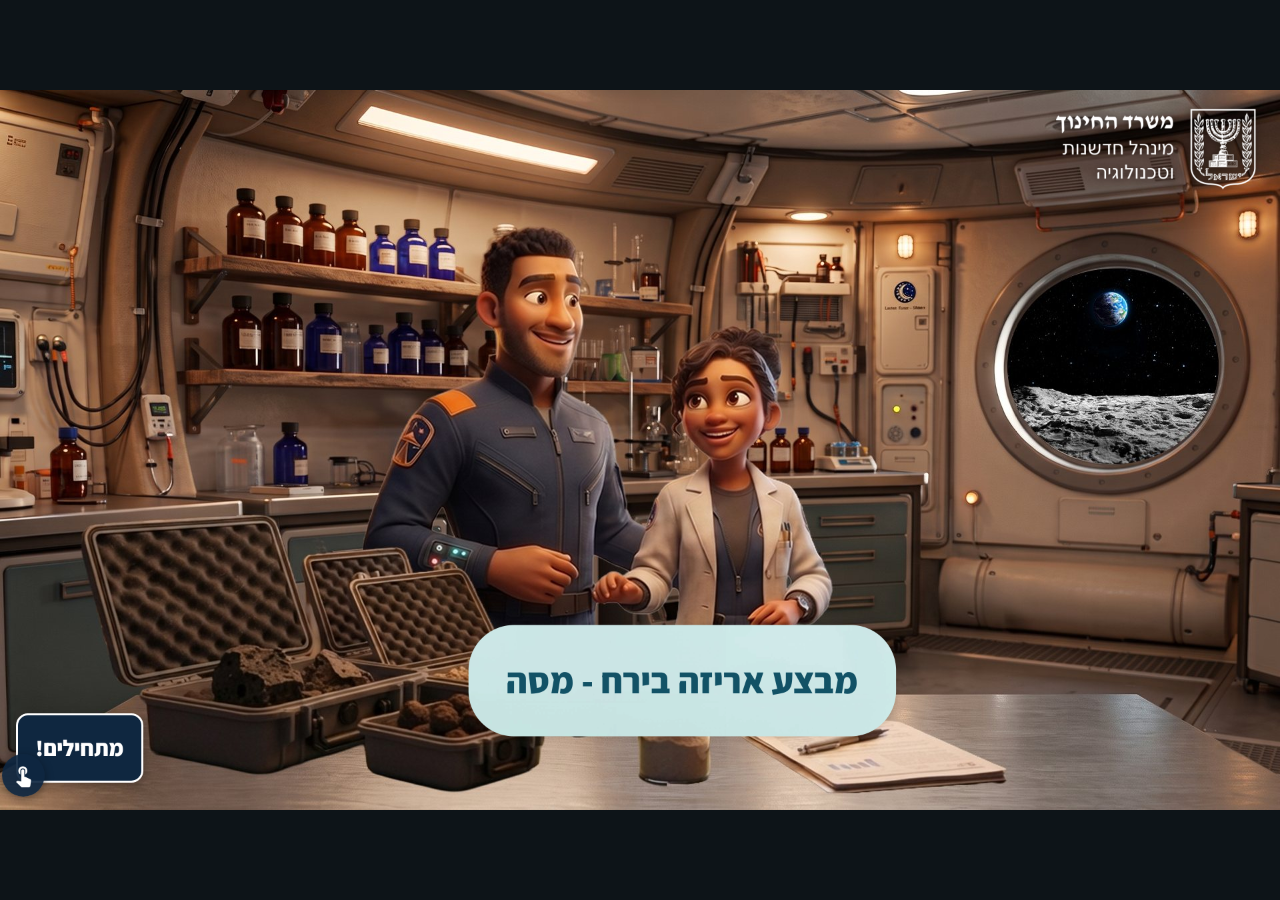
==== commit b19e0dd0: "qa_dd" ====
--- a/index.html
+++ b/index.html
@@ -4,7 +4,7 @@
   <meta charset="UTF-8">
   <meta name="viewport" content="width=device-width, initial-scale=1.0">
   <title>לומדת מסה — STEM</title>
-  <link rel="stylesheet" href="styles.css?v=290348d1">
+  <link rel="stylesheet" href="styles.css?v=2ac7b9eb">
 </head>
 <body>
 
@@ -16,8 +16,8 @@
     <div class="smeta" data-type="content" aria-hidden="true" hidden></div>
     <img class="screen-bg" src="assets/images/bg-title.jpg?v=c88e4f99" alt="">
     <img class="video-logo" src="assets/images/logo-moe.png?v=e6db135e" alt="משרד החינוך – מינהל חדשנות וטכנולוגיה">
-    <img src="assets/images/banner-1.png?v=32d9c047" alt="" style="position:absolute; left:0px; top:-32px; width:1920px; height:1080px; z-index:5; pointer-events:none;">
-    <div style="position:absolute; left:700px; top:18px; width:646px; height:171px; z-index:6; text-align:center; padding:0 14px; box-sizing:border-box;">
+    <img src="assets/images/banner-1.png?v=32d9c047" alt="" style="position:absolute; left:0px; top:750px; width:1920px; height:1080px; z-index:5; pointer-events:none;">
+    <div style="position:absolute; left:700px; top:800px; width:646px; height:171px; z-index:6; text-align:center; padding:0 14px; box-sizing:border-box;">
       <p class="stitle" style="margin:0; font-weight:800; font-size:54px; color:#125266; line-height:171px;">מבצע אריזה בירח - מסה</p>
     </div>
     <button class="methodbtn start-btn" type="button" onclick="document.getElementById('nav-fwd').click();" style="left:24px; top:935px; right:auto; bottom:auto; font-size:34px;">מתחילים!</button>
@@ -27,7 +27,7 @@
   <section class="screen" data-screen="2">
     <div class="smeta" data-type="video" data-gate="video" aria-hidden="true" hidden></div>
     <div class="videoscreen">
-      <video class="video-el" src="assets/video/video_slide_1.mp4?v=7e5f04ce" playsinline preload="auto"></video>
+      <video class="video-el" src="assets/video/video_slide_1.mp4?v=bcac01ae" playsinline preload="auto"></video>
       <button class="video-play" type="button" aria-label="נגן את הסרטון">▶</button>
       <div class="video-cap" data-vcap aria-live="polite"></div>
       <div class="vctrls" dir="ltr">
@@ -122,7 +122,7 @@
     </div>
     <div class="modal glossmodal" id="grav-modal" hidden>
       <div class="modal__box">
-        <button class="modal__close" type="button" aria-label="סגירה"><img src="assets/images/popup-x.png?v=2c93cf0c" alt=""></button>
+        <button class="modal__close" type="button" aria-label="סגירה"><img src="assets/images/popup-x.png?v=46989711" alt=""></button>
         <p><b>כוח הכבידה</b> הוא אחד הכוחות היסודיים בטבע. כל גֶּרֶם שמים, כמו הירח, השמש וכדור הארץ, מפעיל כוח כבידה על גופים הנמצאים בסביבתו. עוצמת כוח הכבידה תלויה במסה של גרם השמים ובמרחק ממנו.</p>
         <p><b>המשקל</b> הוא כוח הכבידה שגֶּרֶם שמים מפעיל על גוף מסוים.</p>
       </div>
@@ -135,11 +135,11 @@
     <div class="smeta" data-type="content" data-gate="dialogue" aria-hidden="true" hidden></div>
     <img class="screen-bg" src="assets/images/bg-7.jpg?v=be80d33d" alt="הסלע מוצג בשלושה תנאי כבידה: כדור הארץ, הירח וחללית">
     <div class="bubble" data-reveal data-reveal-order="0" style="position:absolute; left:352px; top:86px; width:554px; height:212px;">
-      <img class="bubble__img" src="assets/images/bubble-7-gal.png?v=ebe15d0b" alt="">
+      <img class="bubble__img" src="assets/images/bubble-7-gal.png?v=2e687a79" alt="">
       <div class="bubble__text" style="position:absolute; top:10px; bottom:40px; padding:0 30px; font-size:34px;"><p>הבנתי, המשקל של הסלע תלוי בעוצמת הכבידה, ולכן הוא משתנה ממקום למקום. אבל מה עם המסה?</p></div>
     </div>
     <div class="bubble" data-reveal data-reveal-order="1" data-reveal-delay="2200" style="position:absolute; left:781px; top:264px; width:440px; height:212px;">
-      <img class="bubble__img" src="assets/images/bubble-7-shira.png?v=caa594ea" alt="">
+      <img class="bubble__img" src="assets/images/bubble-7-shira.png?v=6aaa0cc6" alt="">
       <div class="bubble__text" style="position:absolute; top:10px; bottom:42px; padding:0 26px; font-size:34px;"><p>מה אתה חושב, גל? האם כמות החומר שבסלע השתנתה במעבר ממקום למקום?</p></div>
     </div>
   </section>
@@ -148,12 +148,12 @@
   <section class="screen" data-screen="6">
     <div class="smeta" data-type="question" data-qid="q1" data-answer="1" data-points="12.5" data-fb-correct="נכון! כמות החומר (המסה) נשמרת, ואילו המשקל תלוי בעוצמת הכבידה ולכן משתנה ממקום למקום." data-fb-partial="נכון חלקית." data-fb-none="כל הכבוד על הניסיון." aria-hidden="true" hidden></div>
     <img class="screen-bg" src="assets/images/bg-lab-dark.jpg?v=665fc3b2" alt="">
-    <button class="methodbtn methodbtn--icon" type="button" data-modal="grav-applet-modal" style="left:26px; top:26px;"><img class="methodbtn__icon" src="assets/images/icon-gravity.png?v=f08a75a8" alt=""><span>כבידה בתנועה</span></button>
+    <button class="methodbtn methodbtn--icon" type="button" data-modal="grav-applet-modal" style="left:26px; top:26px;"><img class="methodbtn__icon" src="assets/images/icon-gravity.png?v=39a4c7d9" alt=""><span>כבידה בתנועה</span></button>
     <ol class="qprogress" data-active="1" data-total="8" aria-label="התקדמות בשאלות" style="position:absolute; left:1272px; top:42px;"></ol>
     <div style="position:absolute; left:180px; top:155px; width:1630px; height:760px; background:rgba(250,251,252,.94); border-radius:40px; box-shadow:0 18px 50px rgba(0,0,0,.35);"></div>
     <div class="qstem" style="position:absolute; left:250px; top:180px; width:1480px;"><h2>שאלה 1:</h2><p>עִזרו לגל להבין את ההבדל בין מסה (כמות החומר) לבין משקל (כוח הכבידה שפועל על הגוף).</p><p class="q-bold">השלימו את החסר בפסקה הבאה:</p></div>
-    <img src="assets/images/img-8-q1.png?v=04d9a5af" alt="הסלע בשלושה מצבים: כדור הארץ, ירח וחללית" style="position:absolute; left:190px; top:356px; width:380px; height:420px;">
-    <div class="qfill" style="position:absolute; left:600px; top:368px; width:1130px; font-size:36px; line-height:1.5;"><p>כשמעבירים את הסלע מהירח לכדור הארץ, כמות החומר שבתוכו <select class="qselect" data-answer="לא משתנה" aria-label="השלמה 1"><option value="">בחרו…</option><option value="משתנה">משתנה</option><option value="לא משתנה">לא משתנה</option></select>.</p><p>אם לא מוסיפים לגוף חומר ולא גורעים ממנו חומר, כמות החומר בגוף, כלומר ה<select class="qselect" data-answer="מסה" aria-label="השלמה 2"><option value="">בחרו…</option><option value="מסה">מסה</option><option value="נפח">נפח</option><option value="משקל">משקל</option></select> נשארת קבועה. זהו חוק שימור ה<select class="qselect" data-answer="מסה" aria-label="השלמה 3"><option value="">בחרו…</option><option value="מסה">מסה</option><option value="נפח">נפח</option><option value="משקל">משקל</option></select>.</p><p>לעומת זאת, משקלו של הסלע <select class="qselect" data-answer="משתנה" aria-label="השלמה 4"><option value="">בחרו…</option><option value="משתנה">משתנה</option><option value="לא משתנה">לא משתנה</option></select> ממקום למקום מפני שכוח הכבידה <select class="qselect" data-answer="שונה" aria-label="השלמה 5"><option value="">בחרו…</option><option value="שונה">שונה</option><option value="שווה">שווה</option></select> בין גרמי שמיים שונים. בירח משקלו <select class="qselect" data-answer="קטן יותר מ" aria-label="השלמה 6"><option value="">בחרו…</option><option value="קטן יותר מ">קטן יותר מ</option><option value="גדול יותר מ">גדול יותר מ</option><option value="שווה ל">שווה ל</option></select> משקלו בכדור הארץ, ואילו בחללית בדרך מהירח לכדור הארץ אין לו <select class="qselect" data-answer="משקל" aria-label="השלמה 7"><option value="">בחרו…</option><option value="משקל">משקל</option><option value="מסה">מסה</option></select> כלל, ולכן הוא מרחף.</p></div>
+    <img src="assets/images/img-8-q1.png?v=04d9a5af" alt="הסלע בשלושה מצבים: כדור הארץ, ירח וחללית" style="position:absolute; left:1360px; top:356px; width:380px; height:420px;">
+    <div class="qfill" style="position:absolute; left:250px; top:368px; width:1080px; font-size:36px; line-height:1.5;"><p>כשמעבירים את הסלע מהירח לכדור הארץ, כמות החומר שבתוכו <select class="qselect" data-answer="לא משתנה" aria-label="השלמה 1"><option value="">בחרו…</option><option value="משתנה">משתנה</option><option value="לא משתנה">לא משתנה</option></select>.</p><p>אם לא מוסיפים לגוף חומר ולא גורעים ממנו חומר, כמות החומר בגוף, כלומר ה<select class="qselect" data-answer="מסה" aria-label="השלמה 2"><option value="">בחרו…</option><option value="מסה">מסה</option><option value="נפח">נפח</option><option value="משקל">משקל</option></select> נשארת קבועה. זהו חוק שימור ה<select class="qselect" data-answer="מסה" aria-label="השלמה 3"><option value="">בחרו…</option><option value="מסה">מסה</option><option value="נפח">נפח</option><option value="משקל">משקל</option></select>.</p><p>לעומת זאת, משקלו של הסלע <select class="qselect" data-answer="משתנה" aria-label="השלמה 4"><option value="">בחרו…</option><option value="משתנה">משתנה</option><option value="לא משתנה">לא משתנה</option></select> ממקום למקום מפני שכוח הכבידה <select class="qselect" data-answer="שונה" aria-label="השלמה 5"><option value="">בחרו…</option><option value="שונה">שונה</option><option value="שווה">שווה</option></select> בין גרמי שמיים שונים. בירח משקלו <select class="qselect" data-answer="קטן יותר מ" aria-label="השלמה 6"><option value="">בחרו…</option><option value="קטן יותר מ">קטן יותר מ</option><option value="גדול יותר מ">גדול יותר מ</option><option value="שווה ל">שווה ל</option></select> משקלו בכדור הארץ, ואילו בחללית בדרך מהירח לכדור הארץ אין לו <select class="qselect" data-answer="משקל" aria-label="השלמה 7"><option value="">בחרו…</option><option value="משקל">משקל</option><option value="מסה">מסה</option></select> כלל, ולכן הוא מרחף.</p></div>
     <button class="btn--check check-btn" type="button" aria-label="בדיקה" hidden style="position:absolute; left:800px; top:756px; width:162px; height:106px;">
       <img src="assets/images/check-button.png?v=c5b0a525" alt="">
     </button>
@@ -165,7 +165,7 @@
     <!-- gravity applet popup (the same simulation as screen 4) -->
     <div class="modal appletmodal" id="grav-applet-modal" hidden>
       <div class="modal__box">
-        <button class="modal__close" type="button" aria-label="סגירה"><img src="assets/images/popup-x.png?v=2c93cf0c" alt=""></button>
+        <button class="modal__close" type="button" aria-label="סגירה"><img src="assets/images/popup-x.png?v=46989711" alt=""></button>
         <iframe src="applets/gravity-rock-drop/index.html?embed=1&amp;v=8" title="יישומון: כבידה בתנועה — כדור הארץ, הירח והחלל" allowtransparency="true" scrolling="no"></iframe>
       </div>
     </div>
@@ -173,17 +173,17 @@
 
   <!-- ===== SCREEN 7 — PPT 10 — Gal, Shira, then the two instrument cards ===== -->
   <section class="screen" data-screen="7">
-    <div class="smeta" data-type="content" data-gate="dialogue" data-next="9" aria-hidden="true" hidden></div>
-    <img class="screen-bg" src="assets/images/bg-lab-dark.jpg?v=665fc3b2" alt="">
-    <img class="avatar" data-reveal data-reveal-order="0" src="assets/images/gal-avatar.png?v=52f4dcf5" alt="גל" style="position:absolute; left:1563px; top:62px; width:189px; height:189px;">
+    <div class="smeta" data-type="content" data-gate="dialogue" aria-hidden="true" hidden></div>
+    <img class="screen-bg" src="assets/images/bg-lab-dark.jpg?v=665fc3b2" alt="">
+    <img class="avatar" data-reveal data-reveal-order="0" src="assets/images/gal-avatar.png?v=822bcbd1" alt="גל" style="position:absolute; left:1563px; top:62px; width:189px; height:189px;">
     <div class="bubble" data-reveal data-reveal-order="0" style="position:absolute; left:658px; top:41px; width:909px; height:142px;">
-      <img class="bubble__img" src="assets/images/bubble-10-gal.png?v=d6859125" alt="">
+      <img class="bubble__img" src="assets/images/bubble-10-gal.png?v=063e5f7f" alt="">
       <div class="bubble__text" style="position:absolute; top:22px; bottom:38px; padding:0 42px; font-size:34px;"><p>הבנתי את ההבדל בין מסה למשקל. אבל איך אפשר למדוד אותם?</p></div>
     </div>
-    <img class="avatar" data-reveal data-reveal-order="1" data-reveal-delay="2200" src="assets/images/shira-avatar.png?v=2f2c877f" alt="שירה" style="position:absolute; left:167px; top:158px; width:189px; height:189px;">
+    <img class="avatar" data-reveal data-reveal-order="1" data-reveal-delay="2200" src="assets/images/shira-avatar.png?v=dc12f472" alt="שירה" style="position:absolute; left:167px; top:158px; width:189px; height:189px;">
     <div class="bubble" data-reveal data-reveal-order="1" data-reveal-delay="2200" style="position:absolute; left:381px; top:181px; width:909px; height:142px;">
-      <img class="bubble__img" src="assets/images/bubble-10-shira.png?v=47d642ce" alt="">
-      <div class="bubble__text" style="position:absolute; top:22px; bottom:38px; padding:0 42px; font-size:34px;"><p>משקל מודדים בעזרת <button class="jump" type="button" data-goto="8">מד כוח</button> ומסה מודדים בעזרת מאזניים.</p></div>
+      <img class="bubble__img" src="assets/images/bubble-10-shira.png?v=a10c00e8" alt="">
+      <div class="bubble__text" style="position:absolute; top:22px; bottom:38px; padding:0 42px; font-size:34px;"><p>משקל מודדים בעזרת <button class="jump" type="button" data-modal="force-modal">מד כוח</button> ומסה מודדים בעזרת מאזניים.</p></div>
     </div>
     <div data-reveal data-reveal-order="2" data-reveal-delay="3300" style="position:absolute; left:980px; top:364px; width:598px; height:615px; background:rgba(250,251,252,.93); border-radius:28px;"></div>
     <div class="slabel" data-reveal data-reveal-order="2" data-reveal-delay="3300" style="position:absolute; left:980px; top:392px; width:598px; font-size:42px; font-weight:800; color:#395536; text-align:center;">מד כוח</div>
@@ -191,73 +191,81 @@
     <div class="slabel" data-reveal data-reveal-order="2" data-reveal-delay="3300" style="position:absolute; left:1009px; top:895px; width:540px; font-size:33px; font-weight:700; color:#2b2b2b; text-align:center; line-height:1.3;">משקל מודדים במד כוח ביחידות של ניוטון</div>
     <div data-reveal data-reveal-order="3" data-reveal-delay="3900" style="position:absolute; left:331px; top:364px; width:598px; height:615px; background:rgba(250,251,252,.93); border-radius:28px;"></div>
     <div class="slabel" data-reveal data-reveal-order="3" data-reveal-delay="3900" style="position:absolute; left:331px; top:392px; width:598px; font-size:42px; font-weight:800; color:#395536; text-align:center;">מאזניים</div>
-    <img data-reveal data-reveal-order="3" data-reveal-delay="3900" src="assets/images/scale-card.png?v=fcc40345" alt="מאזניים דיגיטליים ועליהם דגימת סלע" style="position:absolute; left:373px; top:561px; width:483px; height:264px; mix-blend-mode:multiply;">
+    <img data-reveal data-reveal-order="3" data-reveal-delay="3900" src="assets/images/scale-card.png?v=9675b9e6" alt="מאזניים דיגיטליים ועליהם דגימת סלע" style="position:absolute; left:373px; top:561px; width:483px; height:264px; mix-blend-mode:multiply;">
     <div class="slabel" data-reveal data-reveal-order="3" data-reveal-delay="3900" style="position:absolute; left:410px; top:878px; width:440px; font-size:33px; font-weight:700; color:#2b2b2b; text-align:center; line-height:1.3;">מסה מודדים במאזניים ביחידות של גרם, קילוגרם וכדומה</div>
-  </section>
-
-  <!-- ===== SCREEN 8 — PPT 11 — מד-הכוח (optional side-trip, reached from screen 7's link) ===== -->
-  <section class="screen" data-screen="8">
-    <div class="smeta" data-type="content" data-gate="deadend" aria-hidden="true" hidden></div>
-    <img class="screen-bg" src="assets/images/bg-lab-dark.jpg?v=665fc3b2" alt="מעבדת תחנת העגינה">
-    <div class="topbanner" data-reveal data-reveal-order="0" style="left:1340px; top:0px; width:580px; height:107px;">
-      <div class="topbanner__text" style="font-size:33px; padding:26px 34px 14px;"><p>לחצו על הלשוניות והכירו את מד-הכוח:</p></div>
-    </div>
-    <button class="tab" type="button" data-panel="units" aria-expanded="false" data-reveal data-reveal-order="1" style="position:absolute; left:1197px; top:139px; width:381px; height:89px;">
-      <img class="tab__art" src="assets/images/panel-11-tab.png?v=d8ff7da5" alt="">
-      <img class="tab__x" src="assets/images/tab-x.png?v=367874ed" alt="">
-      <span class="tab__label">יחידות מידה</span>
-    </button>
-    <div class="tabpanel" data-for="units" style="position:absolute; left:1197px; top:221px; width:381px; height:235px;" hidden>
-      <img class="tabpanel__art" src="assets/images/panel-11-open.png?v=3115433a" alt="">
-      <div class="tabpanel__text"><p>בעוד שאת המסה מודדים ביחידות של גרמים, את המשקל מודדים ביחידות של ניוטון.</p></div>
-    </div>
-    <button class="tab" type="button" data-panel="works" aria-expanded="false" data-reveal data-reveal-order="1" style="position:absolute; left:770px; top:139px; width:381px; height:89px;">
-      <img class="tab__art" src="assets/images/panel-11-tab.png?v=d8ff7da5" alt="">
-      <img class="tab__x" src="assets/images/tab-x.png?v=367874ed" alt="">
-      <span class="tab__label">איך הוא עובד?</span>
-    </button>
-    <div class="tabpanel" data-for="works" style="position:absolute; left:770px; top:221px; width:381px; height:235px;" hidden>
-      <img class="tabpanel__art" src="assets/images/panel-11-open.png?v=3115433a" alt="">
-      <div class="tabpanel__text"><p>בתוך המכשיר יש קפיץ. ככל שהמשיכה של גֶּרֶם השמים (הכבידה) חזקה יותר, הקפיץ נמתח יותר והמספר על הצג עולה.</p></div>
-    </div>
-    <button class="tab" type="button" data-panel="measures" aria-expanded="false" data-reveal data-reveal-order="1" style="position:absolute; left:331px; top:139px; width:381px; height:89px;">
-      <img class="tab__art" src="assets/images/panel-11-tab.png?v=d8ff7da5" alt="">
-      <img class="tab__x" src="assets/images/tab-x.png?v=367874ed" alt="">
-      <span class="tab__label">מה הוא מודד?</span>
-    </button>
-    <div class="tabpanel" data-for="measures" style="position:absolute; left:331px; top:221px; width:381px; height:235px;" hidden>
-      <img class="tabpanel__art" src="assets/images/panel-11-open.png?v=3115433a" alt="">
-      <div class="tabpanel__text"><p>מד-הכוח מודד משקל – זהו הכוח שבו גֶּרֶם שמים (כמו כדור הארץ או הירח) מושך אליו גוף או חומר.</p></div>
-    </div>
-    <img data-reveal data-reveal-order="2" src="assets/images/img-11.png?v=f05b60ae" alt="מד כוח ובו דגימת סלע — בכדור הארץ ובירח" style="position:absolute; left:332px; top:158px; width:1247px; height:882px;">
-    <div class="slabel" data-reveal data-reveal-order="2" style="position:absolute; left:336px; top:496px; width:590px; font-size:34px; font-weight:800; color:#2f5d3a; text-align:center;">כדור הארץ</div>
-    <div class="slabel" data-reveal data-reveal-order="2" style="position:absolute; left:988px; top:496px; width:590px; font-size:34px; font-weight:800; color:#2f5d3a; text-align:center;">ירח</div>
-    <div class="slabel" data-reveal data-reveal-order="2" style="position:absolute; left:376px; top:658px; width:95px; height:81px; color:#fff; font-size:31px; font-weight:700; text-align:center; line-height:1.15; display:flex; flex-direction:column; align-items:center; justify-content:center;">0.57<span>ניוטון</span></div>
-    <div class="slabel" data-reveal data-reveal-order="2" style="position:absolute; left:1007px; top:678px; width:95px; height:81px; color:#fff; font-size:31px; font-weight:700; text-align:center; line-height:1.15; display:flex; flex-direction:column; align-items:center; justify-content:center;">0.095<span>ניוטון</span></div>
-  </section>
+    <!-- מד-הכוח: an optional popup over this screen, opened by the "מד כוח" link in
+         Shira's bubble. Was screen 8 (a deadend screen) until it became a popup —
+         the layout below is still authored in full 1920x1080 stage coordinates and
+         .screenmodal__inner scales it down into the card. -->
+    <div class="modal screenmodal" id="force-modal" hidden>
+      <div class="modal__box">
+        <button class="modal__close" type="button" aria-label="סגירה"><img src="assets/images/popup-x.png?v=46989711" alt=""></button>
+        <div class="screenmodal__stage">
+          <div class="screenmodal__inner">
+        <div class="topbanner" style="left:1340px; top:0px; width:580px; height:107px;">
+          <div class="topbanner__text" style="font-size:33px; padding:26px 34px 14px;"><p>לחצו על הלשוניות והכירו את מד-הכוח:</p></div>
+        </div>
+        <button class="tab" type="button" data-panel="units" aria-expanded="false" style="position:absolute; left:1197px; top:139px; width:381px; height:89px;">
+          <img class="tab__art" src="assets/images/panel-11-tab.png?v=fec7f3a8" alt="">
+          <img class="tab__x" src="assets/images/tab-x.png?v=d24c3c8b" alt="">
+          <span class="tab__label">יחידות מידה</span>
+        </button>
+        <div class="tabpanel" data-for="units" style="position:absolute; left:1197px; top:221px; width:381px; height:235px;" hidden>
+          <img class="tabpanel__art" src="assets/images/panel-11-open.png?v=f0d232ce" alt="">
+          <div class="tabpanel__text"><p>בעוד שאת המסה מודדים ביחידות של גרמים, את המשקל מודדים ביחידות של ניוטון.</p></div>
+        </div>
+        <button class="tab" type="button" data-panel="works" aria-expanded="false" style="position:absolute; left:770px; top:139px; width:381px; height:89px;">
+          <img class="tab__art" src="assets/images/panel-11-tab.png?v=fec7f3a8" alt="">
+          <img class="tab__x" src="assets/images/tab-x.png?v=d24c3c8b" alt="">
+          <span class="tab__label">איך הוא עובד?</span>
+        </button>
+        <div class="tabpanel" data-for="works" style="position:absolute; left:770px; top:221px; width:381px; height:235px;" hidden>
+          <img class="tabpanel__art" src="assets/images/panel-11-open.png?v=f0d232ce" alt="">
+          <div class="tabpanel__text"><p>בתוך המכשיר יש קפיץ. ככל שהמשיכה של גֶּרֶם השמים (הכבידה) חזקה יותר, הקפיץ נמתח יותר והמספר על הצג עולה.</p></div>
+        </div>
+        <button class="tab" type="button" data-panel="measures" aria-expanded="false" style="position:absolute; left:331px; top:139px; width:381px; height:89px;">
+          <img class="tab__art" src="assets/images/panel-11-tab.png?v=fec7f3a8" alt="">
+          <img class="tab__x" src="assets/images/tab-x.png?v=d24c3c8b" alt="">
+          <span class="tab__label">מה הוא מודד?</span>
+        </button>
+        <div class="tabpanel" data-for="measures" style="position:absolute; left:331px; top:221px; width:381px; height:235px;" hidden>
+          <img class="tabpanel__art" src="assets/images/panel-11-open.png?v=f0d232ce" alt="">
+          <div class="tabpanel__text"><p>מד-הכוח מודד משקל – זהו הכוח שבו גֶּרֶם שמים (כמו כדור הארץ או הירח) מושך אליו גוף או חומר.</p></div>
+        </div>
+        <img src="assets/images/img-11.png?v=f05b60ae" alt="מד כוח ובו דגימת סלע — בכדור הארץ ובירח" style="position:absolute; left:332px; top:158px; width:1247px; height:882px;">
+        <div class="slabel" style="position:absolute; left:336px; top:496px; width:590px; font-size:34px; font-weight:800; color:#2f5d3a; text-align:center;">כדור הארץ</div>
+        <div class="slabel" style="position:absolute; left:988px; top:496px; width:590px; font-size:34px; font-weight:800; color:#2f5d3a; text-align:center;">ירח</div>
+        <div class="slabel" style="position:absolute; left:376px; top:658px; width:95px; height:81px; color:#fff; font-size:31px; font-weight:700; text-align:center; line-height:1.15; display:flex; flex-direction:column; align-items:center; justify-content:center;">0.57<span>ניוטון</span></div>
+        <div class="slabel" style="position:absolute; left:1007px; top:678px; width:95px; height:81px; color:#fff; font-size:31px; font-weight:700; text-align:center; line-height:1.15; display:flex; flex-direction:column; align-items:center; justify-content:center;">0.095<span>ניוטון</span></div>
+          </div>
+        </div>
+      </div>
+    </div>
+  </section>
+
 
   <!-- ===== SCREEN 9 — PPT 12 — Gal, Shira, then the balance applet (gated on APPLET_DONE) ===== -->
   <section class="screen" data-screen="9">
-    <div class="smeta" data-type="applet" data-gate="applet" data-prev="7" aria-hidden="true" hidden></div>
+    <div class="smeta" data-type="applet" data-gate="applet" aria-hidden="true" hidden></div>
     <img class="screen-bg" src="assets/images/bg-lab-dark.jpg?v=665fc3b2" alt="שירה וגל ליד מאזני הכפות במעבדה">
-    <img class="avatar" data-reveal data-reveal-order="0" src="assets/images/gal-avatar.png?v=52f4dcf5" alt="גל" style="position:absolute; left:1563px; top:62px; width:189px; height:189px;">
+    <img class="avatar" data-reveal data-reveal-order="0" src="assets/images/gal-avatar.png?v=822bcbd1" alt="גל" style="position:absolute; left:1563px; top:62px; width:189px; height:189px;">
     <div class="bubble" data-reveal data-reveal-order="0" style="position:absolute; left:1281px; top:49px; width:276px; height:124px;">
-      <img class="bubble__img" src="assets/images/bubble-12-a.png?v=bca59546" alt="">
+      <img class="bubble__img" src="assets/images/bubble-12-a.png?v=72ed6361" alt="">
       <div class="bubble__text" style="position:absolute; top:8px; bottom:17px; padding:0 22px; font-size:34px;"><p>יש לנו מאזניים?</p></div>
     </div>
-    <img class="avatar" data-reveal data-reveal-order="1" data-reveal-delay="1100" src="assets/images/shira-avatar.png?v=2f2c877f" alt="שירה" style="position:absolute; left:167px; top:133px; width:189px; height:189px;">
+    <img class="avatar" data-reveal data-reveal-order="1" data-reveal-delay="1100" src="assets/images/shira-avatar.png?v=dc12f472" alt="שירה" style="position:absolute; left:167px; top:133px; width:189px; height:189px;">
     <div class="bubble" data-reveal data-reveal-order="1" data-reveal-delay="1100" style="position:absolute; left:388px; top:187px; width:1070px; height:124px;">
-      <img class="bubble__img" src="assets/images/bubble-12-b.png?v=dbe378cf" alt="">
+      <img class="bubble__img" src="assets/images/bubble-12-b.png?v=0643fe69" alt="">
       <div class="bubble__text" style="position:absolute; top:8px; bottom:17px; padding:0 36px; font-size:34px;"><p>כן, ישנם סוגים שונים של מאזניים, כמו מאזניים דיגיטליים, מאזני כפות ומאזני כף. אנחנו כאן בירח נשתמש במאזני כפות, אתה יודע כיצד משתמשים בהם?</p></div>
     </div>
-    <iframe class="applet-frame" src="applets/gravity-scale-lab/index.html?embed=1&amp;v=16" title="יישומון: מדידת מסה במאזני כפות — כדור הארץ מול הירח" allowtransparency="true" scrolling="no" data-fixed-height data-reveal data-reveal-order="2" data-reveal-delay="2300" style="position:absolute; left:255px; top:330px; width:1410px; height:744px;"></iframe>
+    <iframe class="applet-frame" src="applets/gravity-scale-lab/index.html?embed=1&amp;v=17" title="יישומון: מדידת מסה במאזני כפות — כדור הארץ מול הירח" allowtransparency="true" scrolling="no" data-fixed-height data-reveal data-reveal-order="2" data-reveal-delay="2300" style="position:absolute; left:255px; top:330px; width:1410px; height:744px;"></iframe>
   </section>
 
   <!-- ===== SCREEN 10 — PPT 13-14 — Q2, multi-select, applet in a modal ===== -->
   <section class="screen" data-screen="10">
     <div class="smeta" data-type="question" data-qid="q2" data-multi="true" data-answer="3,5,6" data-points="12.5" data-fb-correct="נכון! המסה של דגימת הסלep זהה בשני המקומות, והכבידה פועלת באותה מידה על שתי הכפות — ולכן המאזניים מאוזנים בשניהם." data-fb-partial="נכון חלקית." data-fb-none="כל הכבוד על הניסיון." aria-hidden="true" hidden></div>
     <img class="screen-bg" src="assets/images/bg-lab-dark.jpg?v=665fc3b2" alt="">
-    <button class="methodbtn methodbtn--icon" type="button" data-modal="scale-modal" style="left:26px; top:26px;"><img class="methodbtn__icon" src="assets/images/icon-balance.png?v=9318a74f" alt=""><span>מדידת מסה<br>במאזניים</span></button>
+    <button class="methodbtn methodbtn--icon" type="button" data-modal="scale-modal" style="left:26px; top:26px;"><img class="methodbtn__icon" src="assets/images/icon-balance.png?v=13623b1f" alt=""><span>מדידת מסה<br>במאזניים</span></button>
     <ol class="qprogress" data-active="2" data-total="8" aria-label="התקדמות בשאלות" style="position:absolute; left:1272px; top:42px;"></ol>
     <div style="position:absolute; left:180px; top:155px; width:1630px; height:760px; background:rgba(250,251,252,.94); border-radius:40px; box-shadow:0 18px 50px rgba(0,0,0,.35);"></div>
     <div class="qstem" style="position:absolute; left:250px; top:180px; width:1480px;"><h2>שאלה 2:</h2><p>שירה מניחה את דגימת סלע האנורתוזיט על כף אחת ואת <button class="gloss-link" type="button" aria-expanded="false" aria-controls="tip-stones">אבני המסה<span class="gloss-link__icon" aria-hidden="true">i</span></button> על הכף השנייה. העזרו ב<button class="jump" type="button" data-modal="scale-modal">יישומון המאזניים</button> המדמה את תהליך מדידת המסה על פני הירח ועל פני כדור הארץ. מה אפשר להסיק מההדמיה?</p><p class="q-bold">סמנו את כל התשובות הנכונות:</p></div>
@@ -279,8 +287,8 @@
     </div>
     <div class="modal appletmodal" id="scale-modal" hidden>
       <div class="modal__box">
-        <button class="modal__close" type="button" aria-label="סגירה"><img src="assets/images/popup-x.png?v=2c93cf0c" alt=""></button>
-        <iframe src="applets/gravity-scale-lab/index.html?embed=1&amp;head=1&amp;v=16" title="יישומון: מדידת מסה במאזני כפות" allowtransparency="true" scrolling="no"></iframe>
+        <button class="modal__close" type="button" aria-label="סגירה"><img src="assets/images/popup-x.png?v=46989711" alt=""></button>
+        <iframe src="applets/gravity-scale-lab/index.html?embed=1&amp;head=1&amp;v=17" title="יישומון: מדידת מסה במאזני כפות" allowtransparency="true" scrolling="no"></iframe>
       </div>
     </div>
   </section>
@@ -289,7 +297,7 @@
   <section class="screen" data-screen="11">
     <div class="smeta" data-type="video" data-gate="video" aria-hidden="true" hidden></div>
     <div class="videoscreen">
-      <video class="video-el" src="assets/video/video_slide_11.mp4?v=c07b1286" playsinline preload="auto"></video>
+      <video class="video-el" src="assets/video/video_slide_11.mp4?v=2b291a8c" playsinline preload="auto"></video>
       <button class="video-play" type="button" aria-label="נגן את הסרטון">▶</button>
       <div class="video-cap" data-vcap aria-live="polite"></div>
       <div class="vctrls" dir="ltr">
@@ -325,7 +333,8 @@
     </div>
     <!-- the report lands with the bubble showing only the sample names; the reading
          is added to it two seconds later -->
-    <div class="report report--4row" data-reveal data-reveal-order="0" style="position:absolute; left:72px; top:0px; width:400px; height:387px;">
+    <div class="report report--4row report--art" data-reveal data-reveal-order="0" style="position:absolute; left:72px; top:0px; width:400px; height:468px;">
+      <img class="report__bg" src="assets/images/table-samples-report.png?v=42407d58" alt="">
       <div class="report__title">דוח נתונים</div>
       <div class="report__head"><span style="width:54%">דגימת הסלע</span><span style="width:46%">מדידת המסה</span></div>
       <div class="report__row"><span style="width:54%">אָנוֹרְתוֹזיט</span><span class="val" style="width:46%" data-reveal data-reveal-order="1" data-reveal-delay="2000">57 גרם</span></div>
@@ -361,7 +370,7 @@
     <div class="slabel" style="position:absolute; left:1420px; top:502px; width:300px; font-size:34px; font-weight:700; color:#17223a; text-align:center;">אחרי ניפוץ</div>
     <img src="assets/images/img-18-broken.png?v=329b136c" alt="הסלע לאחר שהתנפץ לחלקים" style="position:absolute; left:1422px; top:556px; width:318px; height:202px;">
     <div class="slabel" style="position:absolute; left:1545px; top:812px; width:240px; font-size:28px; font-weight:700; color:#17223a; text-align:center;">אבן קטנה</div>
-    <img src="assets/images/arrow-18.png?v=98d565e3" alt="" style="position:absolute; left:1720px; top:730px; width:20px; height:76px;">
+    <img src="assets/images/arrow-18.png?v=bf0c69f8" alt="" style="position:absolute; left:1720px; top:730px; width:20px; height:76px;">
     <div class="qfill" style="position:absolute; left:250px; top:420px; width:1080px; font-size:36px; line-height:1.5;"><p>1. באיזו יחידת מידה הייתם מודדים את מסת הסלע הגדול? <select class="qselect" data-answer="ק&quot;ג" aria-label="השלמה 1"><option value="">בחרו…</option><option value="ק&quot;ג">ק"ג</option><option value="גרם">גרם</option></select></p><p>2. באיזו יחידת מידה הייתם מודדים אבן קטנה שהתפרקה מהסלע הגדול? <select class="qselect" data-answer="גרם" aria-label="השלמה 2"><option value="">בחרו…</option><option value="ק&quot;ג">ק"ג</option><option value="גרם">גרם</option></select></p><p>3. מה ניתן לומר על המסה של החלקים שהתפרקו מתוך הסלע הגדול?</p><p>מסת החלקים יחד <select class="qselect" data-answer="שווה ל" aria-label="השלמה 3"><option value="">בחרו…</option><option value="גדולה מ">גדולה מ</option><option value="קטנה מ">קטנה מ</option><option value="שווה ל">שווה ל</option></select> מסת הסלע השלם.</p></div>
     <button class="btn--check check-btn" type="button" aria-label="בדיקה" hidden style="position:absolute; left:215px; top:700px; width:162px; height:106px;">
       <img src="assets/images/check-button.png?v=c5b0a525" alt="">
@@ -380,7 +389,8 @@
       <img class="bubble__img" src="assets/images/bubble-20.png?v=eb0428b6" alt="">
       <div class="bubble__text" style="position:absolute; top:14px; bottom:30px; padding:0 16px; font-size:33px;"><p>מסת דגימת סלע בזלת מארה נמדדה. נוסיף את הנתון לדוח הנתונים:</p></div>
     </div>
-    <div class="report report--4row" data-reveal data-reveal-order="0" style="position:absolute; left:72px; top:0px; width:400px; height:387px;">
+    <div class="report report--4row report--art" data-reveal data-reveal-order="0" style="position:absolute; left:72px; top:0px; width:400px; height:468px;">
+      <img class="report__bg" src="assets/images/table-samples-report.png?v=42407d58" alt="">
       <div class="report__title">דוח נתונים</div>
       <div class="report__head"><span style="width:54%">דגימת הסלע</span><span style="width:46%">מדידת המסה</span></div>
       <div class="report__row"><span style="width:54%">אָנוֹרְתוֹזִיט</span><span class="val" style="width:46%">57 גרם</span></div>
@@ -410,7 +420,7 @@
     <ol class="qprogress" data-active="4" data-total="8" aria-label="התקדמות בשאלות" style="position:absolute; left:1272px; top:42px;"></ol>
     <div style="position:absolute; left:180px; top:155px; width:1630px; height:760px; background:rgba(250,251,252,.94); border-radius:40px; box-shadow:0 18px 50px rgba(0,0,0,.35);"></div>
     <div class="qstem qstem--tight" style="position:absolute; left:250px; top:190px; width:562px;"><h2>שאלה 4:</h2><p>כשכפות המאזניים מאוזנות, סך כל אבני המסה שהונחו על כף המאזניים הוא 220 גרם.</p><p class="q-bold">האם נתון זה מייצג את כמות החומר של אבקת הרגולית שאותה רצינו למדוד?</p></div>
-    <img src="assets/images/img-22-q4.png?v=1d252d18" alt="מאזני כפות: כלי ובו אבקת רגולית מול אבני מסה" style="position:absolute; left:880px; top:224px; width:884px; height:630px;">
+    <img src="assets/images/img-22-q4.png?v=e2de0715" alt="מאזני כפות: כלי ובו אבקת רגולית מול אבני מסה" style="position:absolute; left:880px; top:224px; width:884px; height:630px;">
     <!-- captions restored as live text now that a caption-free export exists;
          geometry measured from the diff against the old baked version -->
     <div class="slabel slabel--out" data-reveal data-reveal-order="0" style="position:absolute; left:1438px; top:631px; width:300px; font-size:44px; text-align:center;"><span style="display:block; font-size:54px; line-height:34px;">200</span>גר'</div>
@@ -439,7 +449,8 @@
       <img class="bubble__img" src="assets/images/bubble-24.png?v=a7f4d5cc" alt="">
       <div class="bubble__text" style="position:absolute; top:14px; bottom:30px; padding:0 28px; font-size:34px;"><p>הבנתי. מסת הכלי עם אבקת הרגולית היא 220 גרם. מסת הכלי היא 100 גרם, כלומר מסת אבקת הרגולית שווה ל־120 גרם.</p></div>
     </div>
-    <div class="report report--4row" data-reveal data-reveal-order="0" style="position:absolute; left:72px; top:0px; width:400px; height:387px;">
+    <div class="report report--4row report--art" data-reveal data-reveal-order="0" style="position:absolute; left:72px; top:0px; width:400px; height:468px;">
+      <img class="report__bg" src="assets/images/table-samples-report.png?v=42407d58" alt="">
       <div class="report__title">דוח נתונים</div>
       <div class="report__head"><span style="width:54%">דגימת הסלע</span><span style="width:46%">מדידת המסה</span></div>
       <div class="report__row"><span style="width:54%">אָנוֹרְתוֹזִיט</span><span class="val" style="width:46%">57 גרם</span></div>
@@ -453,12 +464,12 @@
   <section class="screen" data-screen="19">
     <div class="smeta" data-type="content" data-gate="dialogue" aria-hidden="true" hidden></div>
     <img class="screen-bg" src="assets/images/bg-lab-dark.jpg?v=665fc3b2" alt="גל מניח גרגר בודד של רגולית על המאזניים">
-    <img class="avatar" data-reveal data-reveal-order="0" src="assets/images/gal-avatar.png?v=52f4dcf5" alt="גל" style="position:absolute; left:1563px; top:62px; width:189px; height:189px;">
+    <img class="avatar" data-reveal data-reveal-order="0" src="assets/images/gal-avatar.png?v=822bcbd1" alt="גל" style="position:absolute; left:1563px; top:62px; width:189px; height:189px;">
     <div class="bubble" data-reveal data-reveal-order="0" style="position:absolute; left:498px; top:48px; width:1059px; height:124px;">
       <img class="bubble__img" src="assets/images/bubble-25-a.png?v=7dec8c77" alt="">
       <div class="bubble__text" style="position:absolute; top:8px; bottom:17px; padding:0 28px; font-size:34px;"><p>שירה, הנחתי גרגר בודד של אבקת הרגולית על המאזניים שבהם מדדנו את מסת הכלי ואבקת הרגולית, אך כפות המאזניים לא זזו. לגרגר הזה אין מסה!</p></div>
     </div>
-    <img class="avatar" data-reveal data-reveal-order="1" data-reveal-delay="2200" src="assets/images/shira-avatar.png?v=2f2c877f" alt="שירה" style="position:absolute; left:167px; top:158px; width:189px; height:189px;">
+    <img class="avatar" data-reveal data-reveal-order="1" data-reveal-delay="2200" src="assets/images/shira-avatar.png?v=dc12f472" alt="שירה" style="position:absolute; left:167px; top:158px; width:189px; height:189px;">
     <div class="bubble" data-reveal data-reveal-order="1" data-reveal-delay="2200" style="position:absolute; left:389px; top:186px; width:495px; height:124px;">
       <img class="bubble__img" src="assets/images/bubble-25-b.png?v=7fd8f968" alt="">
       <div class="bubble__text" style="position:absolute; top:8px; bottom:17px; padding:0 28px; font-size:34px;"><p>אתה טועה, גל, לכל חומר בעולם יש מסה.</p></div>
@@ -494,7 +505,7 @@
   <section class="screen" data-screen="21">
     <div class="smeta" data-type="video" data-gate="video" aria-hidden="true" hidden></div>
     <div class="videoscreen">
-      <video class="video-el" src="assets/video/video_slide_21.mp4?v=9b3cb9c5" playsinline preload="auto"></video>
+      <video class="video-el" src="assets/video/video_slide_21.mp4?v=a7f6eaf0" playsinline preload="auto"></video>
       <button class="video-play" type="button" aria-label="נגן את הסרטון">▶</button>
       <div class="video-cap" data-vcap aria-live="polite"></div>
       <div class="vctrls" dir="ltr">
@@ -531,7 +542,7 @@
       <div class="bubble__text" style="position:absolute; top:14px; bottom:30px; padding:0 28px; font-size:34px;"><p>מדדתי את מסת דגימת סלע הבזלת הנקבובית שלוש פעמים, אך קיבלתי נתון אחד שערכו גבוה במיוחד:</p></div>
     </div>
     <div class="report report--3row report--art" data-reveal data-reveal-order="1" style="position:absolute; left:72px; top:0px; width:358px; height:316px; --rt-strip:25px;">
-      <img class="report__bg" src="assets/images/report-22.png?v=1e4812fb" alt="">
+      <img class="report__bg" src="assets/images/report-22.png?v=6cf7f08c" alt="">
       <div class="report__title">מדידת סלע<br>בזלת נקבובית</div>
       <div class="report__row"><span style="width:50%">מדידה 1</span><span class="val" style="width:50%">48.7 גרם</span></div>
       <div class="report__row"><span style="width:50%">מדידה 2</span><span class="val" style="width:50%">48.9 גרם</span></div>
@@ -550,9 +561,9 @@
     <ol class="qprogress" data-active="6" data-total="8" aria-label="התקדמות בשאלות" style="position:absolute; left:1272px; top:42px;"></ol>
     <div style="position:absolute; left:180px; top:155px; width:1630px; height:760px; background:rgba(250,251,252,.94); border-radius:40px; box-shadow:0 18px 50px rgba(0,0,0,.35);"></div>
     <div class="qstem" style="position:absolute; left:250px; top:210px; width:900px;"><h2>שאלה 6:</h2><p class="q-bold">כיצד על צוות המעבדה לנהוג במקרה של תוצאה חריגה כזו? מדוע?</p></div>
-    <img data-reveal data-reveal-order="1" src="assets/images/img-26.png?v=efb97791" alt="דגימת סלע בזלת נקבובית" style="position:absolute; left:1300px; top:560px; width:417px; height:316px;">
+    <img data-reveal data-reveal-order="1" src="assets/images/img-26.png?v=495ad985" alt="דגימת סלע בזלת נקבובית" style="position:absolute; left:1300px; top:560px; width:417px; height:316px;">
     <div class="report report--3row report--art" data-reveal data-reveal-order="0" style="position:absolute; left:1332px; top:155px; width:358px; height:386px; --rt-strip:95px;">
-      <img class="report__bg" src="assets/images/report-23.png?v=86dc6567" alt="">
+      <img class="report__bg" src="assets/images/report-23.png?v=b98b9583" alt="">
       <div class="report__title">מדידת סלע<br>בזלת נקבובית</div>
       <div class="report__row"><span style="width:50%">מדידה 1</span><span class="val" style="width:50%">48.7 גרם</span></div>
       <div class="report__row"><span style="width:50%">מדידה 2</span><span class="val" style="width:50%">48.9 גרם</span></div>
@@ -582,7 +593,8 @@
       <img class="bubble__img" src="assets/images/bubble-32.png?v=e0972815" alt="">
       <div class="bubble__text" style="position:absolute; top:14px; bottom:30px; padding:0 20px; font-size:34px;"><p>סיימנו לתעד את נתוני המסה והנפח של דגימות הסלע בדוח, כעת נוכל להתאים להן אריזות ולשלוח אותן באופן בטוח לכדור הארץ.</p></div>
     </div>
-    <div class="report report--4row" data-reveal data-reveal-order="0" style="position:absolute; left:72px; top:0px; width:400px; height:387px;">
+    <div class="report report--4row report--art" data-reveal data-reveal-order="0" style="position:absolute; left:72px; top:0px; width:400px; height:468px;">
+      <img class="report__bg" src="assets/images/table-samples-report.png?v=42407d58" alt="">
       <div class="report__title">דוח נתונים</div>
       <div class="report__head"><span style="width:54%">דגימת הסלע</span><span style="width:46%">מדידת המסה</span></div>
       <div class="report__row"><span style="width:54%">אָנוֹרְתוֹזִיט</span><span class="val" style="width:46%">57 גרם</span></div>
@@ -624,7 +636,7 @@
     <!-- Gfx/34 shows the same plate table as screens 27-28 but without the two
          call-out tabs, so the box is clipped to the footer bar -->
     <div class="gtable gtable--notabs" data-reveal data-reveal-order="0" style="position:absolute; left:241px; top:297px; width:1515px; height:292px; --gt-th:30px; --gt-td:25px; --gt-head:60px; --gt-row:70px; --gt-table-h:271px;">
-      <img class="gtable__bg" src="assets/images/table-32-34.png?v=97f775db" alt="">
+      <img class="gtable__bg" src="assets/images/table-32-34.png?v=fd95bb94" alt="">
       <table><colgroup><col style="width:6.11%"><col style="width:14.44%"><col style="width:14.38%"><col style="width:21.21%"><col style="width:20.95%"><col style="width:22.92%"></colgroup><thead><tr><th>מיכל</th><th>תכולה</th><th>נפח המיכל (ליטר)</th><th>נפח הגז (ליטר)</th><th>מסת המיכל הריק (גרם)</th><th>מסת הגז בקירוב (גרם)</th></tr></thead><tbody><tr><td>א</td><td>גז ירחי</td><td>1</td><td>1</td><td>120.0</td><td>0.6</td></tr><tr><td>ב</td><td>גז ירחי</td><td>1</td><td>1</td><td>120.0</td><td>כ-0.00000001</td></tr><tr><td>ג</td><td>גז ירחי</td><td>1</td><td>1</td><td>120.0</td><td>כ-1.2</td></tr></tbody></table>
     </div>
     <p class="q-bold" style="position:absolute; left:250px; top:608px; width:1500px; font-size:30px; font-weight:800; color:#1a1a1a; text-align:right; margin:0;">התבוננו בנתונים שבטבלה. מהי המסקנה שנוכל להסיק לגבי מסת הגז בשלושת המכלים?</p>
@@ -647,12 +659,12 @@
   <section class="screen" data-screen="27">
     <div class="smeta" data-type="content" data-gate="dialogue" aria-hidden="true" hidden></div>
     <img class="screen-bg" src="assets/images/bg-lab-dark.jpg?v=665fc3b2" alt="">
-    <img class="avatar" data-reveal data-reveal-order="0" src="assets/images/gal-avatar.png?v=52f4dcf5" alt="גל" style="position:absolute; left:1563px; top:72px; width:189px; height:189px;">
+    <img class="avatar" data-reveal data-reveal-order="0" src="assets/images/gal-avatar.png?v=822bcbd1" alt="גל" style="position:absolute; left:1563px; top:72px; width:189px; height:189px;">
     <div class="bubble" data-reveal data-reveal-order="0" style="position:absolute; left:578px; top:58px; width:979px; height:124px;">
       <img class="bubble__img" src="assets/images/bubble-36-a.png?v=bd5d4c73" alt="">
       <div class="bubble__text" style="position:absolute; top:8px; bottom:17px; padding:0 28px; font-size:34px;"><p>שירה, משהו פה לא מסתדר. גז מתפשט וממלא את כל נפח המיכל. אם נפח הגז זהה במכלים, איך יכול להיות שכמות החומר שונה בכל מיכל?</p></div>
     </div>
-    <img class="avatar" data-reveal data-reveal-order="1" data-reveal-delay="2400" src="assets/images/shira-avatar.png?v=2f2c877f" alt="שירה" style="position:absolute; left:167px; top:168px; width:189px; height:189px;">
+    <img class="avatar" data-reveal data-reveal-order="1" data-reveal-delay="2400" src="assets/images/shira-avatar.png?v=dc12f472" alt="שירה" style="position:absolute; left:167px; top:168px; width:189px; height:189px;">
     <div class="bubble" data-reveal data-reveal-order="1" data-reveal-delay="2400" style="position:absolute; left:389px; top:196px; width:670px; height:124px;">
       <img class="bubble__img" src="assets/images/bubble-36-b.png?v=5368e39a" alt="">
       <div class="bubble__text" style="position:absolute; top:8px; bottom:17px; padding:0 28px; font-size:34px;"><p>כן, התשובה טמונה בתכונות של מצב הצבירה הגזי.</p></div>
@@ -662,7 +674,7 @@
     <div data-reveal data-reveal-order="2" style="position:absolute; left:172px; top:387px; width:1644px; height:537px; background:rgba(250,251,252,.94); border-radius:36px;"></div>
     <div class="dtable__cap" data-reveal data-reveal-order="2" style="position:absolute; left:237px; top:434px; width:1523px; font-size:36px;">טבלת נתוני המדידות</div>
     <div class="gtable" data-reveal data-reveal-order="2" style="position:absolute; left:237px; top:504px; width:1523px; height:360px; --gt-th:31px; --gt-td:25px; --gt-head:60px; --gt-row:70px; --gt-table-h:272px;">
-      <img class="gtable__bg" src="assets/images/table-32-34.png?v=97f775db" alt="">
+      <img class="gtable__bg" src="assets/images/table-32-34.png?v=fd95bb94" alt="">
       <table><colgroup><col style="width:6.11%"><col style="width:14.44%"><col style="width:14.38%"><col style="width:21.21%"><col style="width:20.95%"><col style="width:22.92%"></colgroup><thead><tr><th>מיכל</th><th>תכולה</th><th>נפח המיכל (ליטר)</th><th>נפח הגז (ליטר)</th><th>מסת המיכל הריק (גרם)</th><th>מסת הגז בקירוב (גרם)</th></tr></thead><tbody><tr><td>א</td><td>גז ירחי</td><td>1</td><td>1</td><td>120.0</td><td>0.6</td></tr><tr><td>ב</td><td>גז ירחי</td><td>1</td><td>1</td><td>120.0</td><td>כ-0.00000001</td></tr><tr><td>ג</td><td>גז ירחי</td><td>1</td><td>1</td><td>120.0</td><td>כ-1.2</td></tr></tbody></table>
       <div class="gtable__tab gtable__tab--a">בכל מכל יש<br>מסת גז שונה</div>
       <div class="gtable__tab gtable__tab--b">נפח הגז זהה<br>בשלושת המכלים</div>
@@ -682,7 +694,7 @@
     <!-- same plate table as screen 27, scaled to 1401px; the red frames sit inside
          .gtable so they are static and can only line up with their own columns -->
     <div class="gtable" data-reveal data-reveal-order="0" style="position:absolute; left:295px; top:240px; width:1401px; height:331px; --gt-th:28.5px; --gt-td:23px; --gt-head:55px; --gt-row:65px; --gt-table-h:250px;">
-      <img class="gtable__bg" src="assets/images/table-32-34.png?v=97f775db" alt="">
+      <img class="gtable__bg" src="assets/images/table-32-34.png?v=fd95bb94" alt="">
       <table><colgroup><col style="width:6.11%"><col style="width:14.44%"><col style="width:14.38%"><col style="width:21.21%"><col style="width:20.95%"><col style="width:22.92%"></colgroup><thead><tr><th>מיכל</th><th>תכולה</th><th>נפח המיכל (ליטר)</th><th>נפח הגז (ליטר)</th><th>מסת המיכל הריק (גרם)</th><th>מסת הגז בקירוב (גרם)</th></tr></thead><tbody><tr><td>א</td><td>גז ירחי</td><td>1</td><td>1</td><td>120.0</td><td>0.6</td></tr><tr><td>ב</td><td>גז ירחי</td><td>1</td><td>1</td><td>120.0</td><td>כ-0.00000001</td></tr><tr><td>ג</td><td>גז ירחי</td><td>1</td><td>1</td><td>120.0</td><td>כ-1.2</td></tr></tbody></table>
       <div class="gtable__tab gtable__tab--a">בכל מכל יש<br>מסת גז שונה</div>
       <div class="gtable__tab gtable__tab--b">נפח הגז זהה<br>בשלושת המכלים</div>
@@ -728,6 +740,6 @@
 </div><!-- /stage -->
 
 <script src="js/scorm.js?v=7edd8614"></script>
-<script src="script.js?v=36262442"></script>
+<script src="script.js?v=f36837bb"></script>
 </body>
 </html>
--- a/styles.css
+++ b/styles.css
@@ -468,10 +468,34 @@
 .appletmodal .modal__box iframe{ height:920px; border-radius:24px; overflow:hidden; background:transparent; }
 #scale-modal .modal__box{ width:1560px; }
 #scale-modal .modal__box iframe{ height:940px; }
-.appletmodal .modal__close{ left:-30px; top:-30px; width:104px; height:104px;
+/* screen 4's gravity gloss popup opens straight over the running applet and the
+   banner text, which both read through the plain dim overlay -- blur the backdrop
+   so only the popup card is legible while it is open */
+#grav-modal{ -webkit-backdrop-filter:blur(12px); backdrop-filter:blur(12px); }
+
+/* SCREEN-SIZED POPUP (מד-הכוח, opened from screen 7's "מד כוח" link).
+   Its content is authored in full 1920x1080 stage coordinates -- the same layout it
+   had while it was still a screen -- so rather than re-placing every element, the
+   inner box keeps that coordinate space and is scaled down as one piece. That leaves
+   a margin of backdrop all round, which is what makes it read as a popup and not as
+   another screen, and the card itself is black (not the lab photo) for the same reason. */
+.screenmodal{ background:rgba(0,0,0,.72); }
+.screenmodal .modal__box{ width:1728px; height:972px; max-width:none; }
+/* the clip lives here, not on .modal__box, so the ✕ hanging off the corner survives it.
+   The card is a later sibling than the ✕, so without the z-index below it paints over
+   the half of the ✕ that overlaps the corner and leaves only a sliver showing. */
+.screenmodal__stage{ position:absolute; inset:0; background:#000;
+  border-radius:28px; overflow:hidden; box-shadow:0 24px 70px rgba(0,0,0,.55); }
+.screenmodal .modal__close{ z-index:2; }
+.screenmodal__inner{ position:absolute; left:0; top:0; width:1920px; height:1080px;
+  transform:scale(.9); transform-origin:0 0; }
+/* a screen-sized popup stands in for a screen: the global arrows must not show
+   through it (updateChrome sets their visibility inline, hence !important) */
+body.modal-open .navbtn{ visibility:hidden !important; }
+.appletmodal .modal__close, .screenmodal .modal__close{ left:-30px; top:-30px; width:104px; height:104px;
   background:none; border:0; border-radius:50%; padding:0; }
-.appletmodal .modal__close img{ width:100%; height:100%; display:block; }
-.appletmodal .modal__close:hover{ background:none; filter:brightness(1.12); }
+.appletmodal .modal__close img, .screenmodal .modal__close img{ width:100%; height:100%; display:block; }
+.appletmodal .modal__close:hover, .screenmodal .modal__close:hover{ background:none; filter:brightness(1.12); }
 .modal__box iframe{ width:100%; height:1000px; border:0; display:block; background:transparent; }
 .modal__close{ position:absolute; left:-18px; top:-18px; width:54px; height:54px; border-radius:50%;
   background:#0f2740; color:#fff; border:3px solid #fff; font-size:26px; font-weight:800; cursor:pointer; }
@@ -739,7 +763,16 @@
 /* .report__bg is positioned, so it paints over in-flow siblings; lift the text
    back above it rather than pushing the art to a negative layer (the title has to
    sit on the opaque green band). */
-.report--art .report__title,.report--art .report__row{ position:relative; z-index:1; }
+.report--art .report__title,.report--art .report__head,.report--art .report__row{ position:relative; z-index:1; }
+/* The four-row report (screens 12/15/18/24) over its own export. Unlike the three-row
+   plates this one carries a navy header band in the artwork, so .report__head gets a
+   band of its own. Bands are the PNG's own pixel rows scaled by 400/358 -- the plate is
+   authored 358x419 and laid out 400x468, which is the same ratio on both axes:
+     table-samples-report.png (358x419) strip 25 -> green 25-154 -> head 154-201
+       -> rows 201-248-295-342-389, then the baked bottom edge and shadow. */
+.report--4row.report--art .report__title{ background:none; margin-top:27.9px; height:144.1px; }
+.report--4row.report--art .report__head{ background:none; height:52.5px; }
+.report--4row.report--art .report__row{ height:52.5px; border-top:0; }
 /* the outlier reading is set heavier on both plates (Gfx/29, Gfx/30) */
 .report__row .val--flag{ font-weight:800; }
 /* the value cell floats in on its own once the matching bubble has landed */
